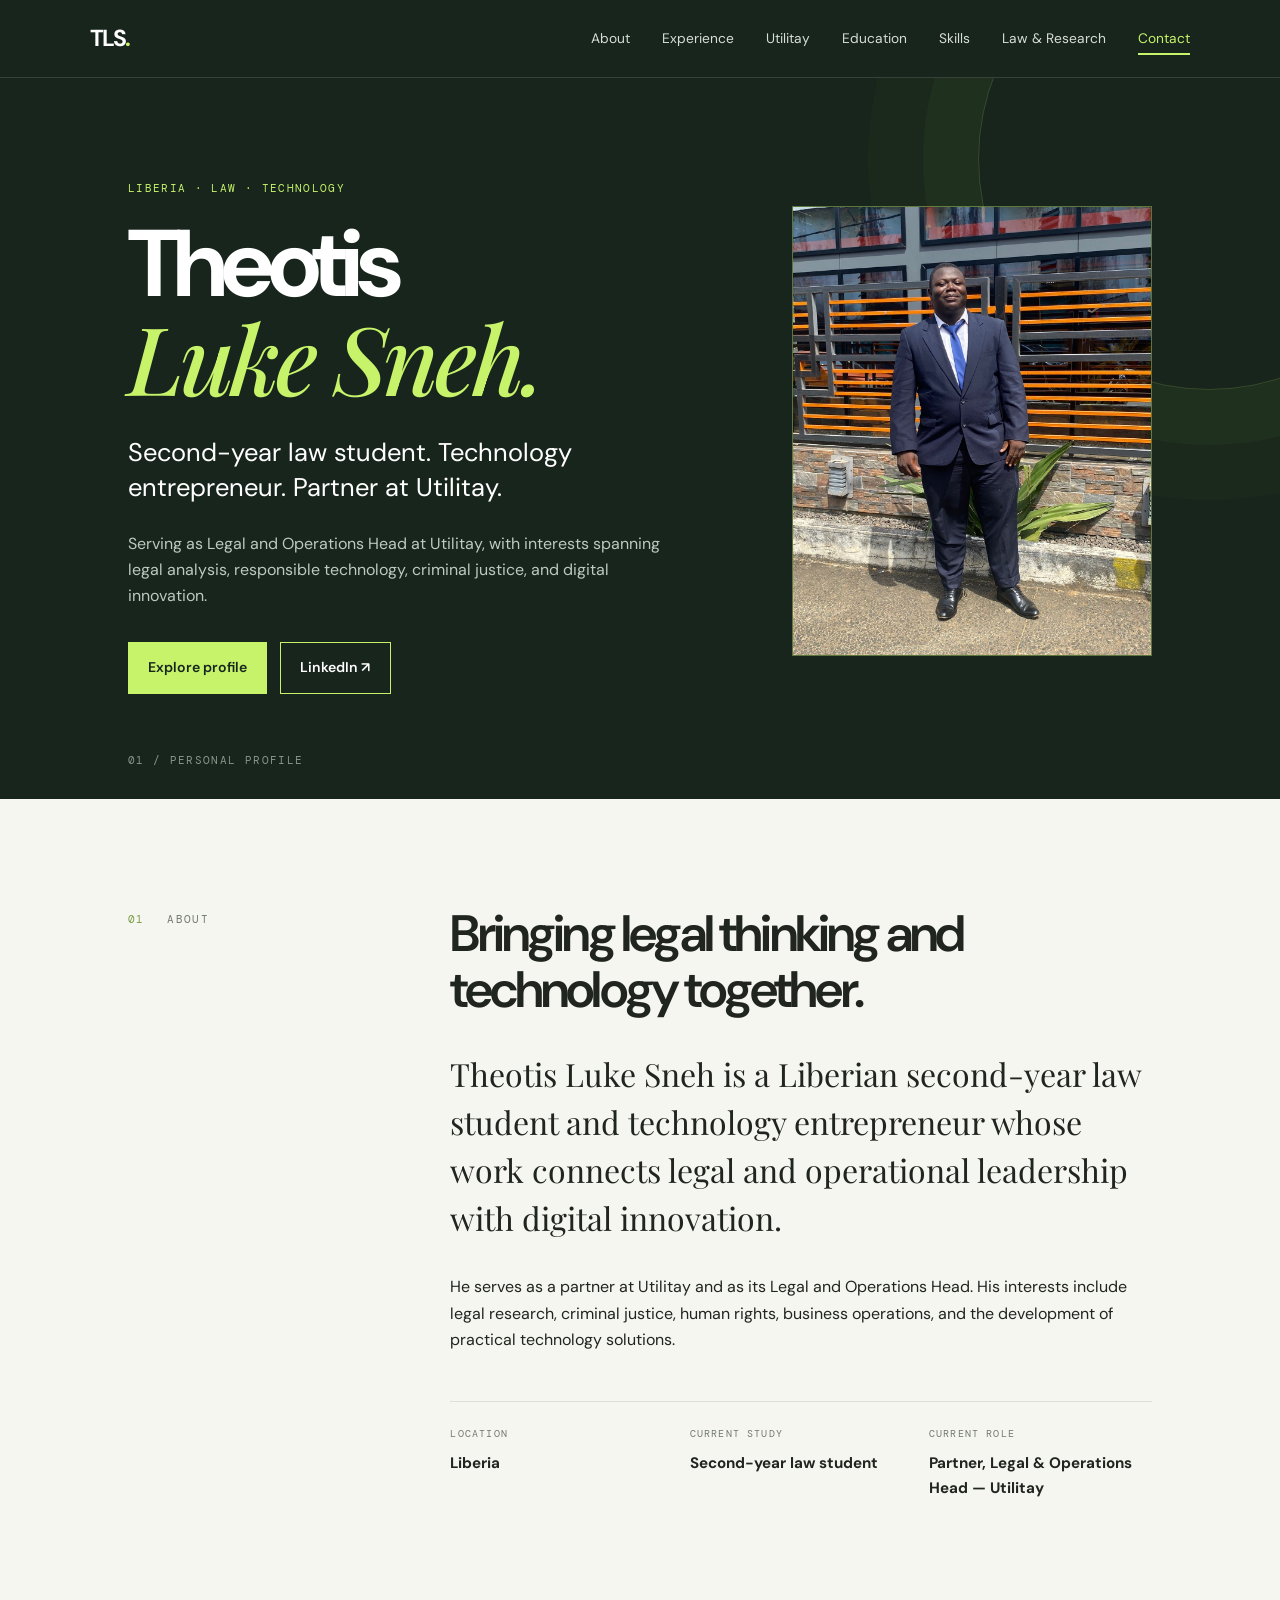
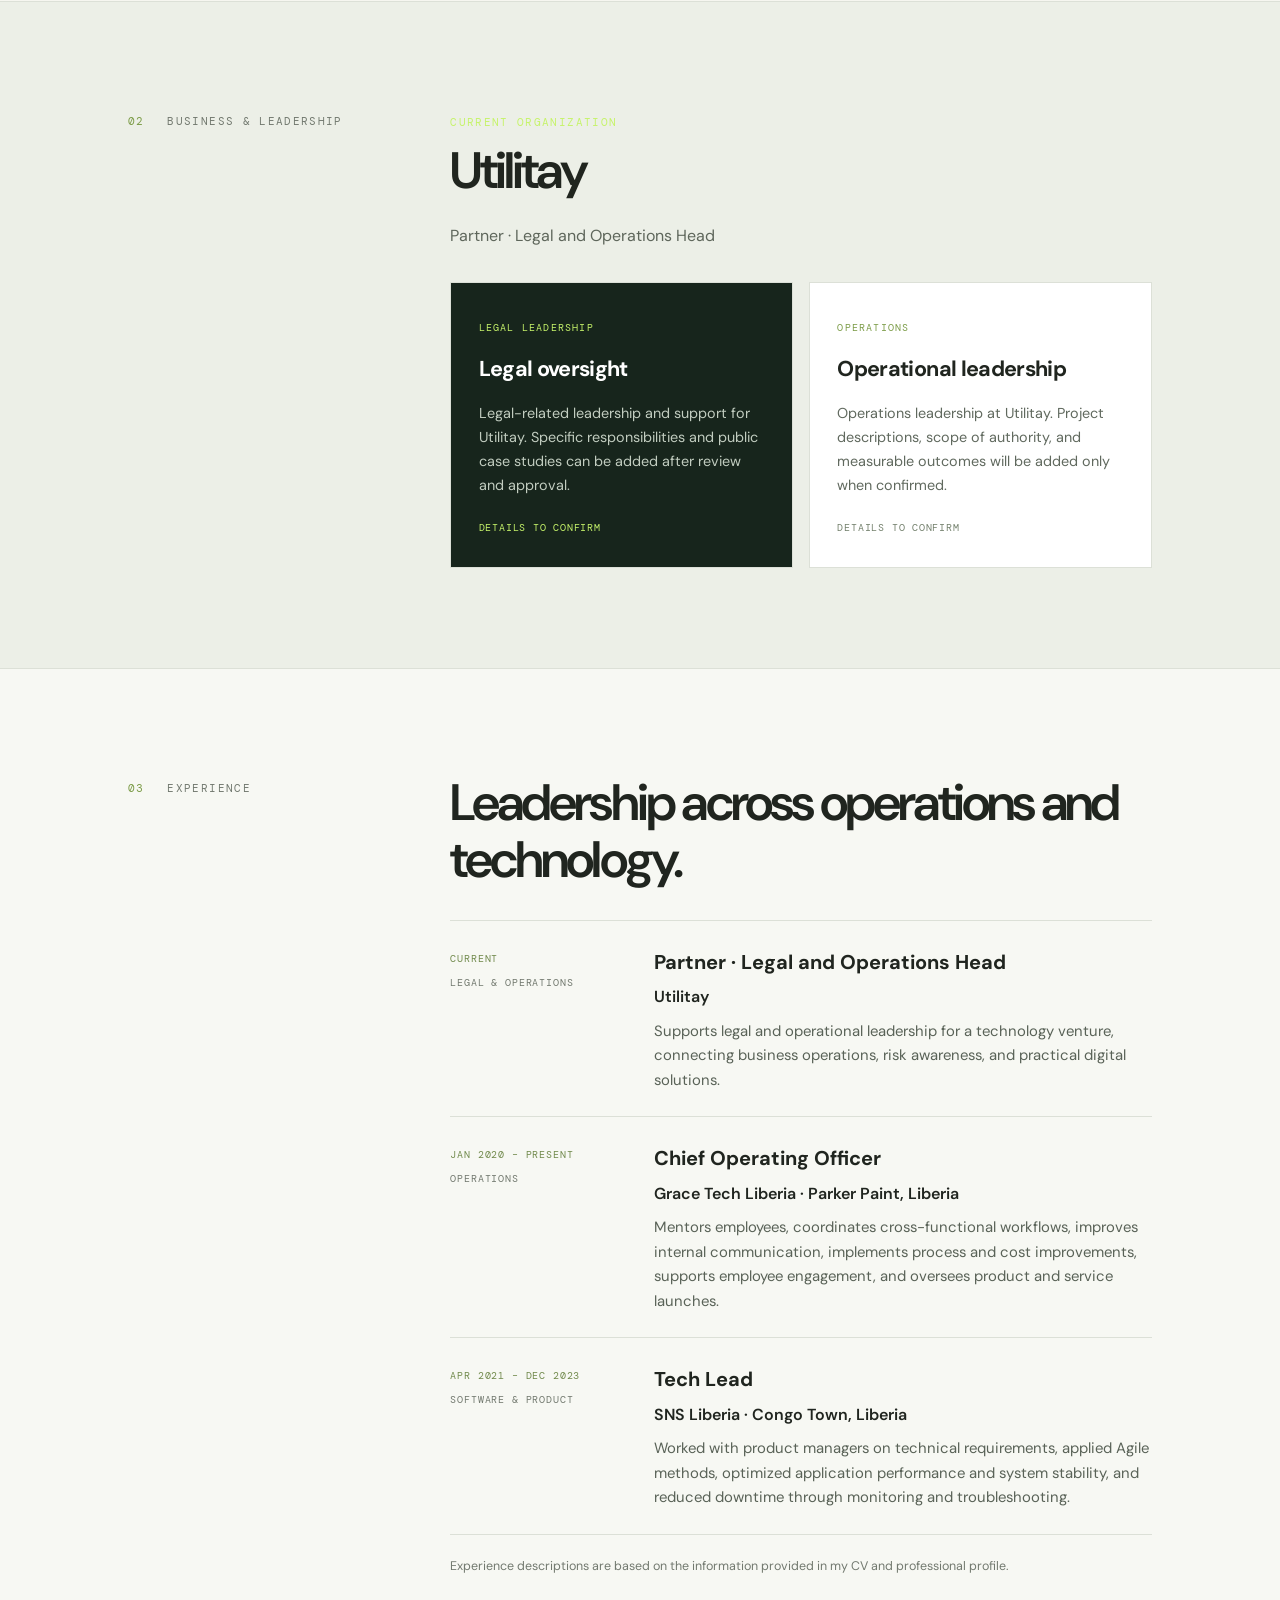
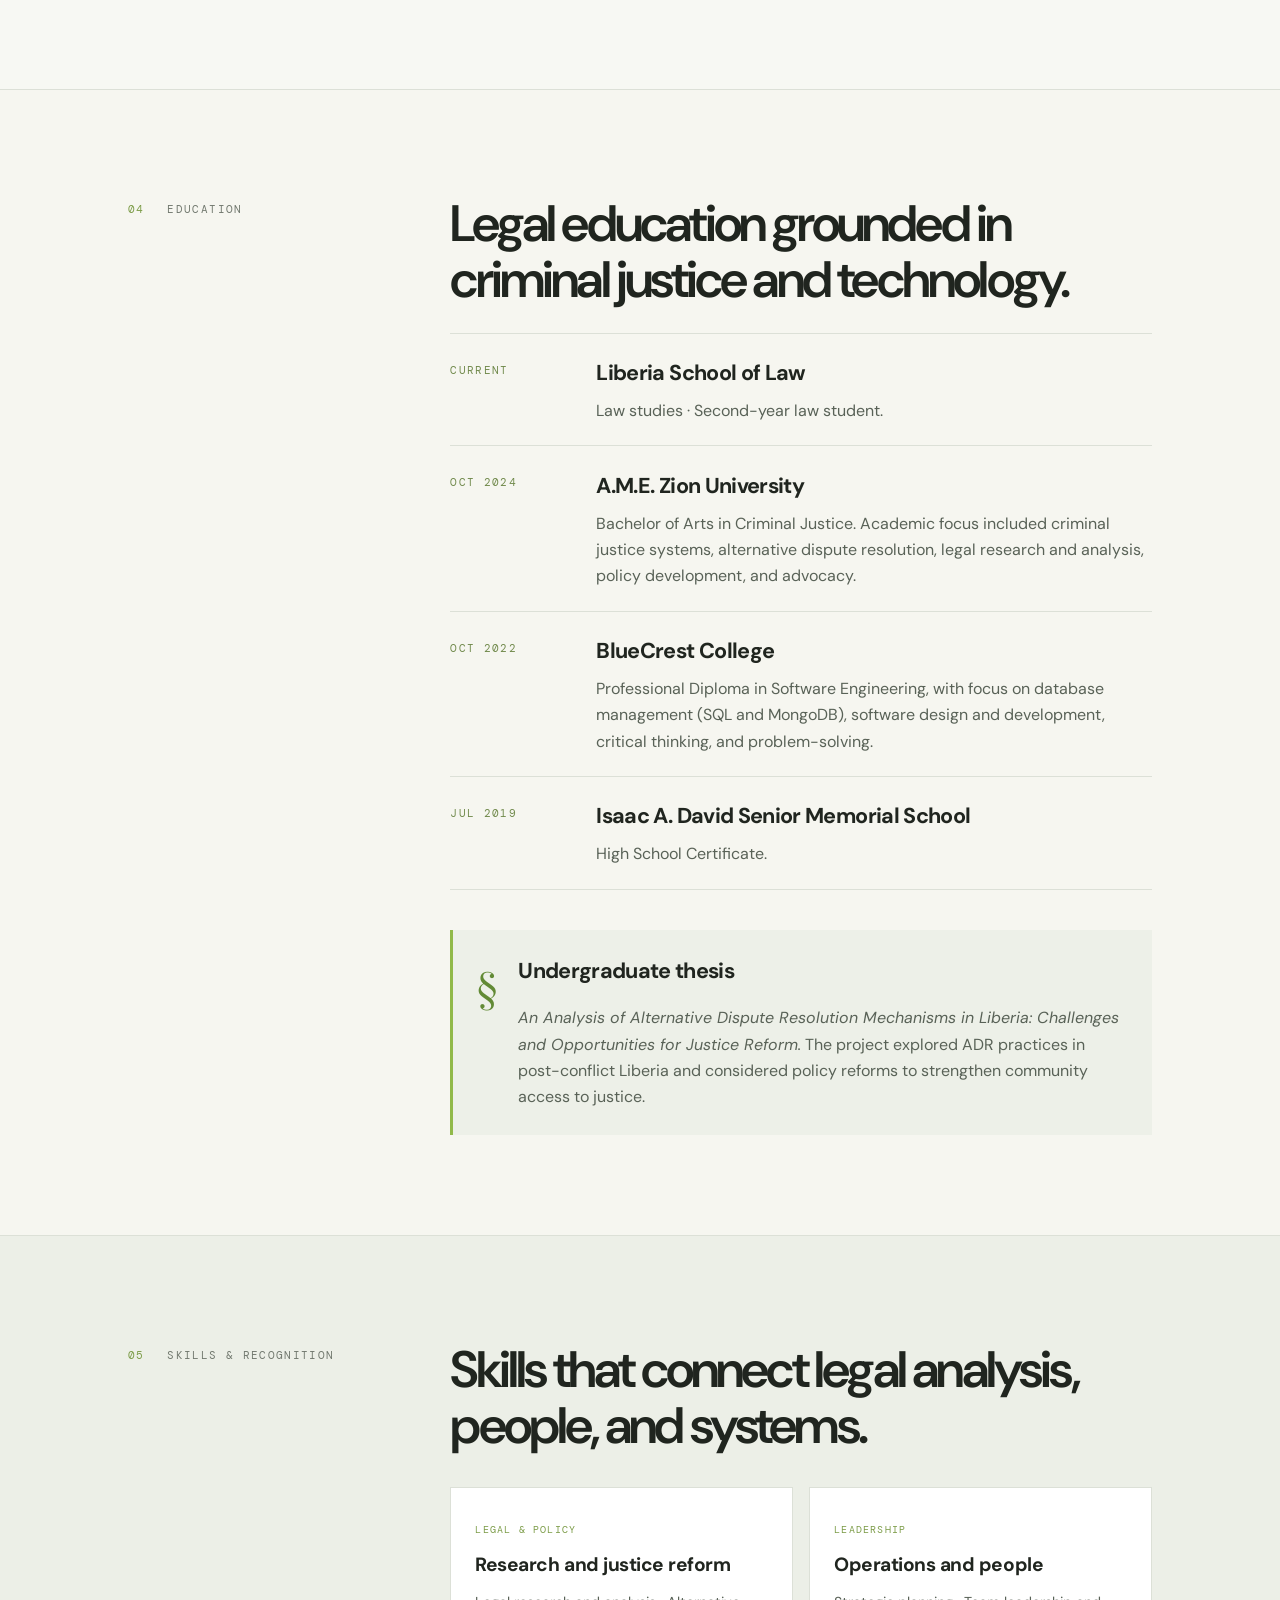
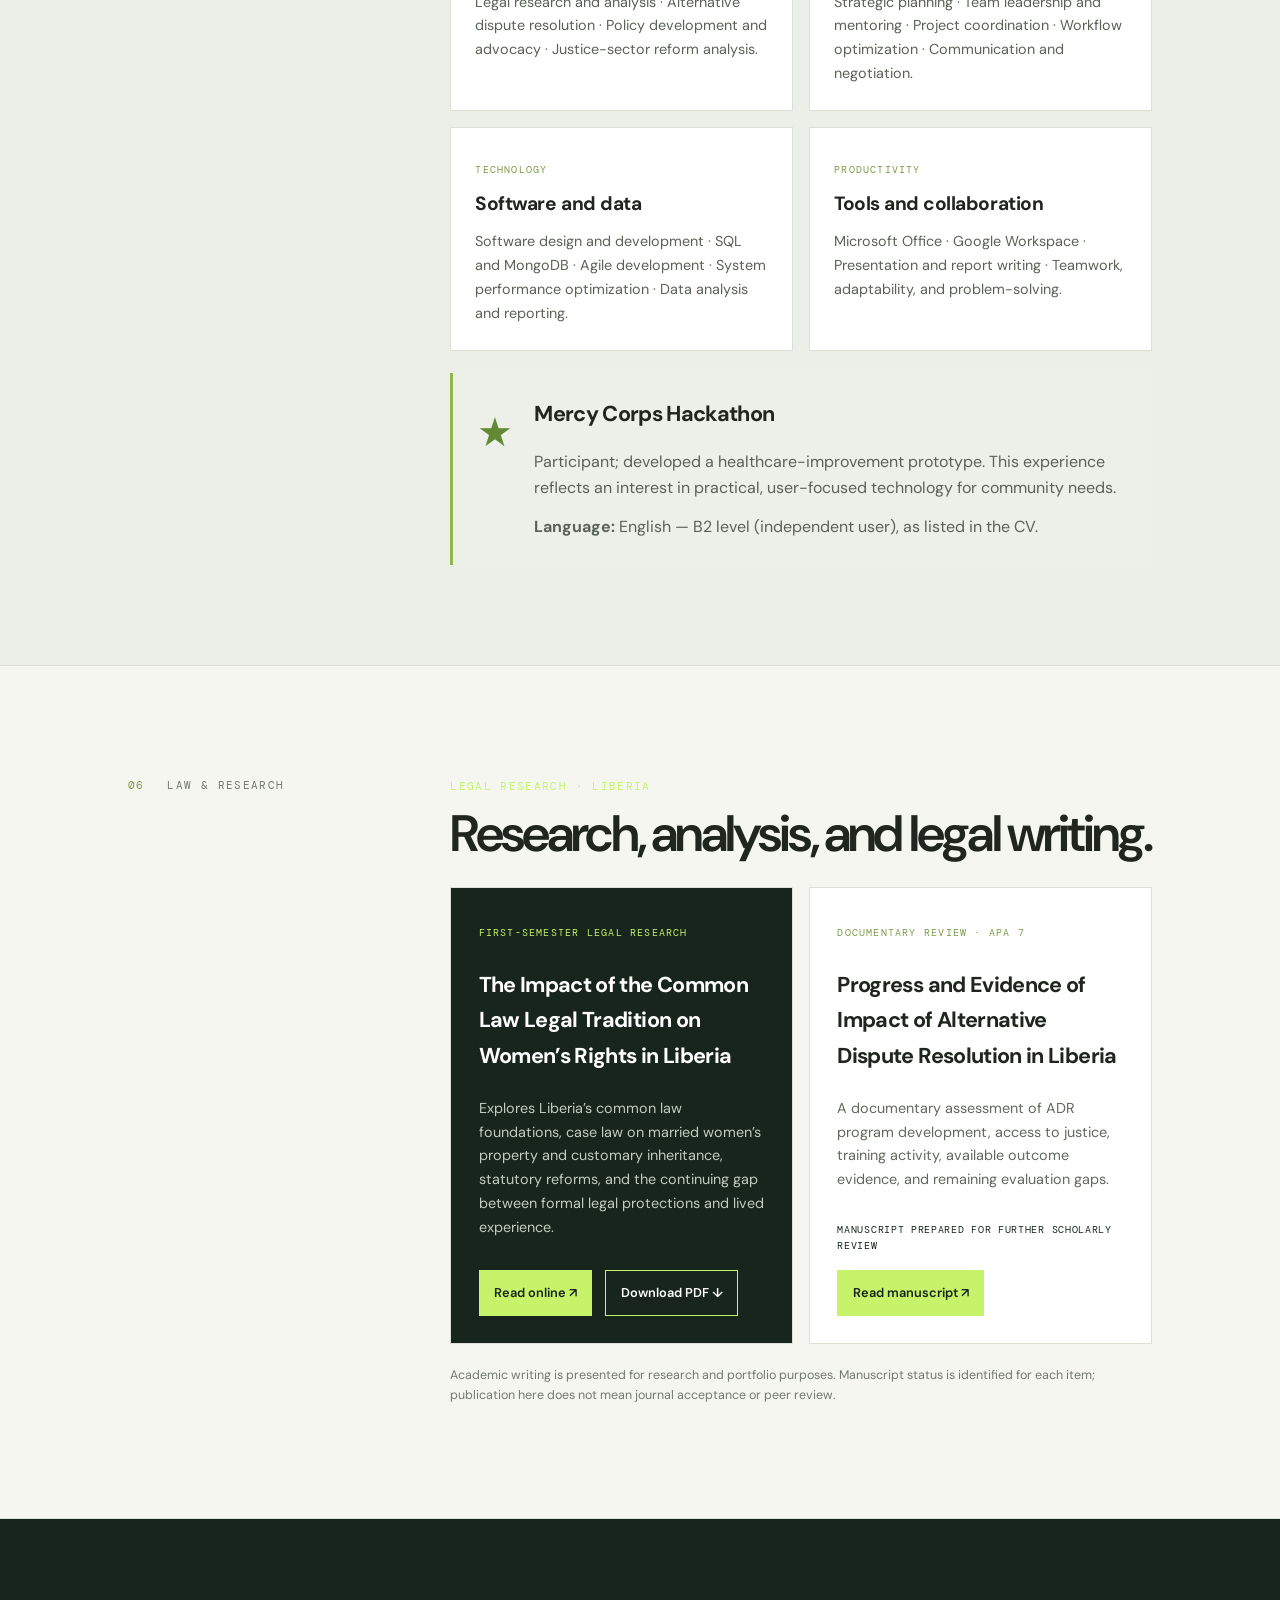
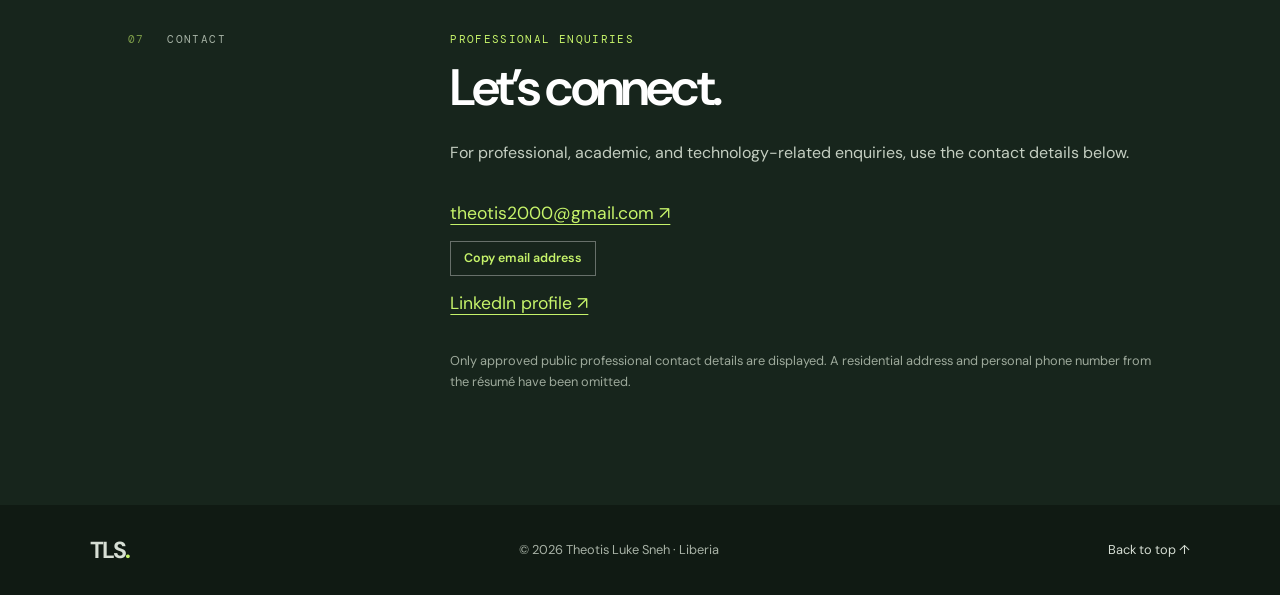
==== index.html @ b423a220 "Align numbered portfolio section labels" ====
<!doctype html>
<html lang="en">
<head>
 <meta name="google-site-verification" content="4X5OKmhWTNkqXhuO3a7ehO23bypr1b2L3fSBo4uZtwU" />
  <meta charset="utf-8">
  <meta name="viewport" content="width=device-width, initial-scale=1">
  <meta name="description" content="Theotis Luke Sneh is a second-year law student and partner at Utilitay, serving as Legal and Operations Head. His interests include law, technology, criminal justice, and digital innovation in Liberia.">
  <meta name="theme-color" content="#17251c">
  <title>Theotis Luke Sneh | Law, Technology & Entrepreneurship</title>
  <link rel="stylesheet" href="styles.css">
  <script type="application/ld+json">
  {
    "@context": "https://schema.org",
    "@type": "ProfilePage",
    "mainEntity": {
      "@type": "Person",
      "name": "Theotis Luke Sneh",
      "description": "Second-year law student and partner at Utilitay, serving as Legal and Operations Head.",
      "email": "mailto:theotis2000@gmail.com",
      "sameAs": ["https://www.linkedin.com/in/theotis-sneh-ab7462237"],
      "address": {"@type": "PostalAddress", "addressCountry": "LR"},
      "alumniOf": [
        {"@type": "CollegeOrUniversity", "name": "A.M.E. Zion University"},
        {"@type": "EducationalOrganization", "name": "BlueCrest College"}
      ]
    }
  }
  </script>
</head>
<body>
  <div class="scroll-progress" role="progressbar" aria-label="Page scroll progress" aria-valuemin="0" aria-valuemax="100" aria-valuenow="0"><span id="scroll-progress-fill"></span></div>
  <header class="topbar">
    <a class="wordmark" href="#home" aria-label="Theotis Luke Sneh home">TLS<span>.</span></a>
    <button class="menu-toggle" type="button" aria-controls="main-navigation" aria-expanded="false" aria-label="Open navigation"><span></span><span></span><span></span></button>
    <nav id="main-navigation" aria-label="Main navigation">
      <a href="#about">About</a><a href="#experience">Experience</a><a href="#work">Utilitay</a><a href="#education">Education</a><a href="#skills">Skills</a><a href="#research">Law &amp; Research</a><a href="#contact">Contact</a>
    </nav>
  </header>
  <main>
    <section class="hero" id="home">
      <div class="hero-copy">
        <p class="eyebrow">LIBERIA · LAW · TECHNOLOGY</p>
        <h1>Theotis<br><em>Luke Sneh.</em></h1>
        <p class="lede">Second-year law student. Technology entrepreneur. Partner at Utilitay.</p>
        <p class="intro">Serving as Legal and Operations Head at Utilitay, with interests spanning legal analysis, responsible technology, criminal justice, and digital innovation.</p>
        <div class="actions">
          <a class="button primary" href="#about">Explore profile</a>
          <a class="button secondary" href="https://www.linkedin.com/in/theotis-sneh-ab7462237" target="_blank" rel="noopener noreferrer">LinkedIn ↗</a>
        </div>
      </div>
      <div class="portrait-frame">
      <img class="portrait-photo" src="theotis-luke-sneh-portrait.jpg" alt="Theotis Luke Sneh wearing a navy suit and blue tie">
      </div>
      <div class="hero-index">01 / PERSONAL PROFILE</div>
    </section>

    <section class="section about" id="about">
      <div class="section-label"><span>01</span> ABOUT</div>
      <div class="section-body">
        <h2>Bringing legal thinking and technology together.</h2>
        <p class="large-copy">Theotis Luke Sneh is a Liberian second-year law student and technology entrepreneur whose work connects legal and operational leadership with digital innovation.</p>
        <p>He serves as a partner at Utilitay and as its Legal and Operations Head. His interests include legal research, criminal justice, human rights, business operations, and the development of practical technology solutions.</p>
        <div class="fact-grid">
          <div><span class="fact-label">LOCATION</span><strong>Liberia</strong></div>
          <div><span class="fact-label">CURRENT STUDY</span><strong>Second-year law student</strong></div>
          <div><span class="fact-label">CURRENT ROLE</span><strong>Partner, Legal & Operations Head — Utilitay</strong></div>
        </div>
      </div>
    </section>

    <section class="section work" id="work">
      <div class="section-label"><span>02</span> BUSINESS & LEADERSHIP</div>
      <div class="section-body">
        <p class="eyebrow">CURRENT ORGANIZATION</p>
        <h2>Utilitay</h2>
        <p class="section-intro">Partner · Legal and Operations Head</p>
        <div class="project-grid">
          <article class="project-card featured">
            <p class="card-kicker">LEGAL LEADERSHIP</p>
            <h3>Legal oversight</h3>
            <p>Legal-related leadership and support for Utilitay. Specific responsibilities and public case studies can be added after review and approval.</p>
            <span class="card-status">DETAILS TO CONFIRM</span>
          </article>
          <article class="project-card">
            <p class="card-kicker">OPERATIONS</p>
            <h3>Operational leadership</h3>
            <p>Operations leadership at Utilitay. Project descriptions, scope of authority, and measurable outcomes will be added only when confirmed.</p>
            <span class="card-status">DETAILS TO CONFIRM</span>
          </article>
        </div>
      </div>
    </section>


    <section class="section experience" id="experience">
      <div class="section-label"><span>03</span> EXPERIENCE</div>
      <div class="section-body">
        <h2>Leadership across operations and technology.</h2>
        <div class="experience-list">
          <article class="experience-item">
            <div class="experience-meta"><span class="experience-date">CURRENT</span><span class="experience-type">LEGAL &amp; OPERATIONS</span></div>
            <div><h3>Partner · Legal and Operations Head</h3><p class="experience-org">Utilitay</p><p>Supports legal and operational leadership for a technology venture, connecting business operations, risk awareness, and practical digital solutions.</p></div>
          </article>
          <article class="experience-item">
            <div class="experience-meta"><span class="experience-date">JAN 2020 – PRESENT</span><span class="experience-type">OPERATIONS</span></div>
            <div><h3>Chief Operating Officer</h3><p class="experience-org">Grace Tech Liberia · Parker Paint, Liberia</p><p>Mentors employees, coordinates cross-functional workflows, improves internal communication, implements process and cost improvements, supports employee engagement, and oversees product and service launches.</p></div>
          </article>
          <article class="experience-item">
            <div class="experience-meta"><span class="experience-date">APR 2021 – DEC 2023</span><span class="experience-type">SOFTWARE &amp; PRODUCT</span></div>
            <div><h3>Tech Lead</h3><p class="experience-org">SNS Liberia · Congo Town, Liberia</p><p>Worked with product managers on technical requirements, applied Agile methods, optimized application performance and system stability, and reduced downtime through monitoring and troubleshooting.</p></div>
          </article>
        </div>
        <p class="experience-footnote">Experience descriptions are based on the information provided in my CV and professional profile.</p>
      </div>
    </section>

    <section class="section law" id="education">
      <div class="section-label"><span>04</span> EDUCATION</div>
      <div class="section-body">
        <h2>Legal education grounded in criminal justice and technology.</h2>
        <div class="education-list">
          <article><span class="education-date">CURRENT</span><div><h3>Liberia School of Law</h3><p>Law studies · Second-year law student.</p></div></article>
          <article><span class="education-date">OCT 2024</span><div><h3>A.M.E. Zion University</h3><p>Bachelor of Arts in Criminal Justice. Academic focus included criminal justice systems, alternative dispute resolution, legal research and analysis, policy development, and advocacy.</p></div></article>
          <article><span class="education-date">OCT 2022</span><div><h3>BlueCrest College</h3><p>Professional Diploma in Software Engineering, with focus on database management (SQL and MongoDB), software design and development, critical thinking, and problem-solving.</p></div></article>
          <article><span class="education-date">JUL 2019</span><div><h3>Isaac A. David Senior Memorial School</h3><p>High School Certificate.</p></div></article>
        </div>
        <div class="research-note">
          <span class="research-mark">§</span>
          <div><h3>Undergraduate thesis</h3><p><em>An Analysis of Alternative Dispute Resolution Mechanisms in Liberia: Challenges and Opportunities for Justice Reform.</em> The project explored ADR practices in post-conflict Liberia and considered policy reforms to strengthen community access to justice.</p></div>
        </div>
      </div>
    </section>

    <section class="section skills-section" id="skills">
      <div class="section-label"><span>05</span> SKILLS &amp; RECOGNITION</div>
      <div class="section-body">
        <h2>Skills that connect legal analysis, people, and systems.</h2>
        <div class="skills-grid">
          <article class="skill-card"><p class="card-kicker">LEGAL &amp; POLICY</p><h3>Research and justice reform</h3><p>Legal research and analysis · Alternative dispute resolution · Policy development and advocacy · Justice-sector reform analysis.</p></article>
          <article class="skill-card"><p class="card-kicker">LEADERSHIP</p><h3>Operations and people</h3><p>Strategic planning · Team leadership and mentoring · Project coordination · Workflow optimization · Communication and negotiation.</p></article>
          <article class="skill-card"><p class="card-kicker">TECHNOLOGY</p><h3>Software and data</h3><p>Software design and development · SQL and MongoDB · Agile development · System performance optimization · Data analysis and reporting.</p></article>
          <article class="skill-card"><p class="card-kicker">PRODUCTIVITY</p><h3>Tools and collaboration</h3><p>Microsoft Office · Google Workspace · Presentation and report writing · Teamwork, adaptability, and problem-solving.</p></article>
        </div>
        <div class="research-note recognition-note">
          <span class="research-mark">★</span>
          <div><h3>Mercy Corps Hackathon</h3><p>Participant; developed a healthcare-improvement prototype. This experience reflects an interest in practical, user-focused technology for community needs.</p><p class="language-line"><strong>Language:</strong> English — B2 level (independent user), as listed in the CV.</p></div>
        </div>
      </div>
    </section>

    <section class="section law" id="research">
      <div class="section-label"><span>06</span> LAW &amp; RESEARCH</div>
      <div class="section-body">
        <p class="eyebrow">LEGAL RESEARCH · LIBERIA</p>
        <h2>Research, analysis, and legal writing.</h2>
        <div class="project-grid research-grid">
          <article class="project-card featured">
            <p class="card-kicker">FIRST-SEMESTER LEGAL RESEARCH</p>
            <h3>The Impact of the Common Law Legal Tradition on Women’s Rights in Liberia</h3>
            <p>Explores Liberia’s common law foundations, case law on married women’s property and customary inheritance, statutory reforms, and the continuing gap between formal legal protections and lived experience.</p>
            <div class="actions"><a class="button primary" href="research/common-law-womens-rights-liberia.html">Read online ↗</a><a class="button secondary" href="research/common-law-womens-rights-liberia-public-copy.pdf">Download PDF ↓</a></div>
          </article>
          <article class="project-card">
            <p class="card-kicker">DOCUMENTARY REVIEW · APA 7</p>
            <h3>Progress and Evidence of Impact of Alternative Dispute Resolution in Liberia</h3>
            <p>A documentary assessment of ADR program development, access to justice, training activity, available outcome evidence, and remaining evaluation gaps.</p>
            <span class="manuscript-status">MANUSCRIPT PREPARED FOR FURTHER SCHOLARLY REVIEW</span>
            <div class="actions"><a class="button primary" href="research/liberia-adr-documentary-assessment.html">Read manuscript ↗</a></div>
          </article>
        </div>
        <p class="research-disclaimer">Academic writing is presented for research and portfolio purposes. Manuscript status is identified for each item; publication here does not mean journal acceptance or peer review.</p>
      </div>
    </section>

    <section class="section contact" id="contact">
      <div class="section-label"><span>07</span> CONTACT</div>
      <div class="section-body contact-panel">
        <p class="eyebrow">PROFESSIONAL ENQUIRIES</p>
        <h2>Let’s connect.</h2>
        <p>For professional, academic, and technology-related enquiries, use the contact details below.</p>
        <div class="contact-links">
          <a href="mailto:theotis2000@gmail.com">theotis2000@gmail.com ↗</a>
          <button class="copy-email-button" type="button" data-copy="theotis2000@gmail.com">Copy email address</button>
          <a href="https://www.linkedin.com/in/theotis-sneh-ab7462237" target="_blank" rel="noopener noreferrer">LinkedIn profile ↗</a>
        </div>
        <p class="privacy-note">Only approved public professional contact details are displayed. A residential address and personal phone number from the résumé have been omitted.</p>
      </div>
    </section>
  </main>
  <button class="back-to-top" id="back-to-top" type="button" aria-label="Back to top">↑ <span>Top</span></button>
  <footer>
    <a class="wordmark" href="#home">TLS<span>.</span></a>
    <p>© 2026 Theotis Luke Sneh · Liberia</p>
    <a href="#home">Back to top ↑</a>
  </footer>
  <script src="script.js" defer></script>
</body>
</html>
---- styles.css ----
@import url('https://fonts.googleapis.com/css2?family=DM+Mono:wght@400;500&family=DM+Sans:wght@400;500;600;700&family=Playfair+Display:ital,wght@0,500;0,600;1,500&display=swap');
:root{--forest:#17251c;--lime:#c6f36a;--paper:#f6f6f0;--white:#fff;--ink:#20251f;--muted:#72796f;--line:#dce0d7;--mono:"DM Mono",monospace;--sans:"DM Sans",sans-serif;--serif:"Playfair Display",Georgia,serif}
*{box-sizing:border-box}html{scroll-behavior:smooth}body{margin:0;background:var(--paper);color:var(--ink);font-family:var(--sans);line-height:1.65}a{color:inherit}
.topbar{min-height:78px;padding:0 7vw;display:flex;align-items:center;justify-content:space-between;background:var(--forest);color:var(--white);border-bottom:1px solid #ffffff21}.wordmark{text-decoration:none;font-weight:700;letter-spacing:-.06em;font-size:1.45rem}.wordmark span{color:var(--lime)}nav{display:flex;gap:2rem}nav a{text-decoration:none;font-size:.86rem;color:#d8ded5}nav a:hover,footer a:hover{color:var(--lime)}
.hero{min-height:620px;position:relative;padding:90px 10vw 105px;background:var(--forest);color:var(--white);display:grid;grid-template-columns:1.2fr .8fr;gap:7vw;align-items:center;overflow:hidden}.hero:after{content:"";position:absolute;width:460px;height:460px;border:1px solid #c6f36a2e;border-radius:50%;right:-160px;top:-150px;box-shadow:0 0 0 55px #c6f36a08,0 0 0 110px #c6f36a05;pointer-events:none}
.eyebrow,.section-label,.fact-label,.card-kicker,.portrait-caption,.hero-index,.education-date{font-family:var(--mono);letter-spacing:.12em;font-size:.7rem}.eyebrow{color:var(--lime)}h1{font-size:clamp(3.7rem,7.4vw,7rem);line-height:.99;letter-spacing:-.065em;margin:1.2rem 0}h1 em{font-family:var(--serif);font-weight:500;color:var(--lime);letter-spacing:-.045em}.lede{font-size:clamp(1.2rem,2vw,1.65rem);line-height:1.35;max-width:600px}.intro{color:#bfc9be;max-width:540px}.actions{display:flex;flex-wrap:wrap;gap:.8rem;margin-top:2rem}.button{display:inline-block;padding:.85rem 1.2rem;text-decoration:none;font-weight:600;font-size:.88rem;border:1px solid var(--lime)}.primary{background:var(--lime);color:var(--forest)}.secondary{color:var(--white)}
.portrait-frame{position:relative;z-index:1;max-width:360px;justify-self:end;width:100%}.portrait-photo{display:block;width:100%;aspect-ratio:4/5;object-fit:cover;object-position:center 22%;border:1px solid #c6f36a66}.portrait-caption{color:var(--lime);text-align:right;padding-top:.8rem}.hero-index{position:absolute;left:10vw;bottom:30px;color:#89978a}
.section{padding:100px 10vw;display:grid;grid-template-columns:.35fr 1fr;gap:6vw;border-bottom:1px solid var(--line)}.section-label{color:var(--muted);padding-top:.65rem}.section-label span{color:#7c9c48;margin-right:.9rem}.section-body{max-width:900px}h2{font-size:clamp(2.1rem,4vw,3.8rem);letter-spacing:-.055em;line-height:1.1;font-weight:600;margin:.4rem 0 1.5rem}.large-copy{font-family:var(--serif);font-size:clamp(1.35rem,2.5vw,2rem);line-height:1.5;max-width:820px}.section-body>p:not(.eyebrow){max-width:780px}.fact-grid{display:grid;grid-template-columns:repeat(3,1fr);gap:1rem;margin-top:3rem;padding-top:1.5rem;border-top:1px solid var(--line)}.fact-grid div{display:flex;flex-direction:column;gap:.5rem}.fact-label{color:var(--muted);font-size:.62rem}.fact-grid strong{font-size:.95rem}
.work{background:#ecefe7}.section-intro{color:#5e665b;margin-bottom:2rem}.project-grid{display:grid;grid-template-columns:repeat(2,1fr);gap:1rem}.project-card{background:var(--white);padding:1.7rem;min-height:230px;border:1px solid var(--line)}.project-card.featured{background:var(--forest);color:var(--white)}.card-kicker{color:#7c9c48;font-size:.63rem}.featured .card-kicker{color:var(--lime)}.project-card h3,.research-note h3,.education-list h3{font-size:1.35rem;letter-spacing:-.03em;margin:1rem 0 .5rem}.project-card p:not(.card-kicker){font-size:.9rem;color:#60695e}.project-card.featured p:not(.card-kicker){color:#c2cdc0}.card-status{display:inline-block;margin-top:.6rem;font:.62rem var(--mono);letter-spacing:.08em;color:#74816d}.featured .card-status{color:var(--lime)}
.education-list{border-top:1px solid var(--line)}.education-list article{display:grid;grid-template-columns:130px 1fr;gap:1rem;padding:1.3rem 0;border-bottom:1px solid var(--line)}.education-date{color:#718a4c;padding-top:.4rem}.education-list h3{margin:.1rem 0 .4rem}.education-list p{margin:0;color:#596257}.research-note{display:flex;gap:1.3rem;padding:1.5rem;margin-top:2.5rem;border-left:3px solid #91b94a;background:#edf0e8}.research-mark{font-family:var(--serif);font-size:2.5rem;color:#628a35}.research-note h3{margin-top:0}.research-note p{margin-bottom:0;color:#596257}
.contact{background:var(--forest);color:var(--white);border-bottom:0}.contact .section-label{color:#a5b1a4}.contact .section-body>p:not(.eyebrow){color:#c4cec1}.contact-links{display:flex;flex-direction:column;gap:.8rem;margin:2rem 0}.contact-links a{color:var(--lime);font-size:1.1rem;text-decoration-thickness:1px;text-underline-offset:5px}.privacy-note{font-size:.8rem;color:#9eaa9c!important}
footer{background:#101a13;color:#d6ded4;padding:1.6rem 7vw;display:flex;align-items:center;justify-content:space-between;gap:1rem;font-size:.8rem}footer p{margin:0;color:#a8b2a6}footer a:last-child{text-decoration:none}
@media(max-width:760px){.topbar{height:auto;min-height:72px;padding:1rem 6vw;align-items:flex-start}nav{gap:.7rem;flex-wrap:wrap;justify-content:flex-end}nav a{font-size:.75rem}.hero{grid-template-columns:1fr;padding:70px 7vw 90px;gap:3rem}.portrait-frame{justify-self:start;max-width:290px}.hero-index{left:7vw}.section{grid-template-columns:1fr;padding:70px 7vw;gap:1.4rem}.fact-grid{grid-template-columns:1fr}.project-grid{grid-template-columns:1fr}.education-list article{grid-template-columns:95px 1fr}footer{padding:1.5rem 6vw;flex-wrap:wrap}}


/* Interactive enhancements */
html { scroll-padding-top: 96px; }
.topbar { position: sticky; top: 0; z-index: 100; }
.scroll-progress { position: fixed; z-index: 120; inset: 0 0 auto; height: 3px; background: transparent; pointer-events: none; }
.scroll-progress span { display: block; height: 100%; width: 0; background: var(--lime); transition: width .08s linear; }
.menu-toggle { display: none; align-items: center; justify-content: center; flex-direction: column; gap: 5px; width: 42px; height: 42px; border: 1px solid #ffffff48; background: transparent; color: white; border-radius: 3px; cursor: pointer; }
.menu-toggle span { width: 18px; height: 2px; background: currentColor; transition: transform .2s ease, opacity .2s ease; }
.menu-toggle[aria-expanded="true"] span:first-child { transform: translateY(7px) rotate(45deg); }
.menu-toggle[aria-expanded="true"] span:nth-child(2) { opacity: 0; }
.menu-toggle[aria-expanded="true"] span:last-child { transform: translateY(-7px) rotate(-45deg); }
nav a { position: relative; padding: .35rem 0; }
nav a::after { content: ""; position: absolute; left: 0; right: 100%; bottom: 0; height: 2px; background: var(--lime); transition: right .2s ease; }
nav a:hover::after, nav a.is-active::after { right: 0; }
nav a.is-active { color: var(--lime); }
.button, .project-card, .contact-links a, .copy-email-button, .back-to-top { transition: transform .2s ease, background-color .2s ease, border-color .2s ease, opacity .2s ease; }
.button:hover { transform: translateY(-2px); }
.project-card { transition: transform .22s ease, box-shadow .22s ease; }
.project-card:hover { transform: translateY(-4px); box-shadow: 0 14px 30px #17251c16; }
.copy-email-button { background: transparent; border: 1px solid #ffffff58; color: var(--lime); padding: .55rem .8rem; width: fit-content; font: 600 .78rem var(--sans); cursor: pointer; }
.copy-email-button:hover { background: #ffffff10; border-color: var(--lime); }
.back-to-top { position: fixed; z-index: 90; right: 24px; bottom: 24px; display: inline-flex; align-items: center; gap: .45rem; border: 1px solid var(--lime); color: var(--forest); background: var(--lime); padding: .7rem .9rem; font: 700 .82rem var(--sans); border-radius: 2px; cursor: pointer; opacity: 0; transform: translateY(10px); pointer-events: none; }
.back-to-top.is-visible { opacity: 1; transform: translateY(0); pointer-events: auto; }
.js-ready .reveal { opacity: 0; transform: translateY(18px); transition: opacity .65s ease, transform .65s ease; }
.js-ready .reveal.is-visible { opacity: 1; transform: translateY(0); }
:focus-visible { outline: 3px solid #91b94a; outline-offset: 3px; }
@media (max-width: 760px) {
  .topbar { position: sticky; height: 72px; min-height: 72px; padding: .85rem 6vw; align-items: center; flex-direction: row; }
  .menu-toggle { display: inline-flex; margin-left: auto; }
  nav#main-navigation { display: none; position: absolute; top: 100%; left: 0; right: 0; background: var(--forest); padding: .5rem 6vw 1.25rem; border-bottom: 1px solid #ffffff24; gap: 0; flex-direction: column; align-items: stretch; box-shadow: 0 12px 22px #0002; }
  nav#main-navigation.is-open { display: flex; }
  nav#main-navigation a { padding: .85rem 0; font-size: .9rem; border-bottom: 1px solid #ffffff18; }
  nav#main-navigation a::after { display: none; }
  .back-to-top { right: 14px; bottom: 14px; }
}
@media (prefers-reduced-motion: reduce) {
  *, *::before, *::after { scroll-behavior: auto !important; animation-duration: .01ms !important; animation-iteration-count: 1 !important; transition-duration: .01ms !important; }
  .js-ready .reveal { opacity: 1; transform: none; }
}


/* CV and research portfolio sections */
.experience { background:#f7f8f3; }
.experience-list { border-top:1px solid var(--line); margin-top:2rem; }
.experience-item { display:grid; grid-template-columns:180px 1fr; gap:1.5rem; padding:1.5rem 0; border-bottom:1px solid var(--line); }
.experience-meta { display:flex; flex-direction:column; gap:.55rem; padding-top:.35rem; }
.experience-date,.experience-type { font: .65rem/1.5 var(--mono); letter-spacing:.08em; color:#718a4c; }
.experience-type { color:var(--muted); }
.experience-item h3 { margin:.05rem 0 .35rem; font-size:1.25rem; }
.experience-org { font-weight:600; margin:.1rem 0 .5rem; }
.experience-item p:not(.experience-org) { color:#596257; font-size:.93rem; margin:0; }
.experience-footnote,.research-disclaimer { font-size:.78rem; color:var(--muted); margin-top:1.3rem!important; }
.skills-section { background:#ecefe7; }
.skills-grid { display:grid; grid-template-columns:repeat(2,minmax(0,1fr)); gap:1rem; margin-top:2rem; }
.skill-card { padding:1.5rem; border:1px solid var(--line); background:white; }
.skill-card h3 { margin:.5rem 0 .65rem; font-size:1.2rem; letter-spacing:-.025em; }
.skill-card p:last-child { margin:0; color:#596257; font-size:.9rem; }
.recognition-note { margin-top:1.4rem; }
.language-line { margin-top:.8rem!important; }
.manuscript-status { display:block; margin-top:1rem; color:var(--forest); font: .62rem/1.6 var(--mono); letter-spacing:.07em; }
.research-grid .project-card { display:flex; flex-direction:column; align-items:flex-start; }
.research-grid .actions { margin-top:auto; padding-top:1rem; }
.research-grid .button { font-size:.8rem; padding:.7rem .9rem; }
@media(max-width:760px) {
  .experience-item { grid-template-columns:1fr; gap:.5rem; }
  .experience-meta { flex-direction:row; flex-wrap:wrap; gap:.75rem; }
  .skills-grid { grid-template-columns:1fr; }
}
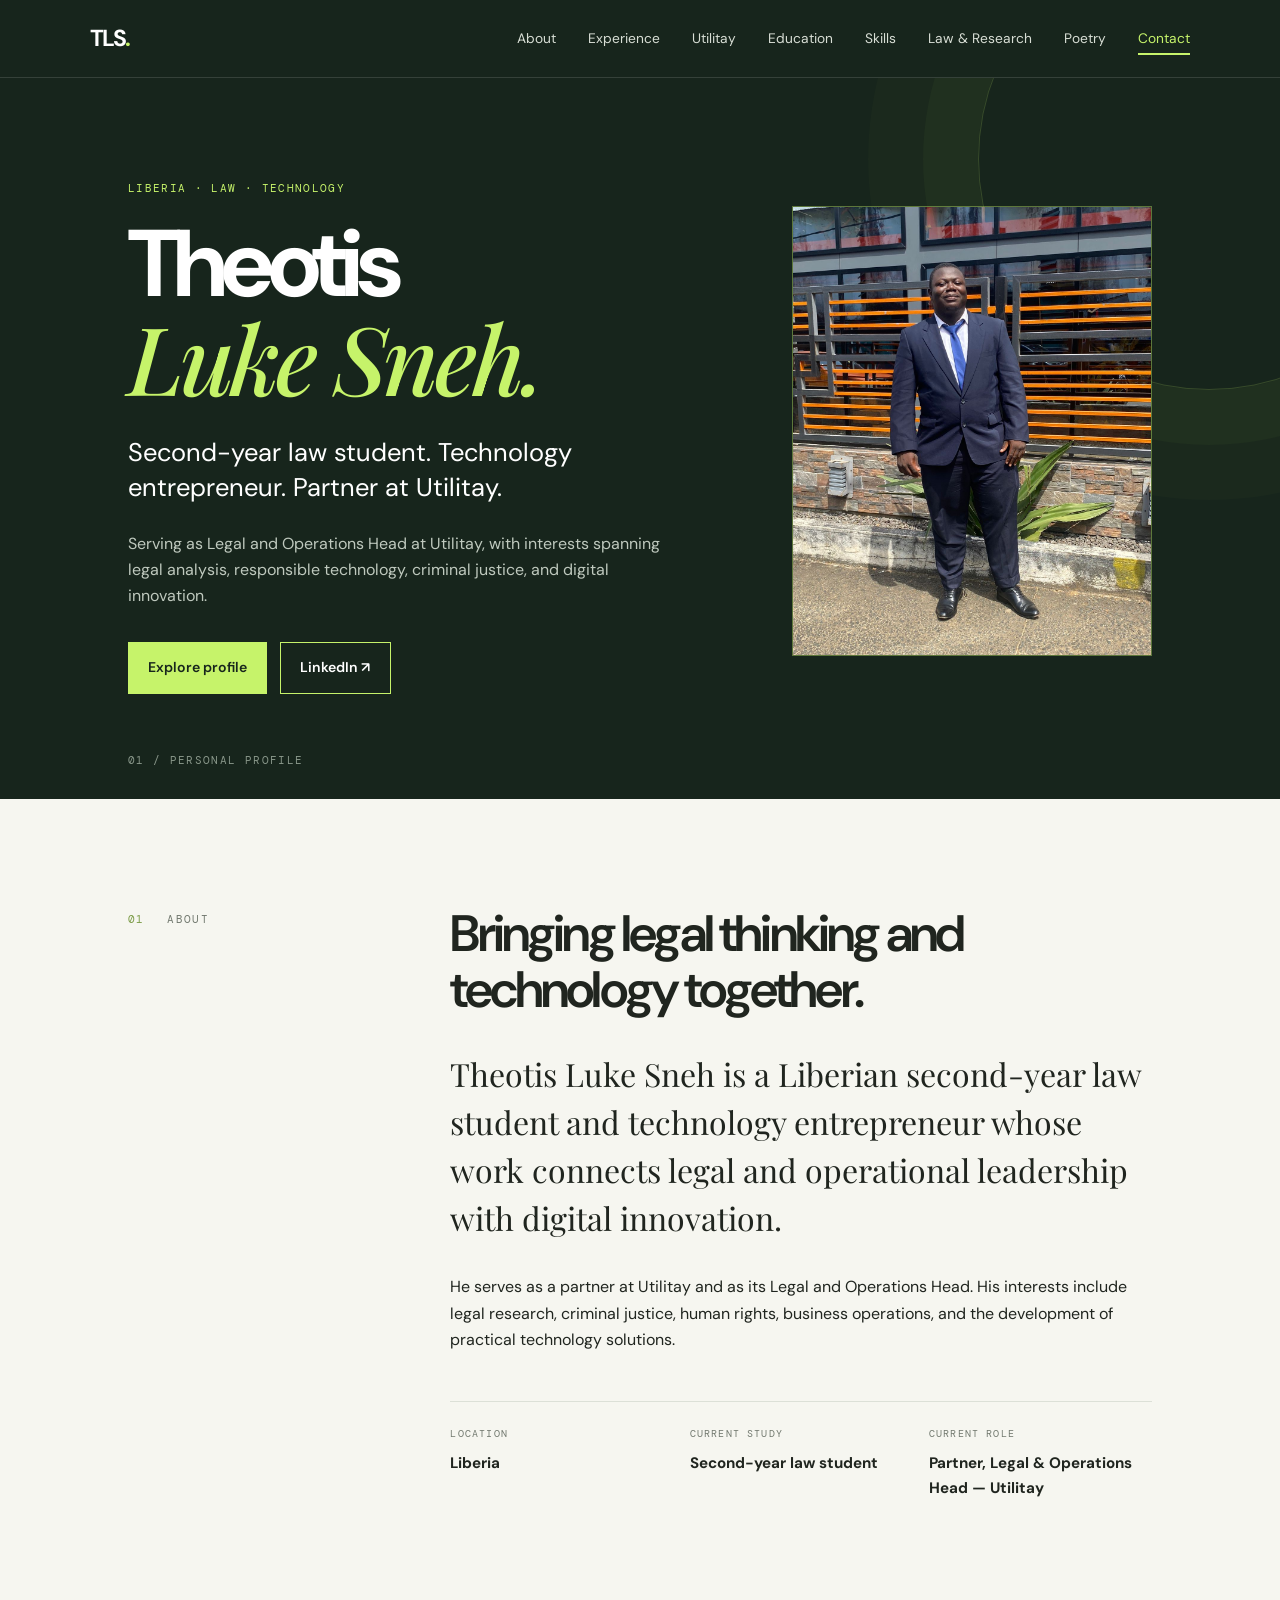
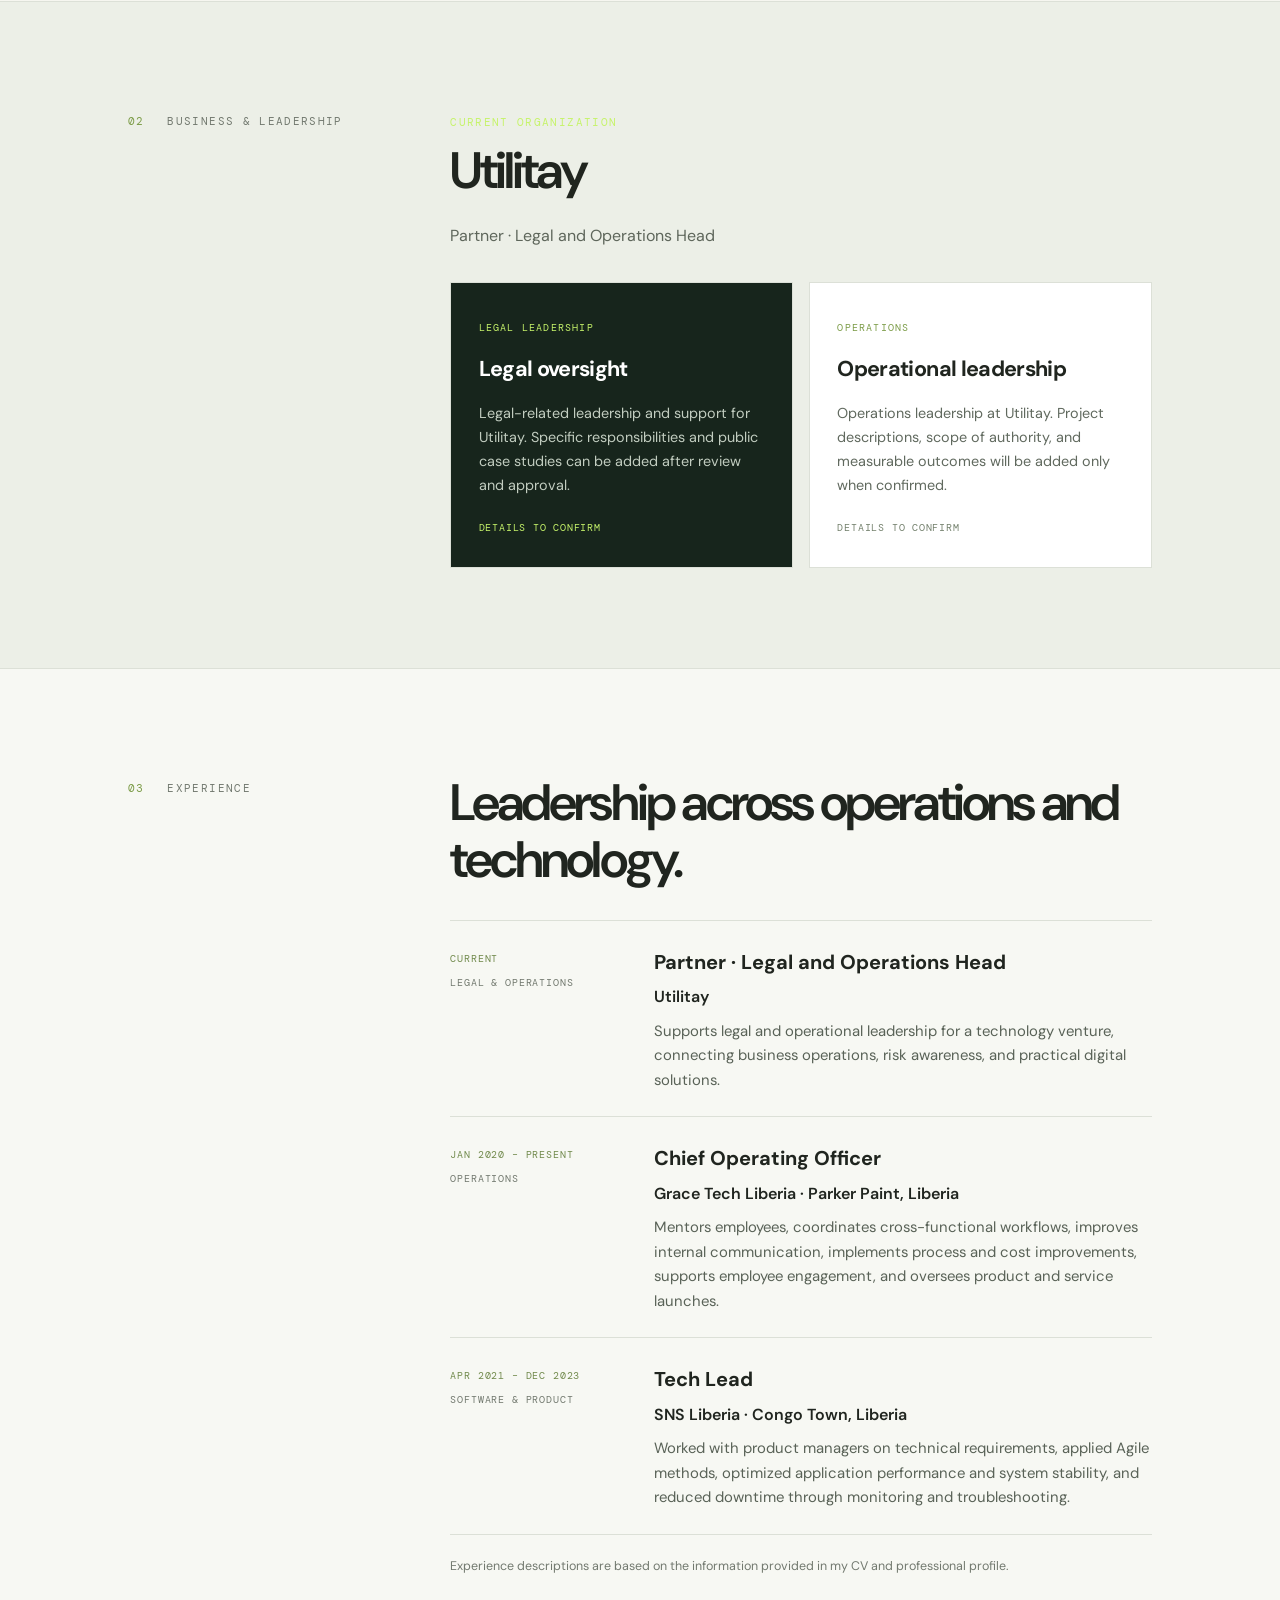
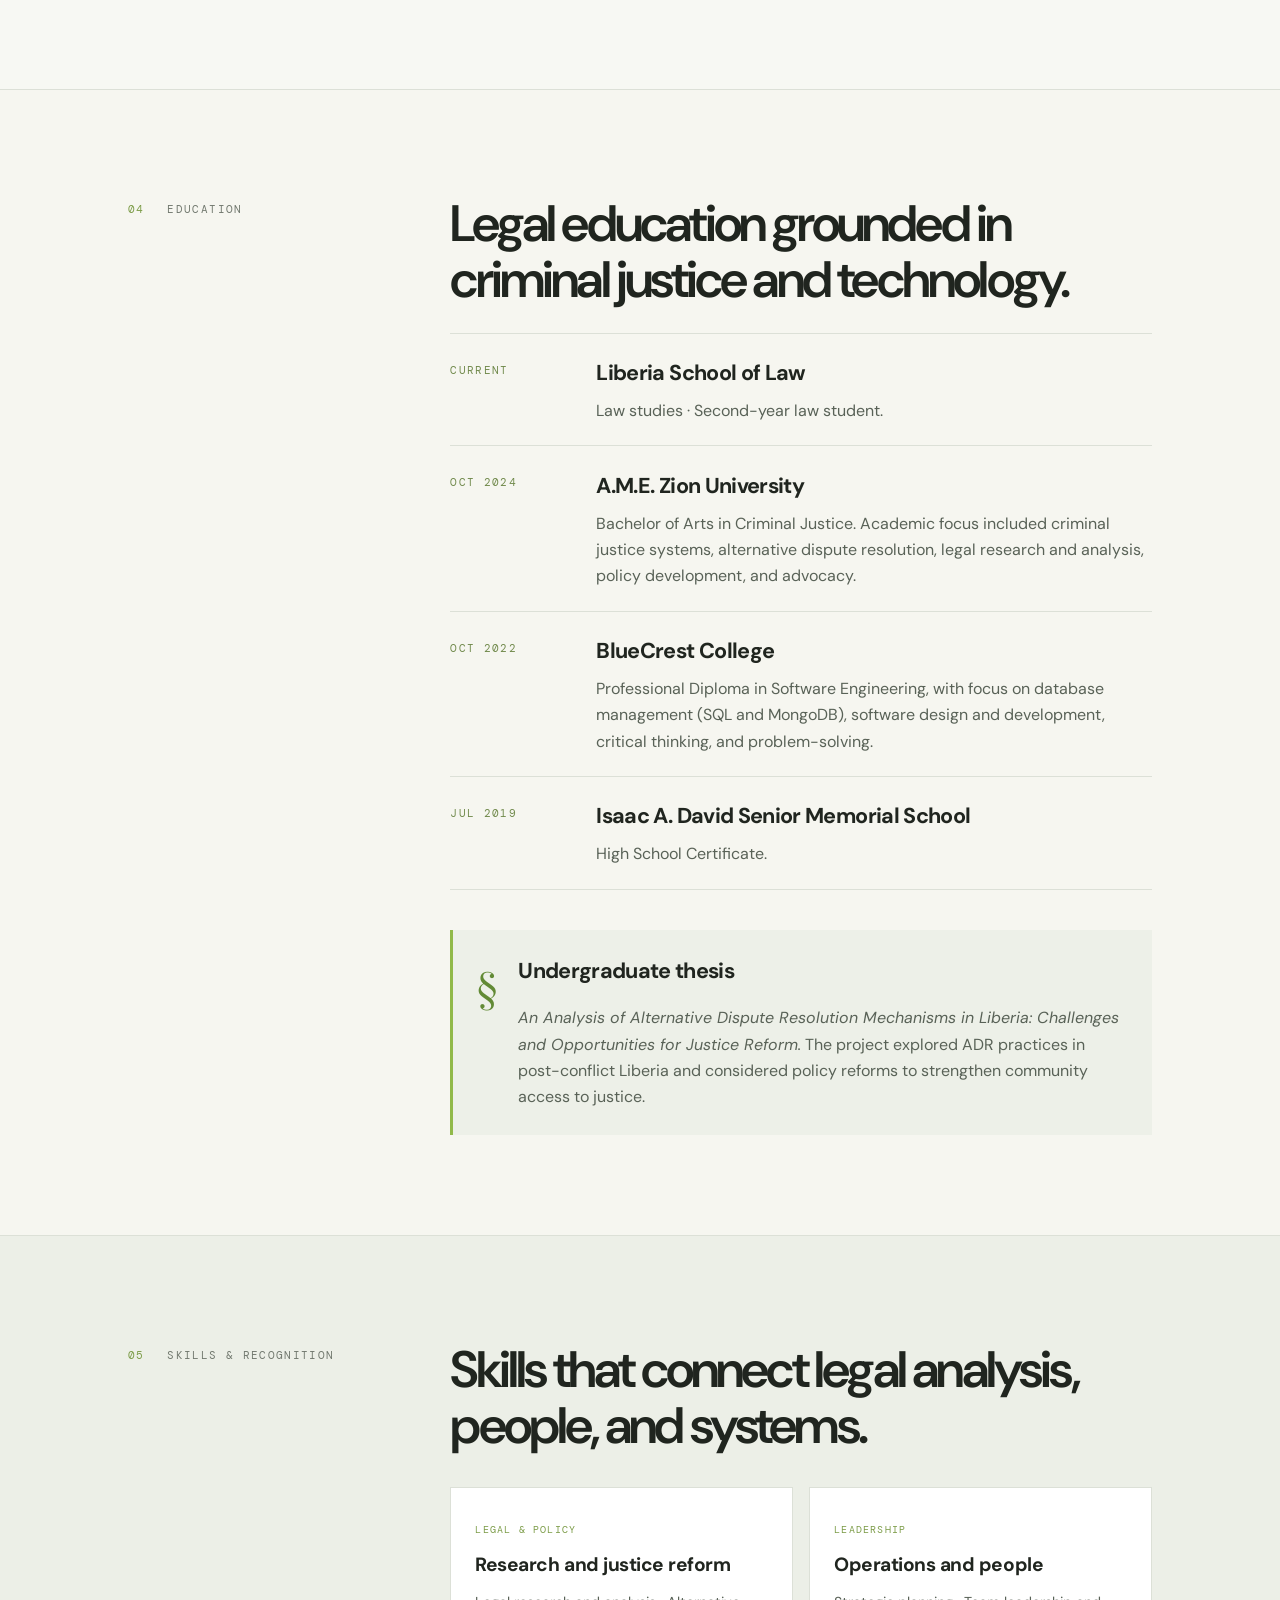
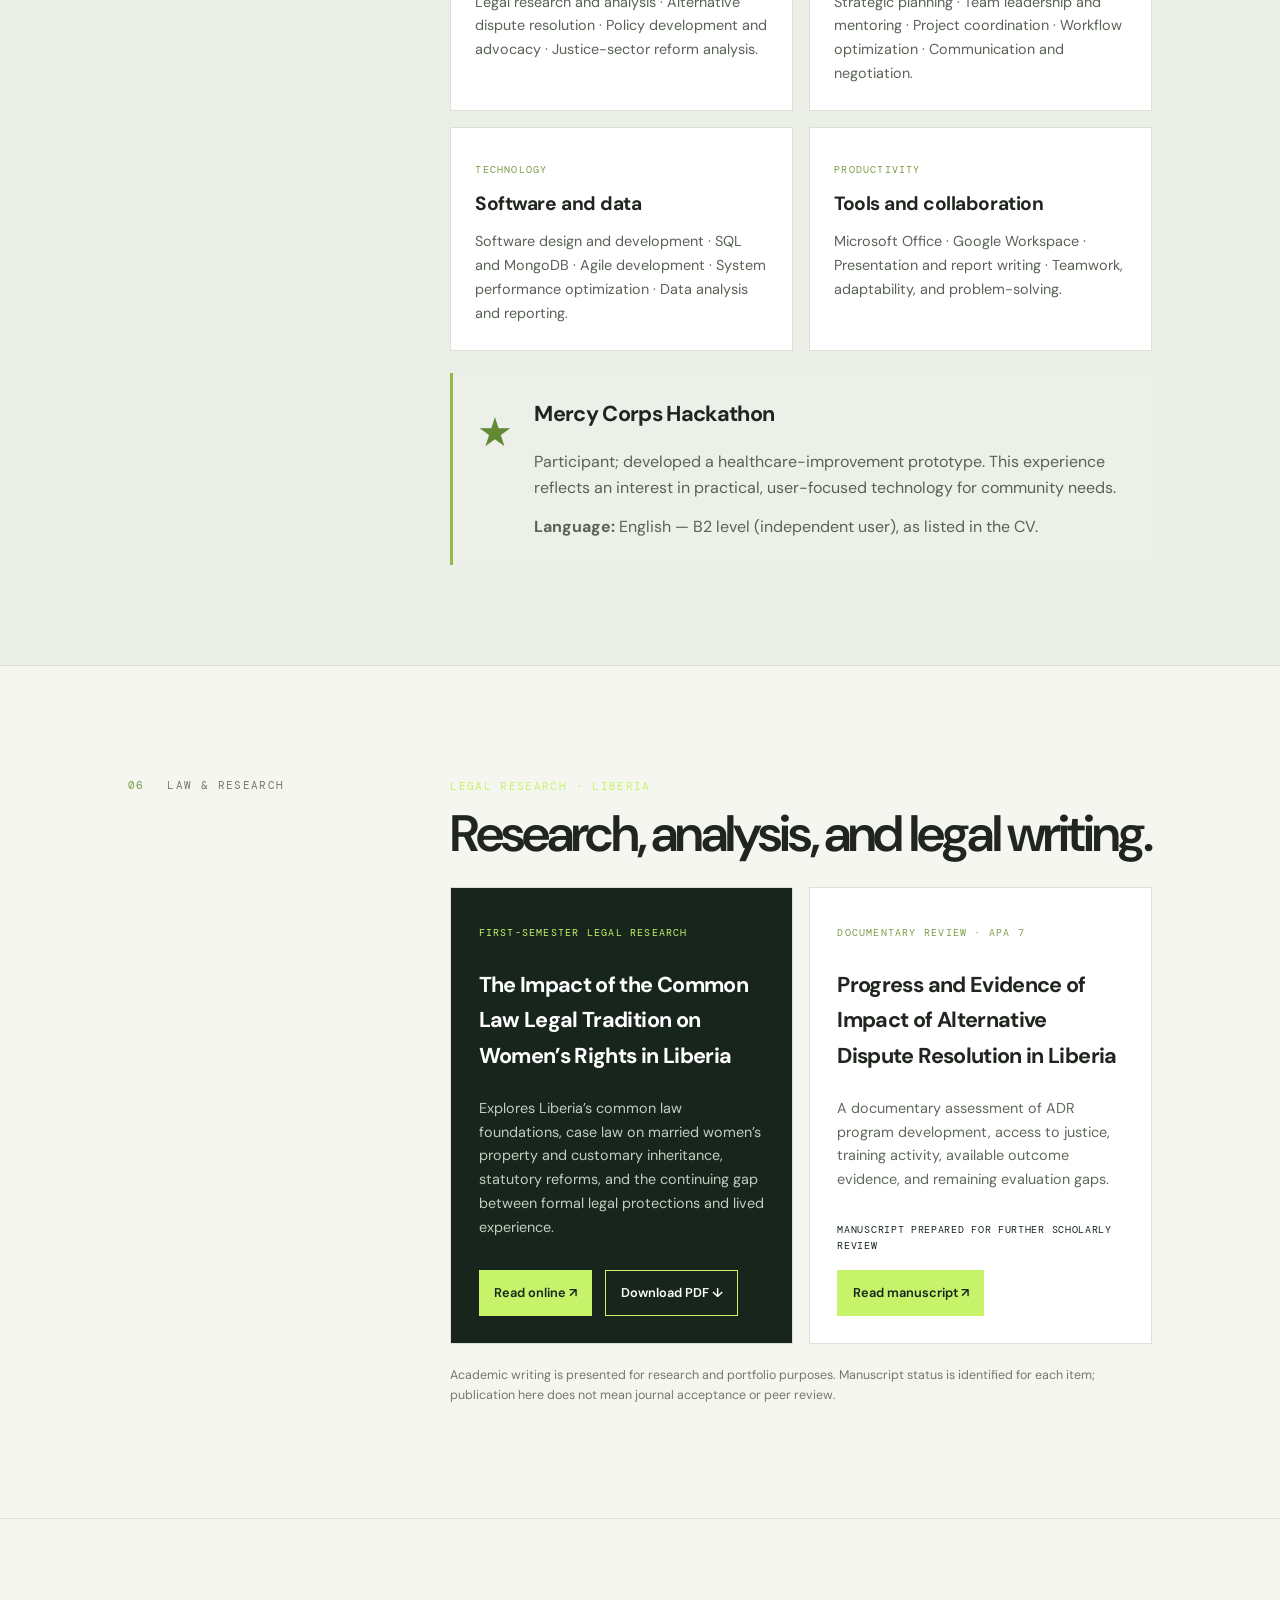
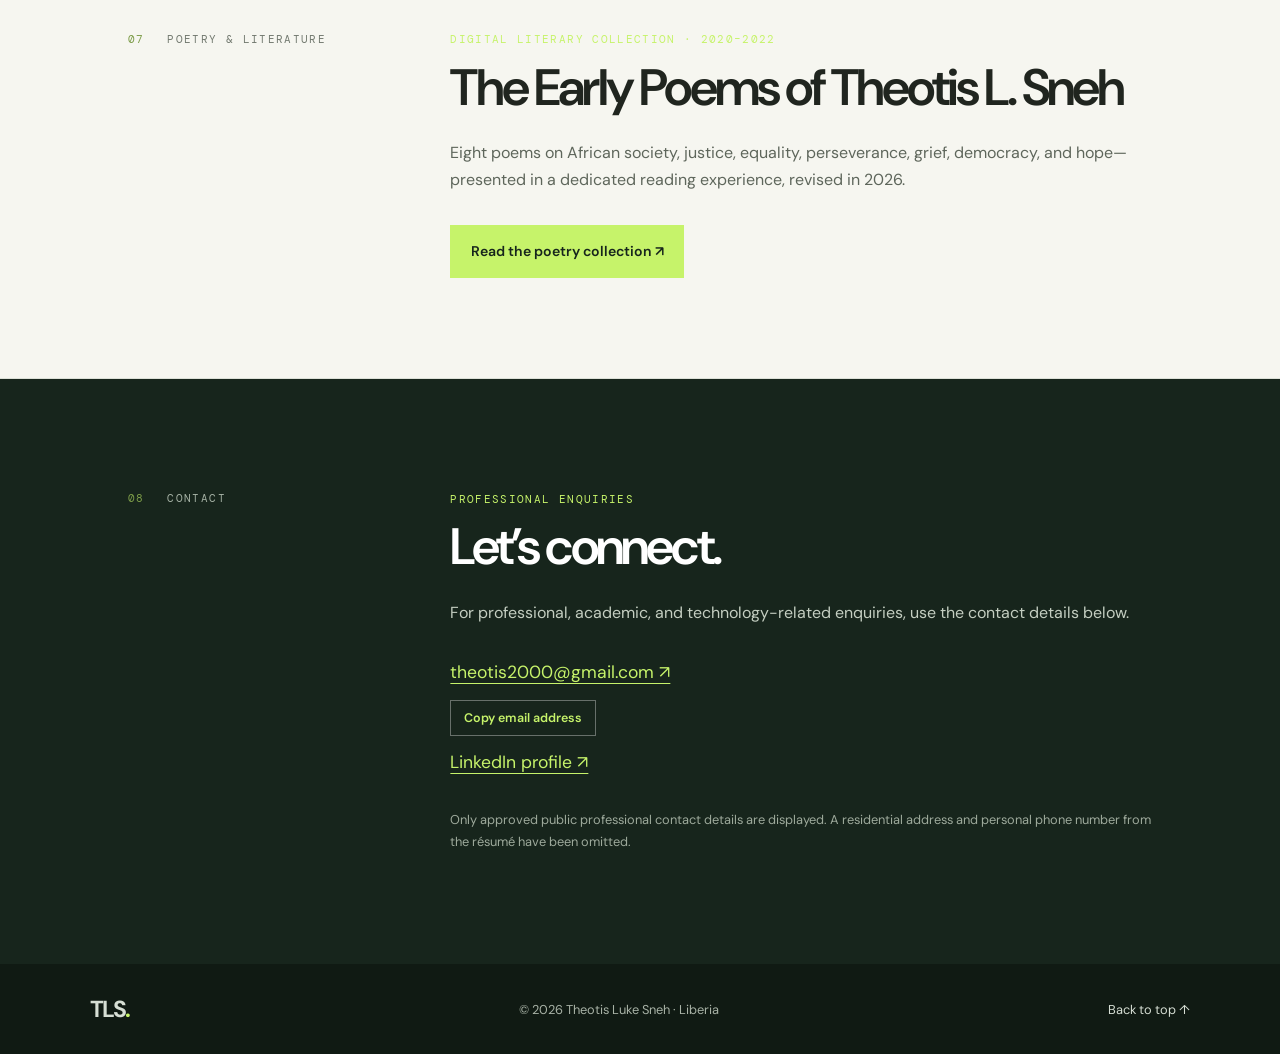
==== commit 60be0cd4: "Add poetry collection link to personal website" ====
--- a/index.html
+++ b/index.html
@@ -33,7 +33,7 @@
     <a class="wordmark" href="#home" aria-label="Theotis Luke Sneh home">TLS<span>.</span></a>
     <button class="menu-toggle" type="button" aria-controls="main-navigation" aria-expanded="false" aria-label="Open navigation"><span></span><span></span><span></span></button>
     <nav id="main-navigation" aria-label="Main navigation">
-      <a href="#about">About</a><a href="#experience">Experience</a><a href="#work">Utilitay</a><a href="#education">Education</a><a href="#skills">Skills</a><a href="#research">Law &amp; Research</a><a href="#contact">Contact</a>
+      <a href="#about">About</a><a href="#experience">Experience</a><a href="#work">Utilitay</a><a href="#education">Education</a><a href="#skills">Skills</a><a href="#research">Law &amp; Research</a><a href="poetry.html">Poetry</a><a href="#contact">Contact</a>
     </nav>
   </header>
   <main>
@@ -172,8 +172,18 @@
       </div>
     </section>
 
+    <section class="section law" id="poetry">
+      <div class="section-label"><span>07</span> POETRY &amp; LITERATURE</div>
+      <div class="section-body">
+        <p class="eyebrow">DIGITAL LITERARY COLLECTION · 2020–2022</p>
+        <h2>The Early Poems of Theotis L. Sneh</h2>
+        <p class="section-intro">Eight poems on African society, justice, equality, perseverance, grief, democracy, and hope—presented in a dedicated reading experience, revised in 2026.</p>
+        <div class="actions"><a class="button primary" href="poetry.html">Read the poetry collection ↗</a></div>
+      </div>
+    </section>
+
     <section class="section contact" id="contact">
-      <div class="section-label"><span>07</span> CONTACT</div>
+      <div class="section-label"><span>08</span> CONTACT</div>
       <div class="section-body contact-panel">
         <p class="eyebrow">PROFESSIONAL ENQUIRIES</p>
         <h2>Let’s connect.</h2>
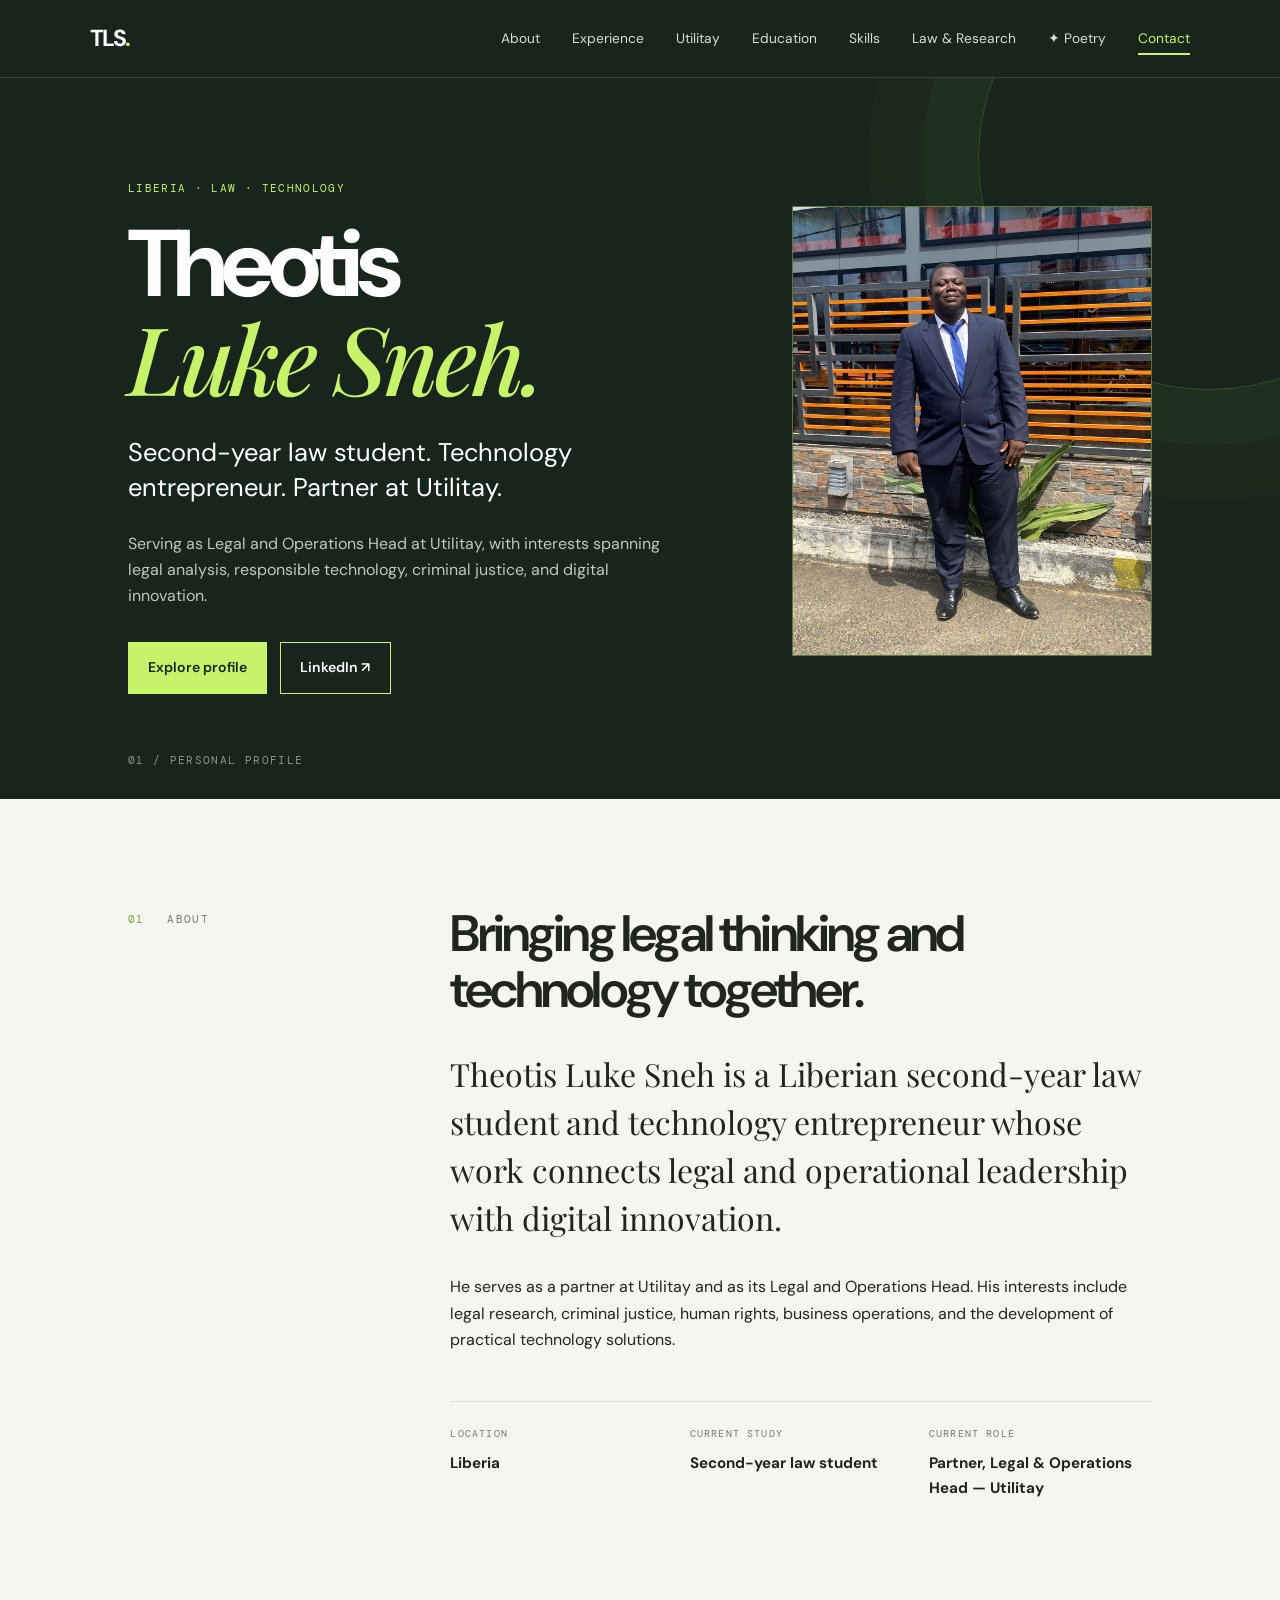
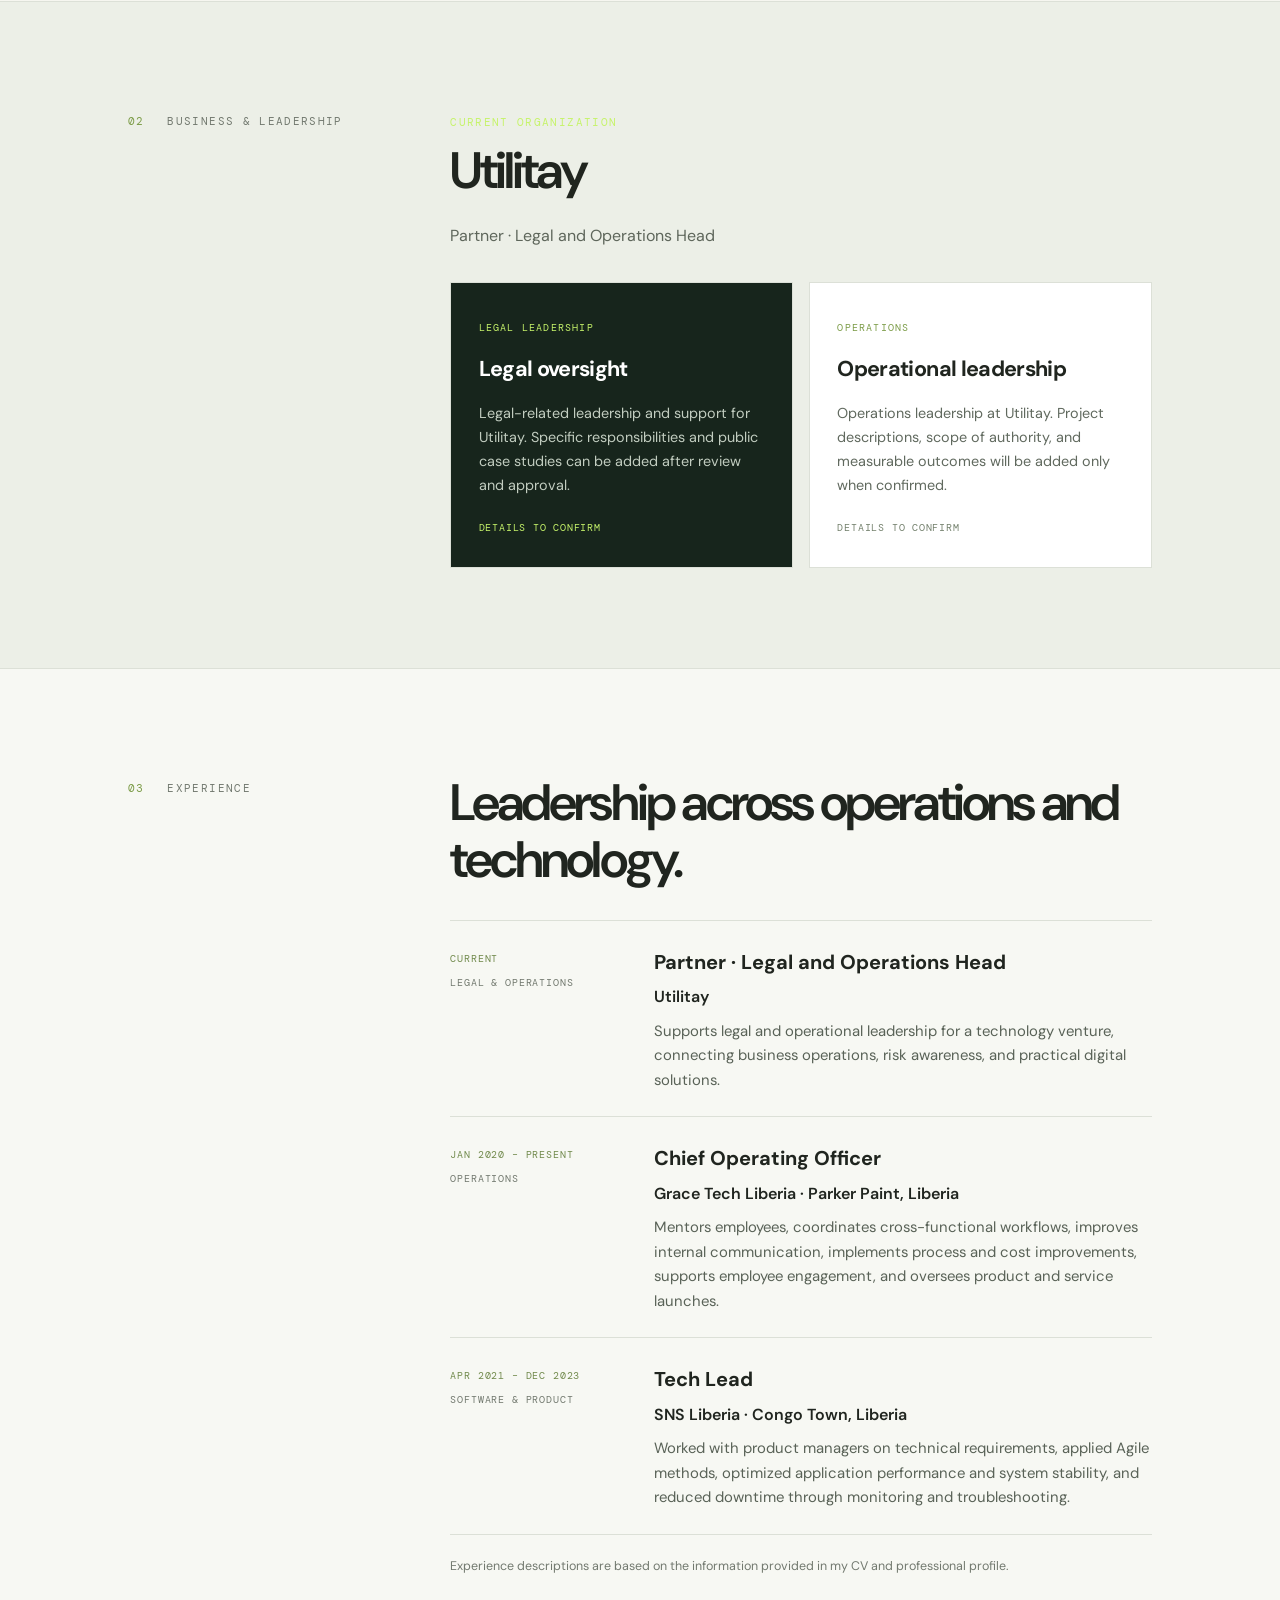
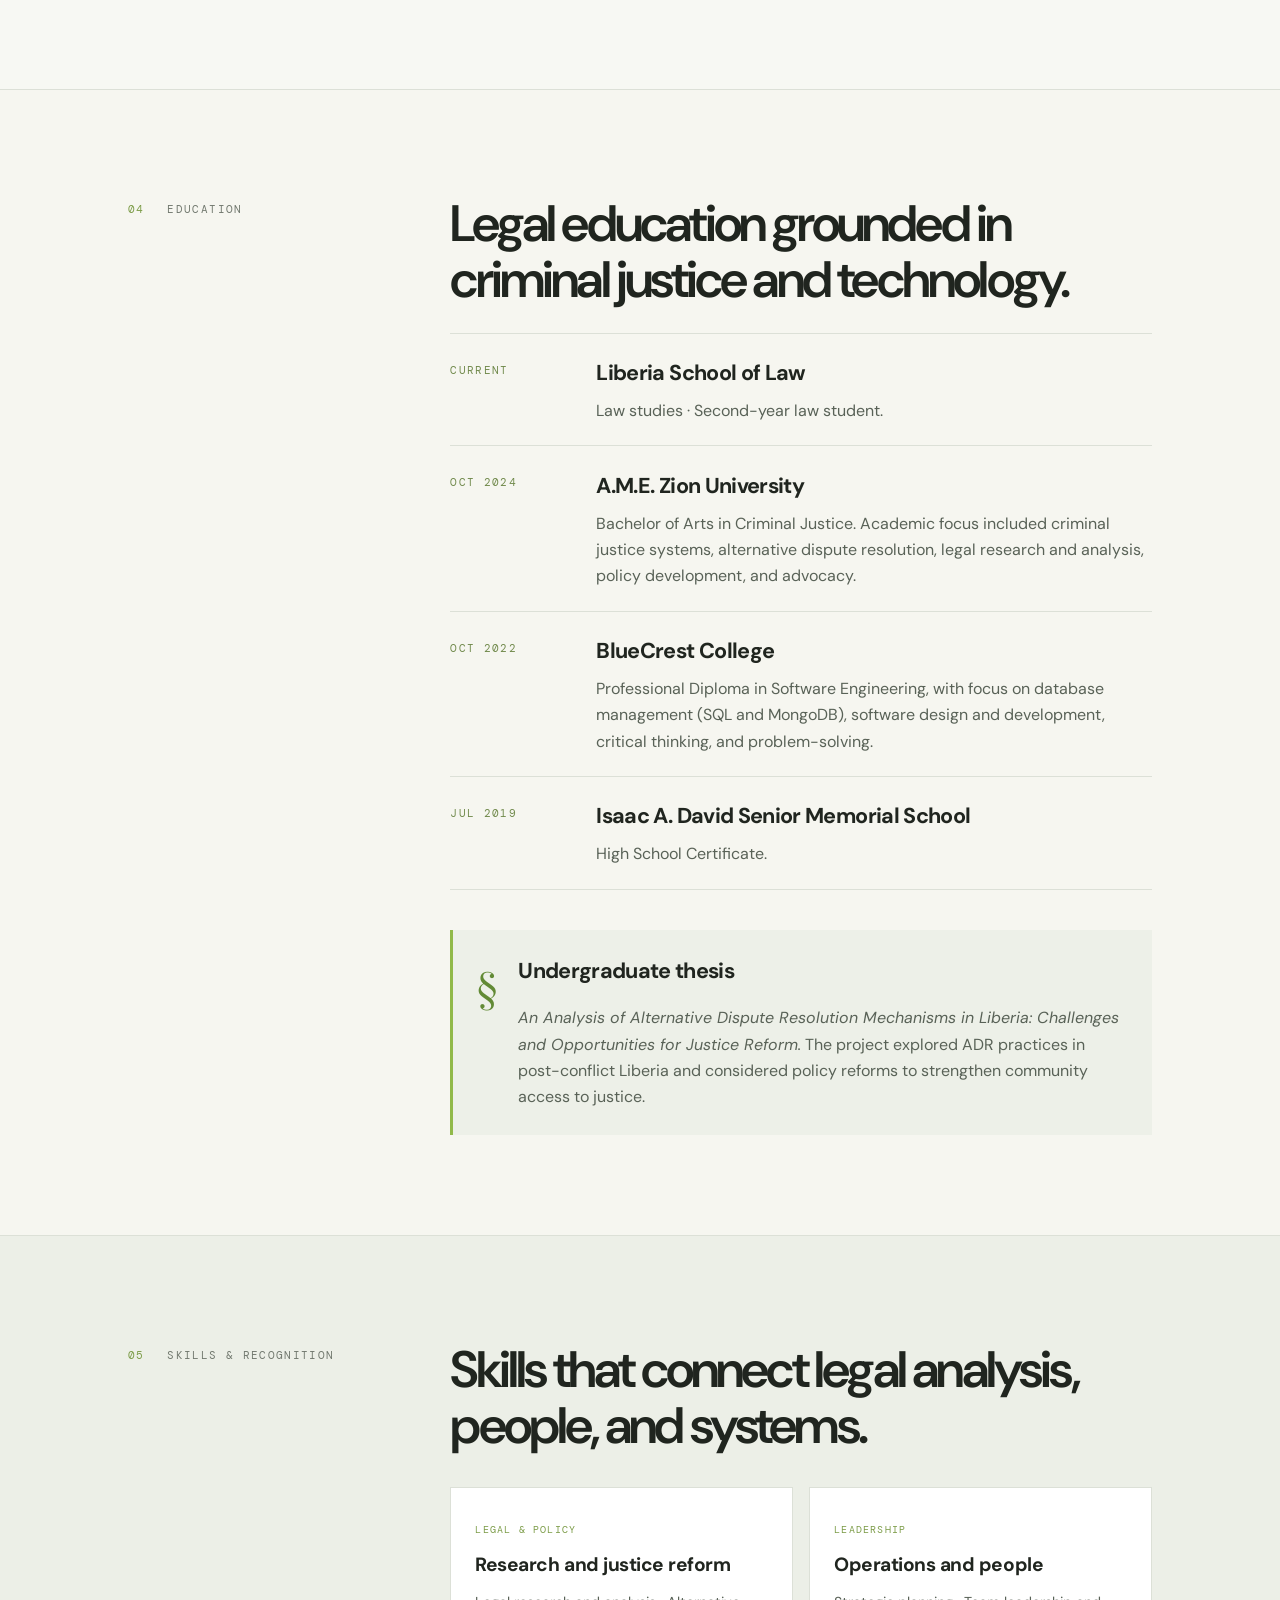
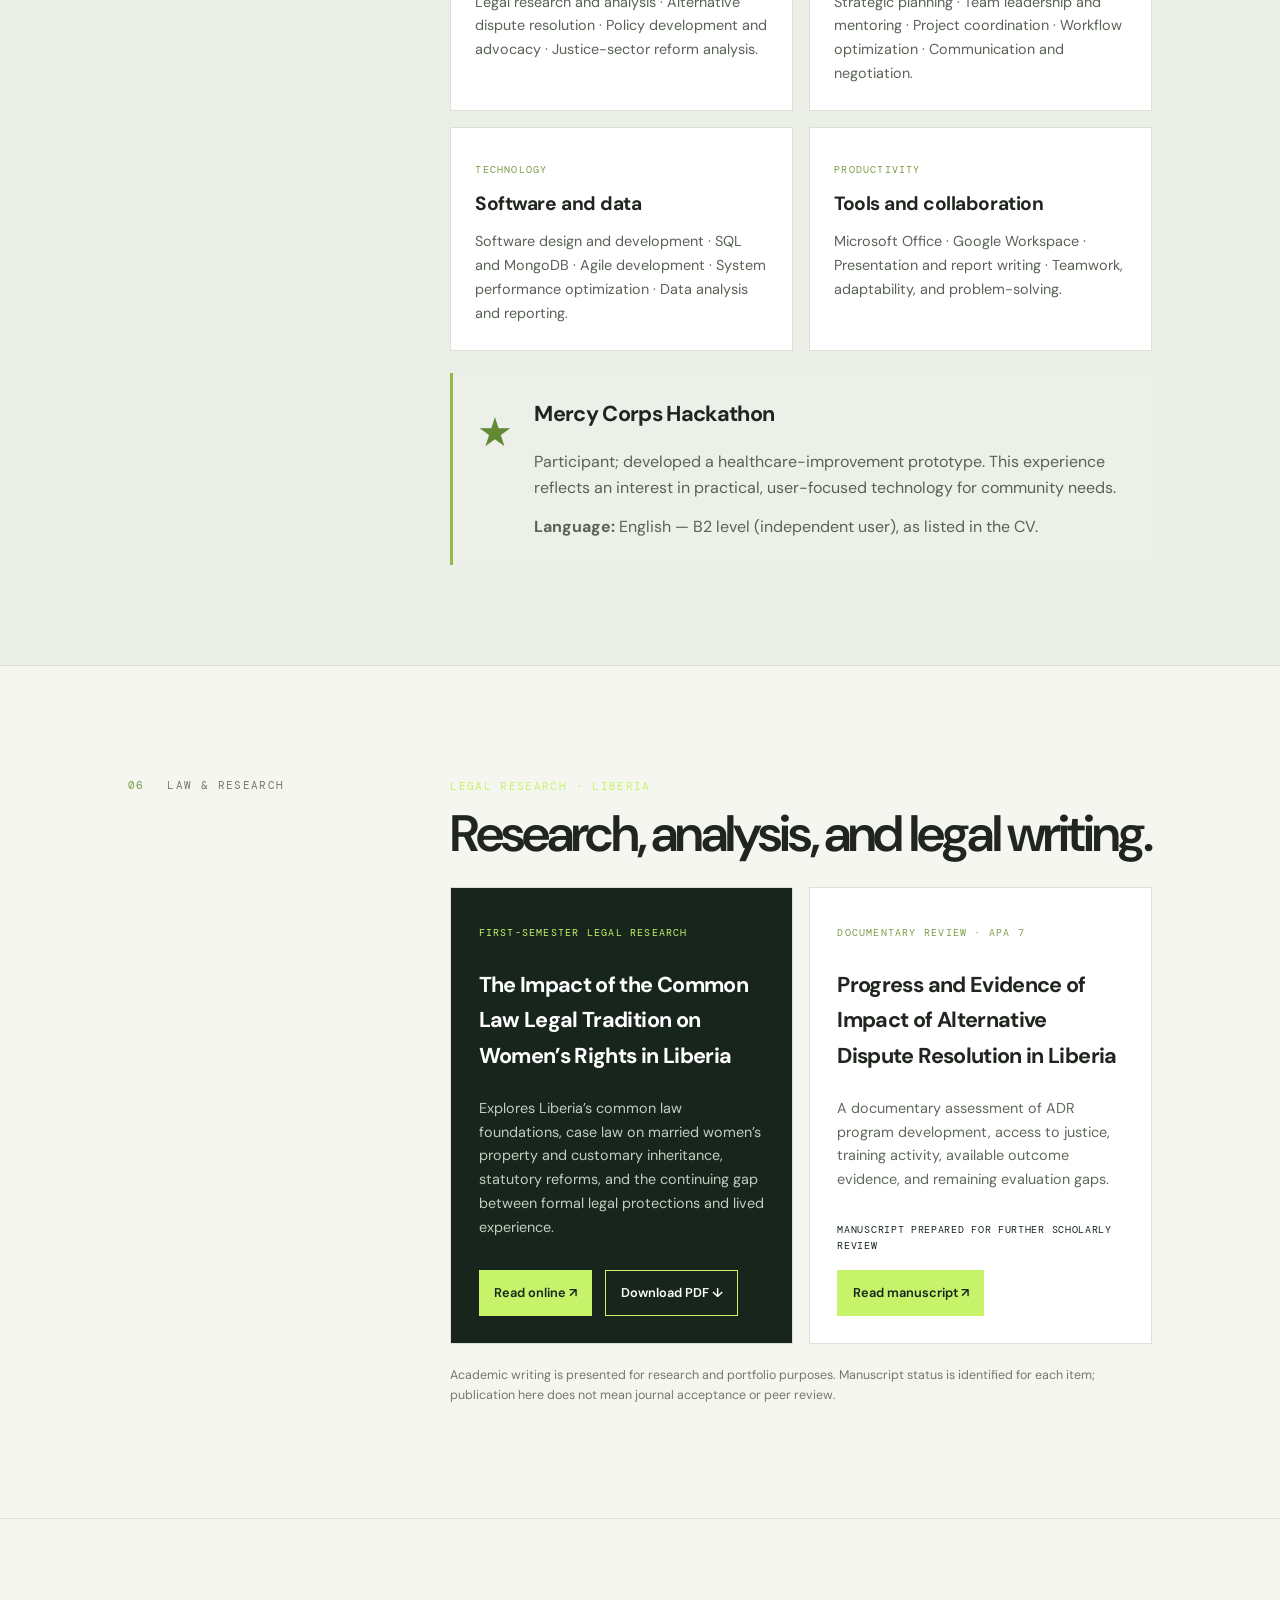
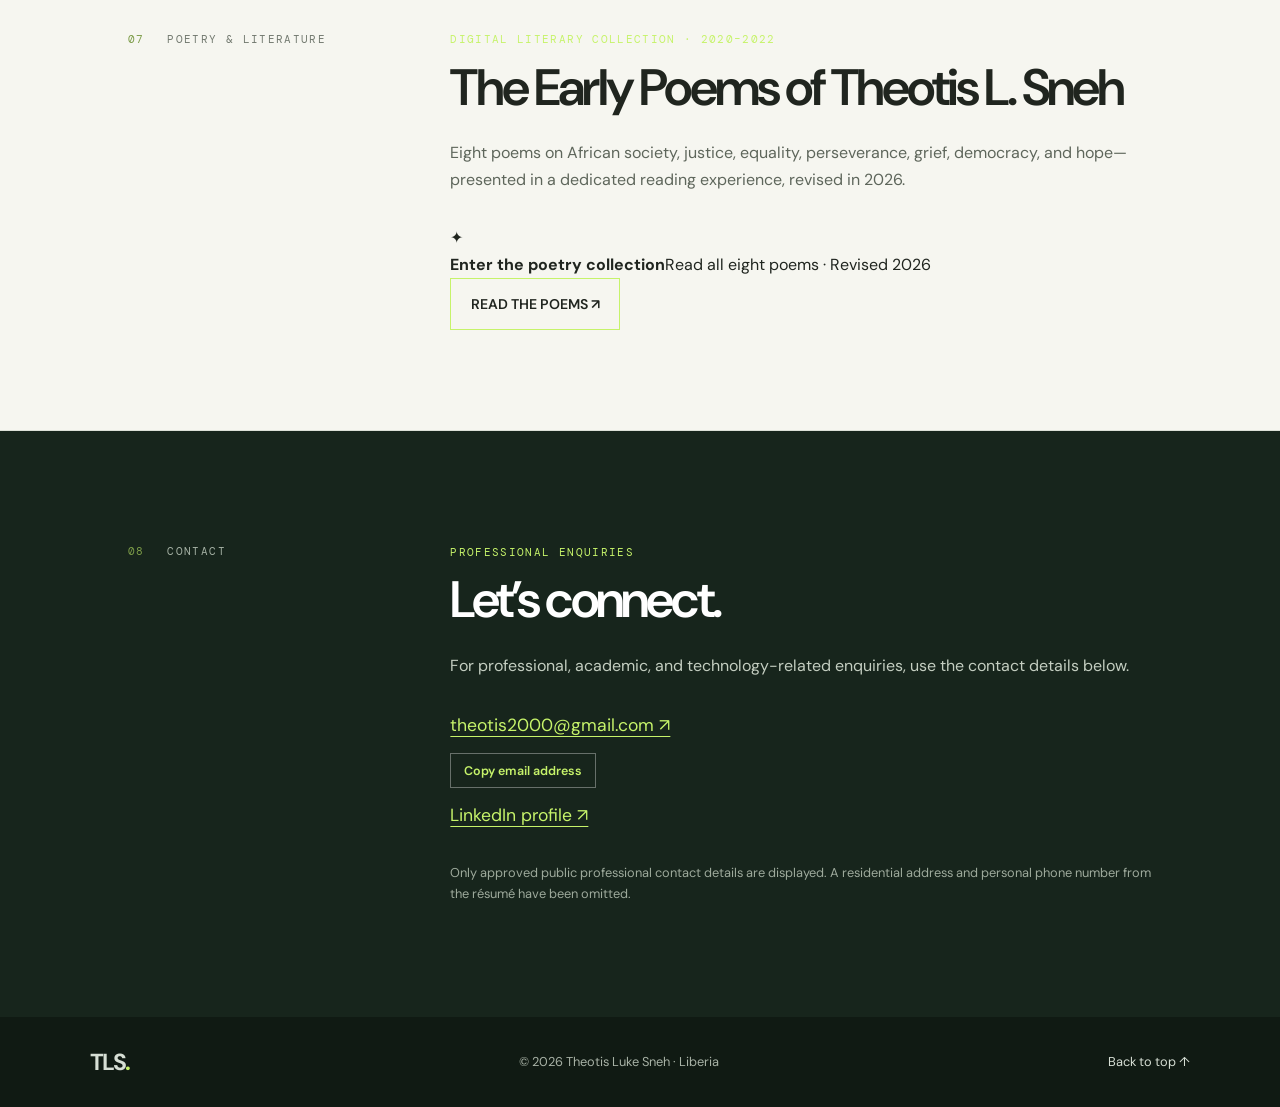
==== commit 0d186ad8: "Make poetry page links more visible" ====
--- a/index.html
+++ b/index.html
@@ -33,7 +33,7 @@
     <a class="wordmark" href="#home" aria-label="Theotis Luke Sneh home">TLS<span>.</span></a>
     <button class="menu-toggle" type="button" aria-controls="main-navigation" aria-expanded="false" aria-label="Open navigation"><span></span><span></span><span></span></button>
     <nav id="main-navigation" aria-label="Main navigation">
-      <a href="#about">About</a><a href="#experience">Experience</a><a href="#work">Utilitay</a><a href="#education">Education</a><a href="#skills">Skills</a><a href="#research">Law &amp; Research</a><a href="poetry.html">Poetry</a><a href="#contact">Contact</a>
+      <a href="#about">About</a><a href="#experience">Experience</a><a href="#work">Utilitay</a><a href="#education">Education</a><a href="#skills">Skills</a><a href="#research">Law &amp; Research</a><a class="poetry-nav-link" href="poetry.html"><span aria-hidden="true">✦</span> Poetry</a><a href="#contact">Contact</a>
     </nav>
   </header>
   <main>
@@ -178,7 +178,7 @@
         <p class="eyebrow">DIGITAL LITERARY COLLECTION · 2020–2022</p>
         <h2>The Early Poems of Theotis L. Sneh</h2>
         <p class="section-intro">Eight poems on African society, justice, equality, perseverance, grief, democracy, and hope—presented in a dedicated reading experience, revised in 2026.</p>
-        <div class="actions"><a class="button primary" href="poetry.html">Read the poetry collection ↗</a></div>
+        <div class="poetry-callout"><div class="poetry-callout-mark" aria-hidden="true">✦</div><div class="poetry-callout-copy"><strong>Enter the poetry collection</strong><span>Read all eight poems · Revised 2026</span></div><a class="button poetry-cta" href="poetry.html">READ THE POEMS <span aria-hidden="true">↗</span></a></div>
       </div>
     </section>
 
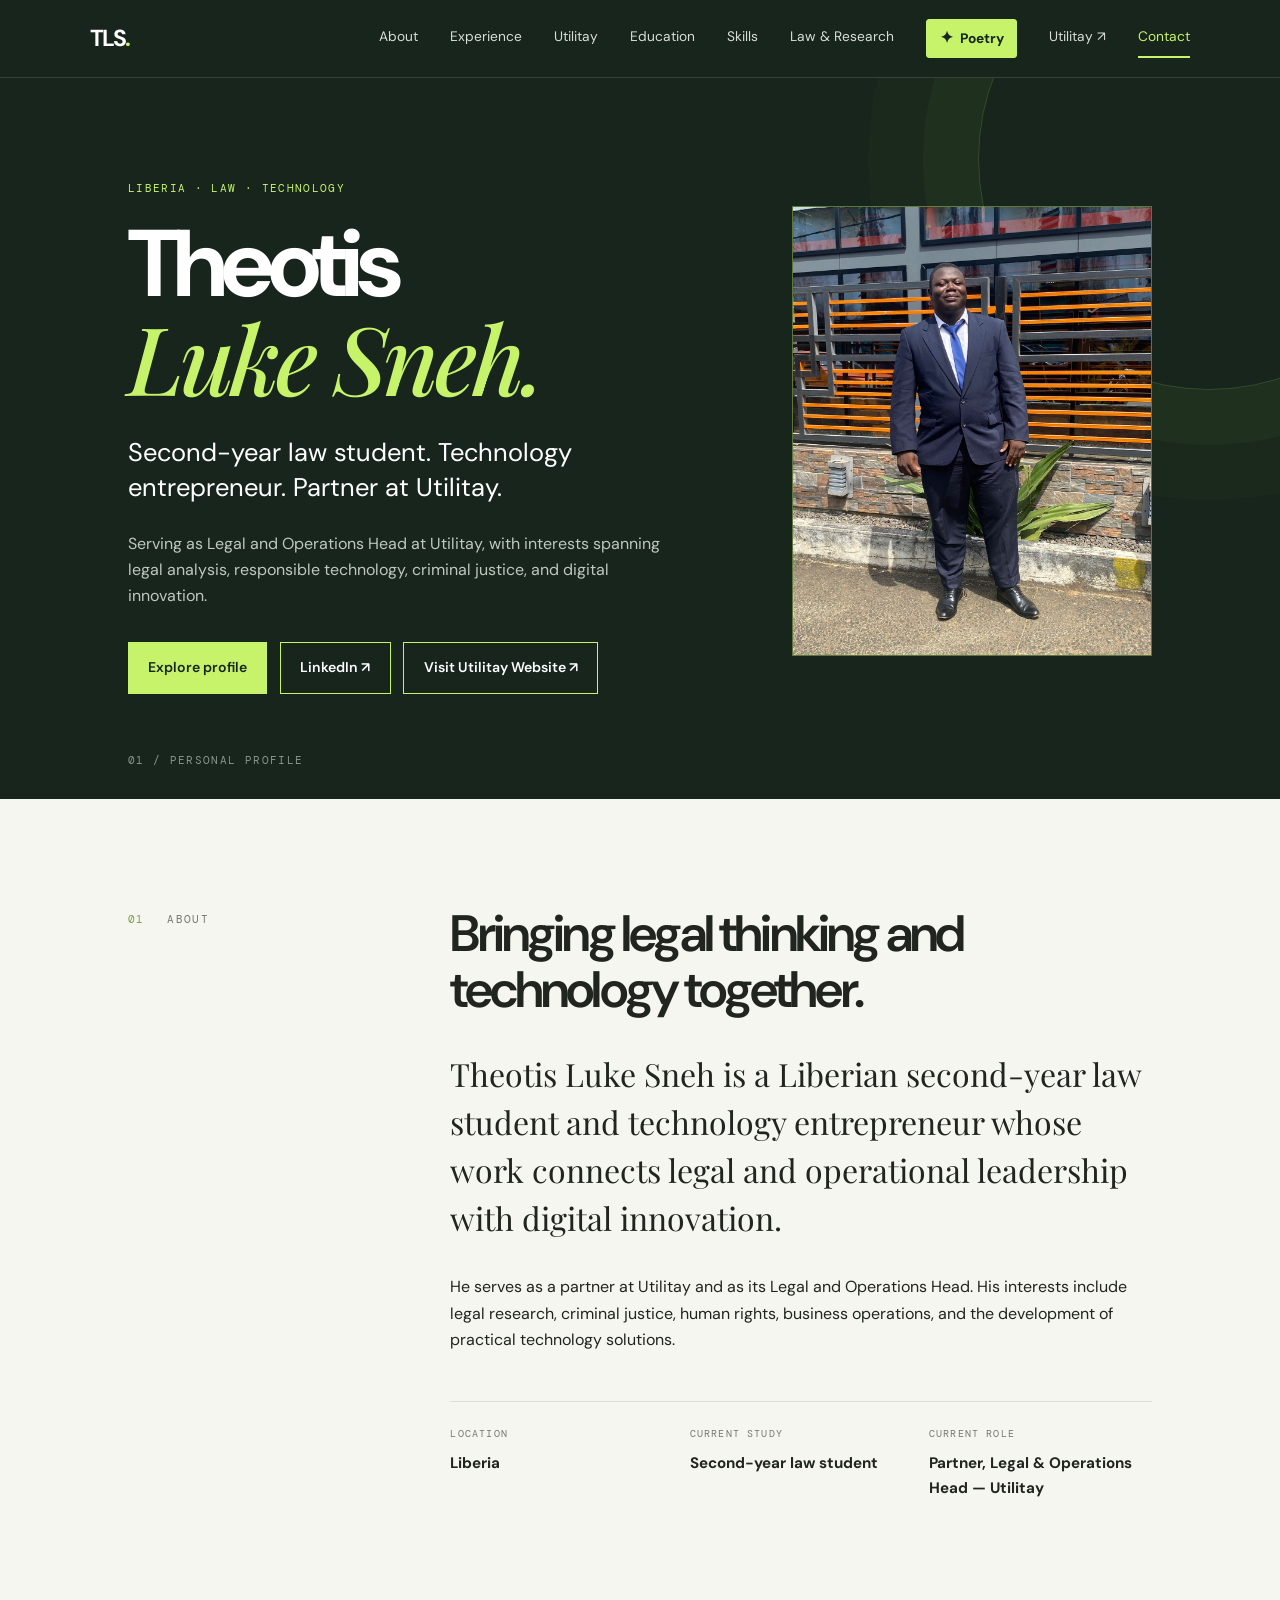
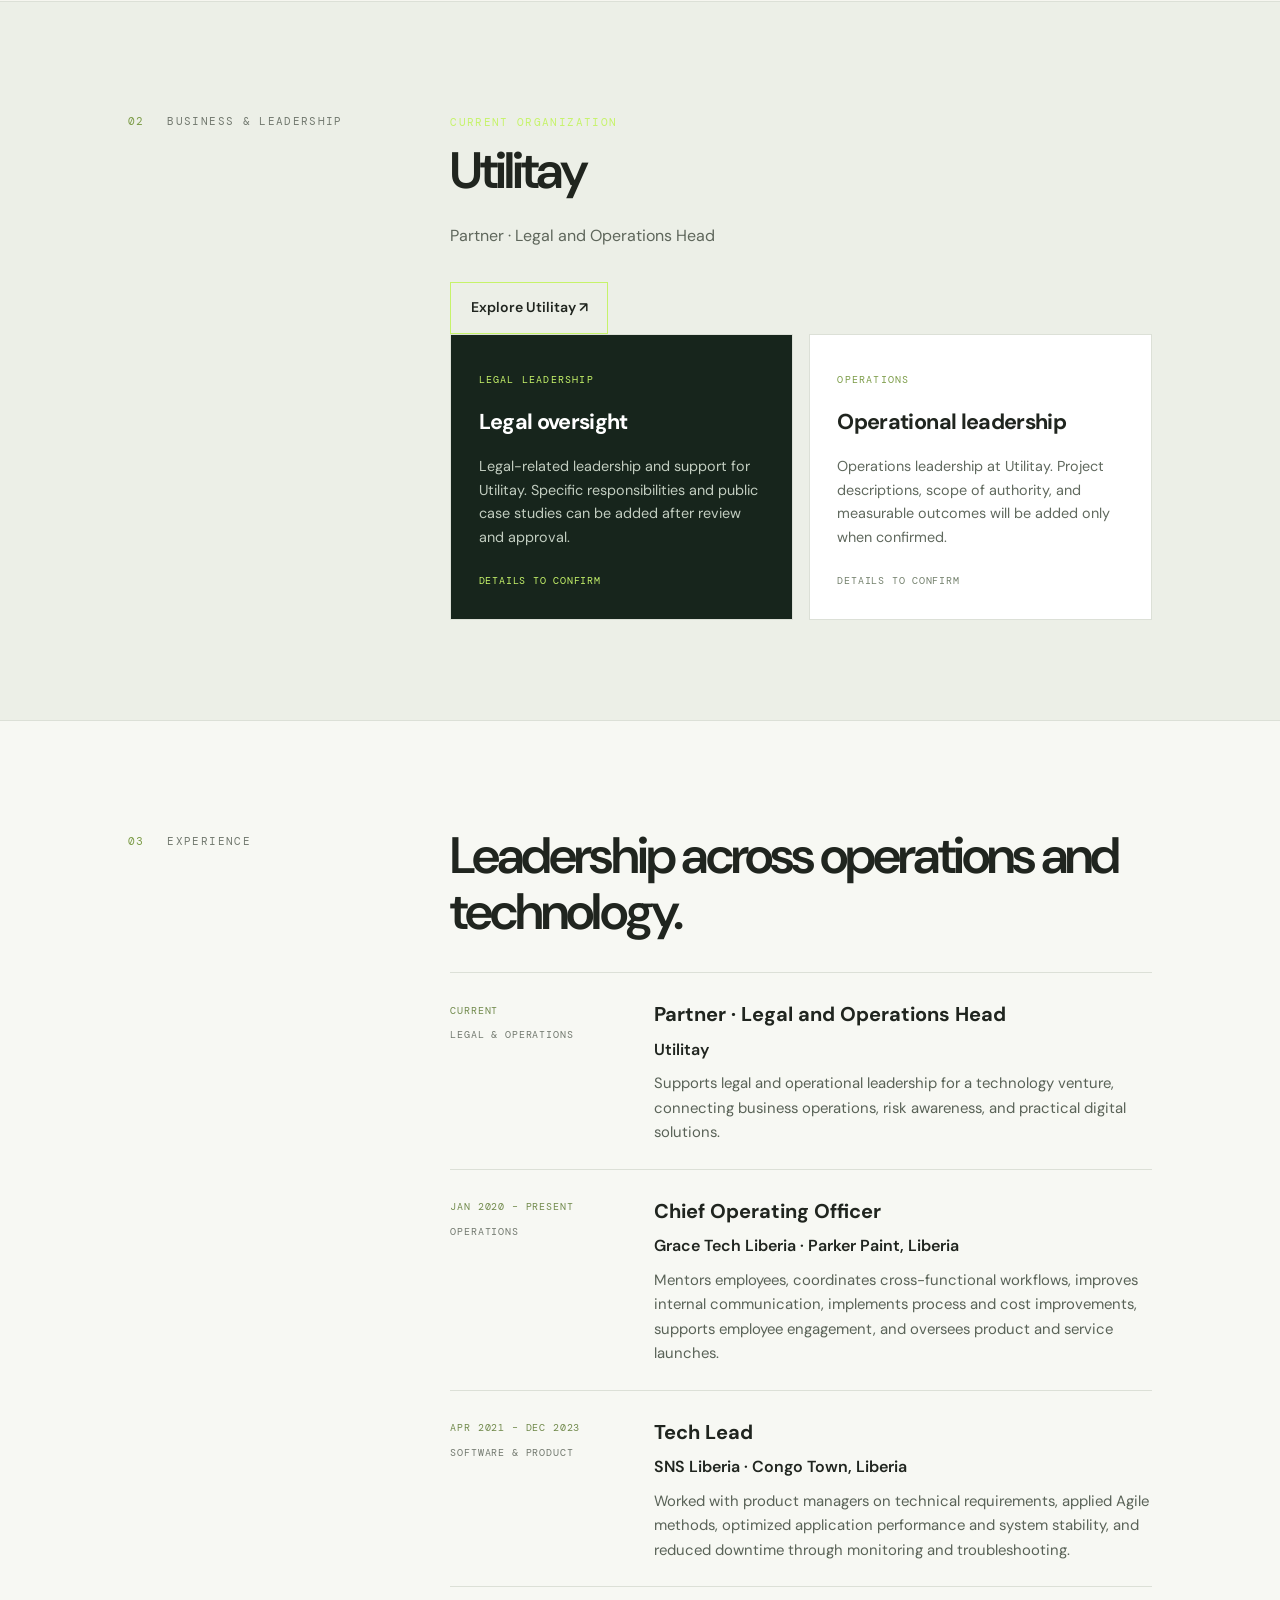
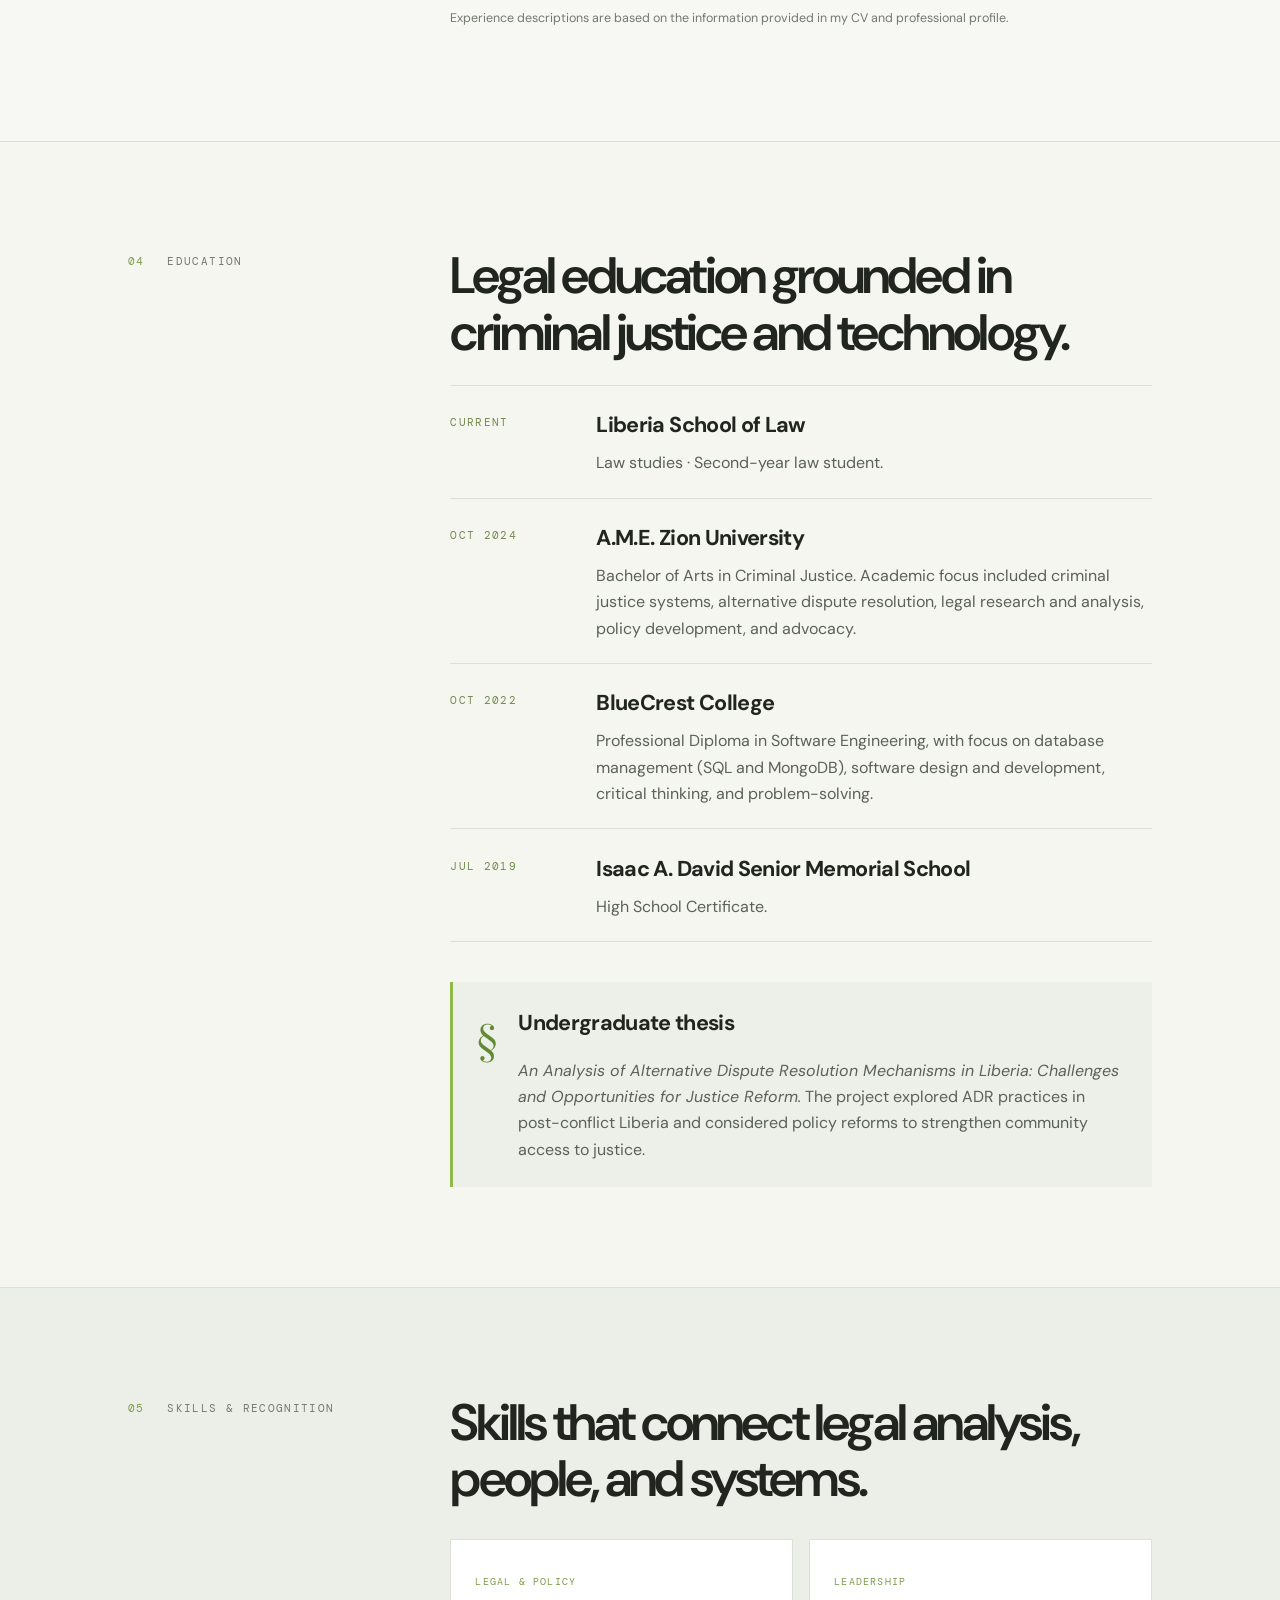
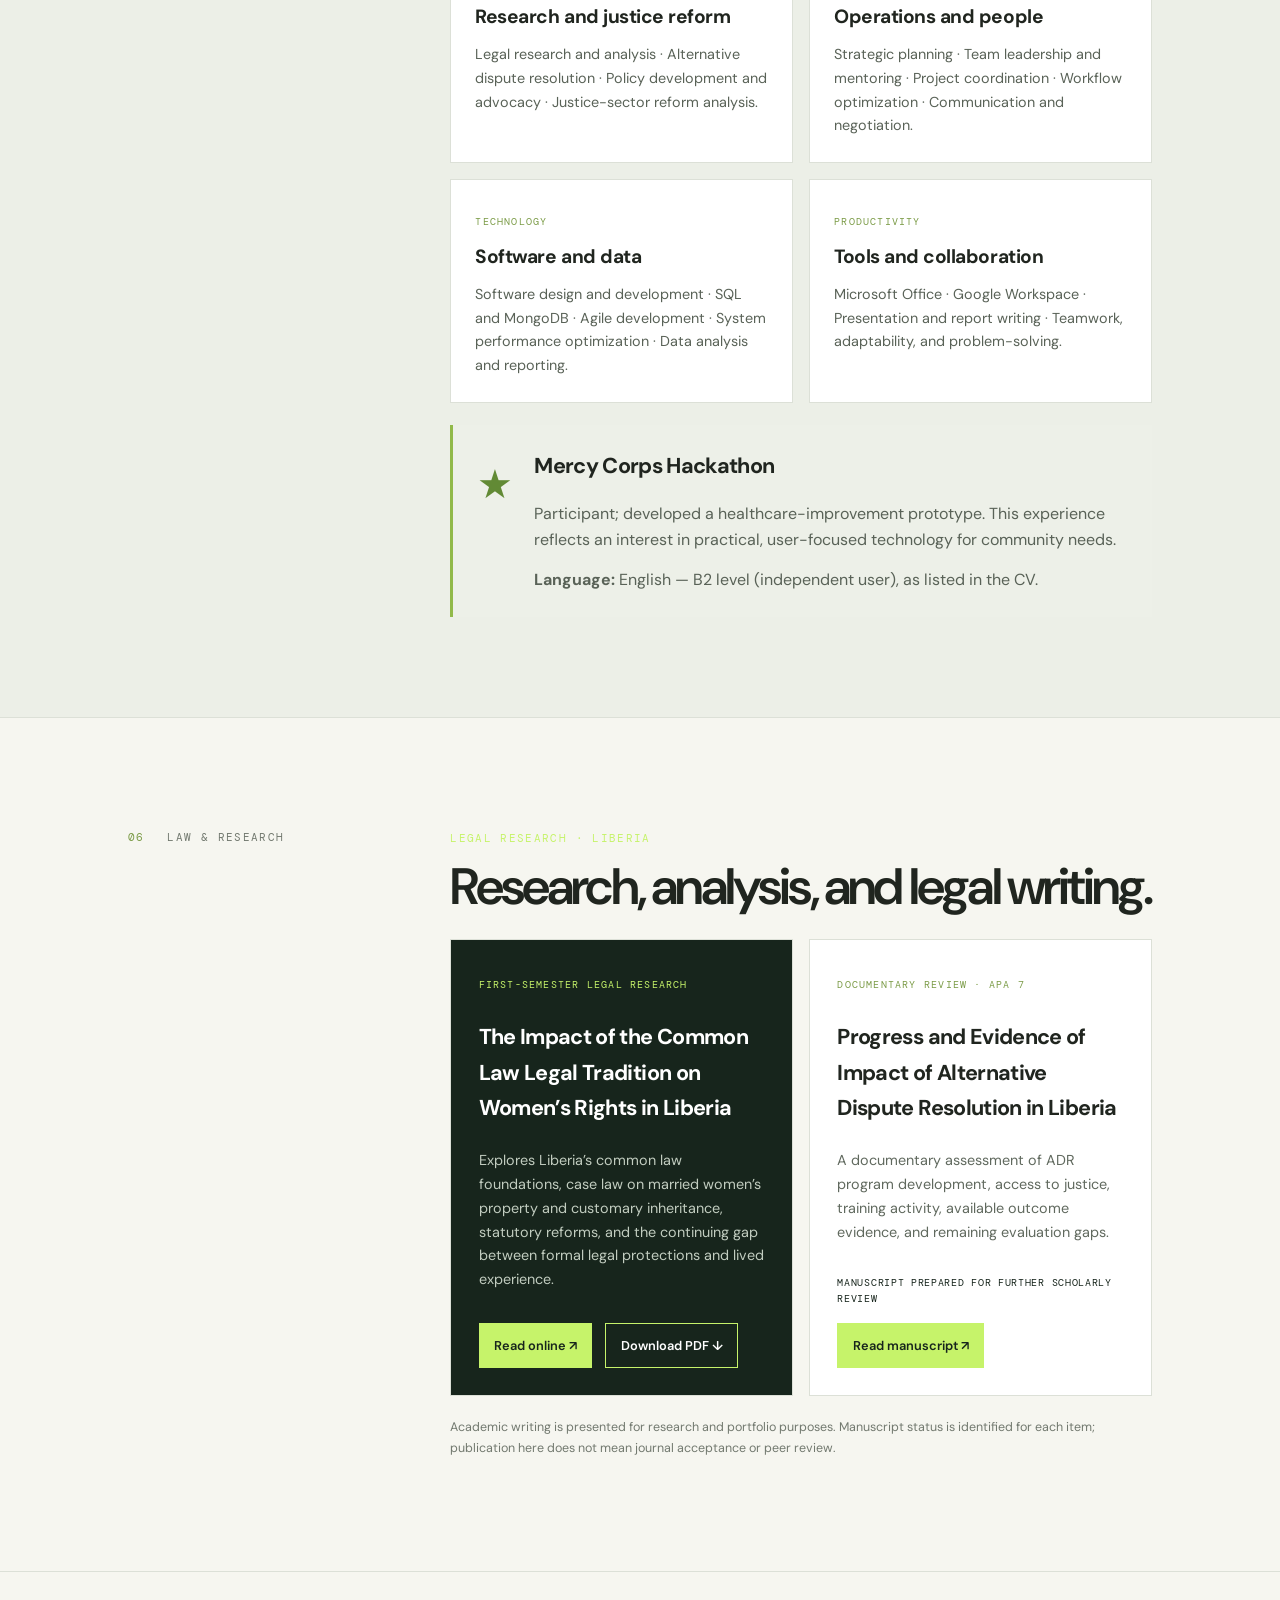
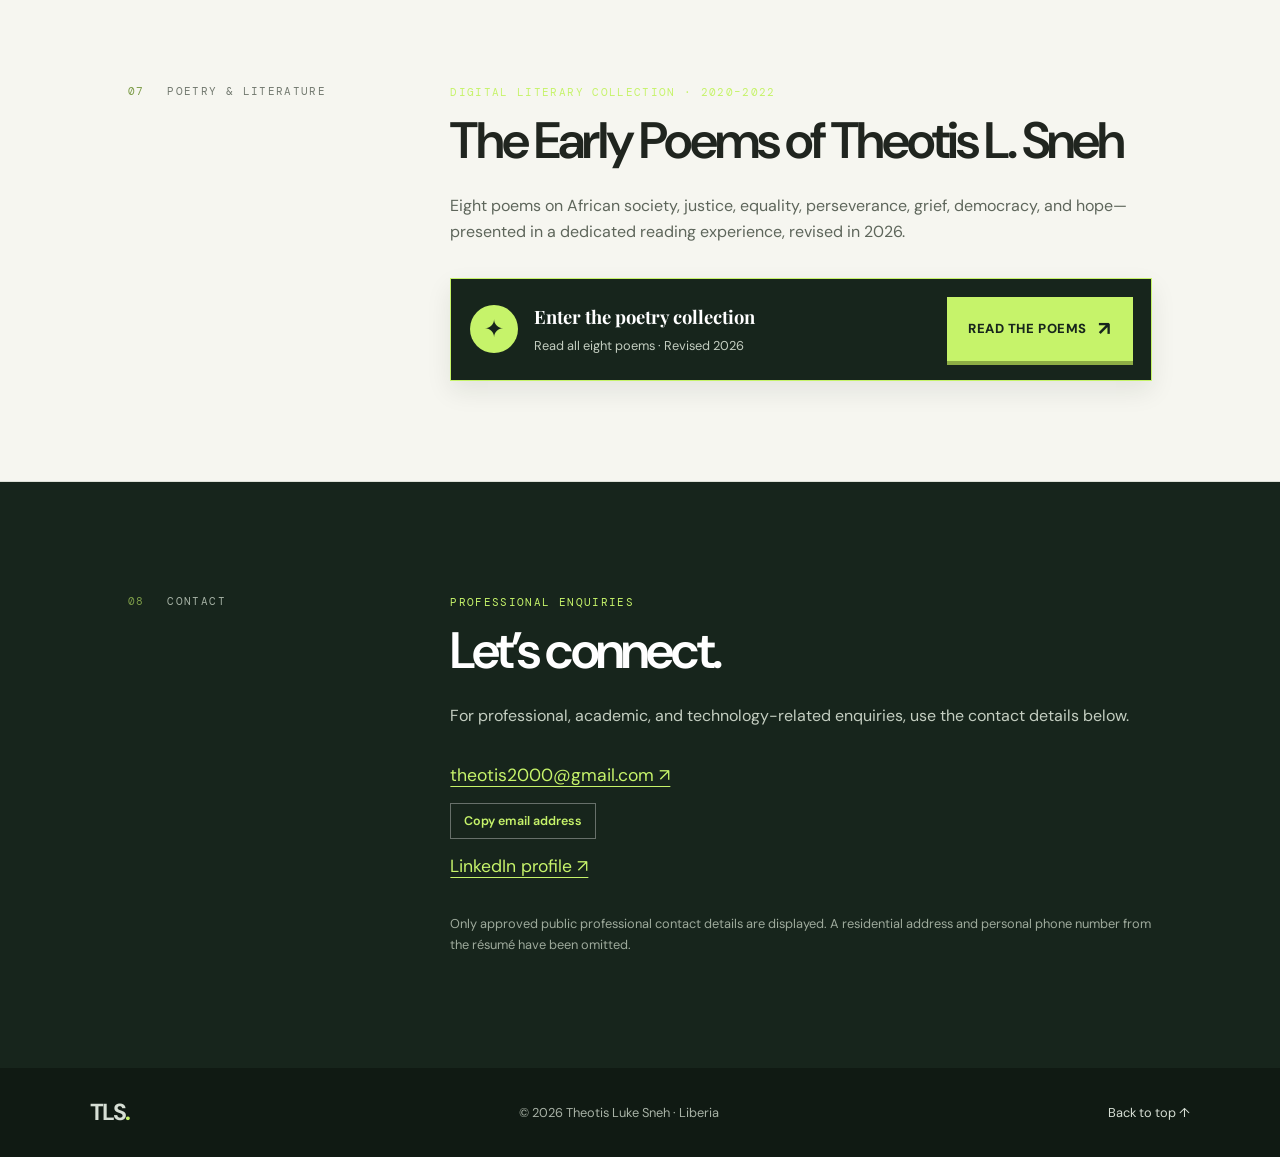
==== commit 67f9a9ab: "Add visible links to Utilitay website" ====
--- a/index.html
+++ b/index.html
@@ -33,7 +33,7 @@
     <a class="wordmark" href="#home" aria-label="Theotis Luke Sneh home">TLS<span>.</span></a>
     <button class="menu-toggle" type="button" aria-controls="main-navigation" aria-expanded="false" aria-label="Open navigation"><span></span><span></span><span></span></button>
     <nav id="main-navigation" aria-label="Main navigation">
-      <a href="#about">About</a><a href="#experience">Experience</a><a href="#work">Utilitay</a><a href="#education">Education</a><a href="#skills">Skills</a><a href="#research">Law &amp; Research</a><a class="poetry-nav-link" href="poetry.html"><span aria-hidden="true">✦</span> Poetry</a><a href="#contact">Contact</a>
+      <a href="#about">About</a><a href="#experience">Experience</a><a href="#work">Utilitay</a><a href="#education">Education</a><a href="#skills">Skills</a><a href="#research">Law &amp; Research</a><a class="poetry-nav-link" href="poetry.html"><span aria-hidden="true">✦</span> Poetry</a><a class="utilitay-nav-link" href="https://utilitay.com/" target="_blank" rel="noopener noreferrer">Utilitay ↗</a><a href="#contact">Contact</a>
     </nav>
   </header>
   <main>
@@ -46,6 +46,7 @@
         <div class="actions">
           <a class="button primary" href="#about">Explore profile</a>
           <a class="button secondary" href="https://www.linkedin.com/in/theotis-sneh-ab7462237" target="_blank" rel="noopener noreferrer">LinkedIn ↗</a>
+          <a class="button utilitay-hero-button" href="https://utilitay.com/" target="_blank" rel="noopener noreferrer">Visit Utilitay Website ↗</a>
         </div>
       </div>
       <div class="portrait-frame">
@@ -74,6 +75,7 @@
         <p class="eyebrow">CURRENT ORGANIZATION</p>
         <h2>Utilitay</h2>
         <p class="section-intro">Partner · Legal and Operations Head</p>
+        <div class="actions utilitay-section-action"><a class="button utilitay-hero-button" href="https://utilitay.com/" target="_blank" rel="noopener noreferrer">Explore Utilitay ↗</a></div>
         <div class="project-grid">
           <article class="project-card featured">
             <p class="card-kicker">LEGAL LEADERSHIP</p>
--- a/styles.css
+++ b/styles.css
@@ -80,3 +80,66 @@
   .experience-meta { flex-direction:row; flex-wrap:wrap; gap:.75rem; }
   .skills-grid { grid-template-columns:1fr; }
 }
+
+
+/* Make the poetry collection easy to discover */
+.poetry-nav-link {
+  display:inline-flex;
+  align-items:center;
+  gap:.4rem;
+  padding:.45rem .8rem !important;
+  border:1px solid var(--lime);
+  border-radius:3px;
+  color:var(--forest) !important;
+  background:var(--lime);
+  font-weight:700 !important;
+}
+.poetry-nav-link span { font-size:1rem; line-height:1; }
+.poetry-nav-link::after { display:none; }
+.poetry-nav-link:hover { background:#d8ff91; transform:translateY(-1px); }
+.poetry-callout {
+  display:flex;
+  align-items:center;
+  gap:1rem;
+  flex-wrap:wrap;
+  margin-top:2rem;
+  padding:1.15rem;
+  background:var(--forest);
+  border:1px solid #c6f36a;
+  box-shadow:0 10px 24px #17251c16;
+}
+.poetry-callout-mark {
+  display:grid;
+  place-items:center;
+  flex:0 0 48px;
+  height:48px;
+  border-radius:50%;
+  background:var(--lime);
+  color:var(--forest);
+  font-size:1.5rem;
+}
+.poetry-callout-copy { display:flex; flex:1 1 180px; flex-direction:column; gap:.15rem; color:white; }
+.poetry-callout-copy strong { font-family:var(--serif); font-size:1.15rem; }
+.poetry-callout-copy span { color:#c4cec1; font-size:.8rem; }
+.poetry-cta {
+  display:inline-flex;
+  align-items:center;
+  justify-content:center;
+  gap:.7rem;
+  min-height:50px;
+  padding:.9rem 1.2rem;
+  background:var(--lime);
+  color:var(--forest);
+  border:2px solid var(--lime);
+  font-size:.82rem;
+  font-weight:800;
+  letter-spacing:.04em;
+  box-shadow:0 4px 0 #8eae45;
+}
+.poetry-cta:hover { background:#d8ff91; border-color:#d8ff91; transform:translateY(-2px); box-shadow:0 6px 0 #8eae45; }
+.poetry-cta span { font-size:1.2rem; }
+@media(max-width:760px) {
+  nav#main-navigation .poetry-nav-link { margin:.45rem 0; padding:.75rem .85rem !important; border:1px solid var(--lime); }
+  .poetry-callout { align-items:flex-start; }
+  .poetry-cta { width:100%; }
+}
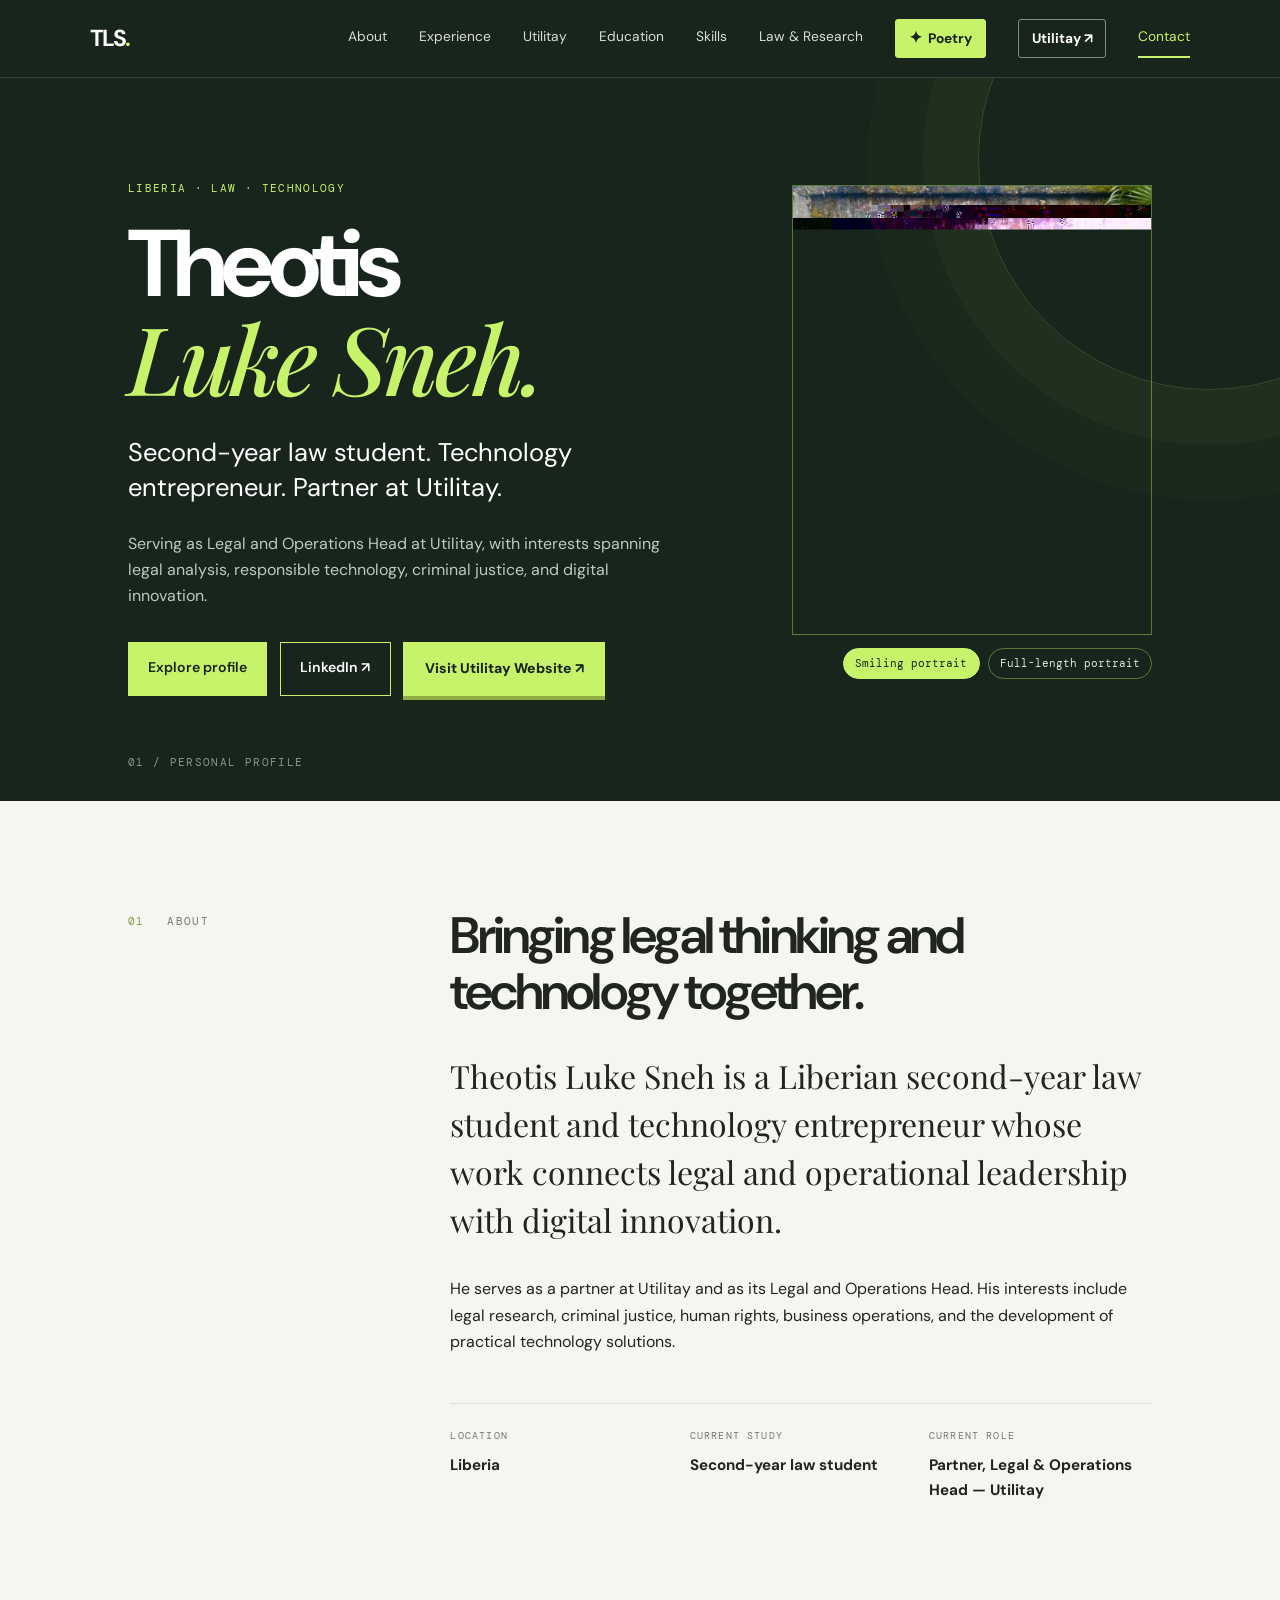
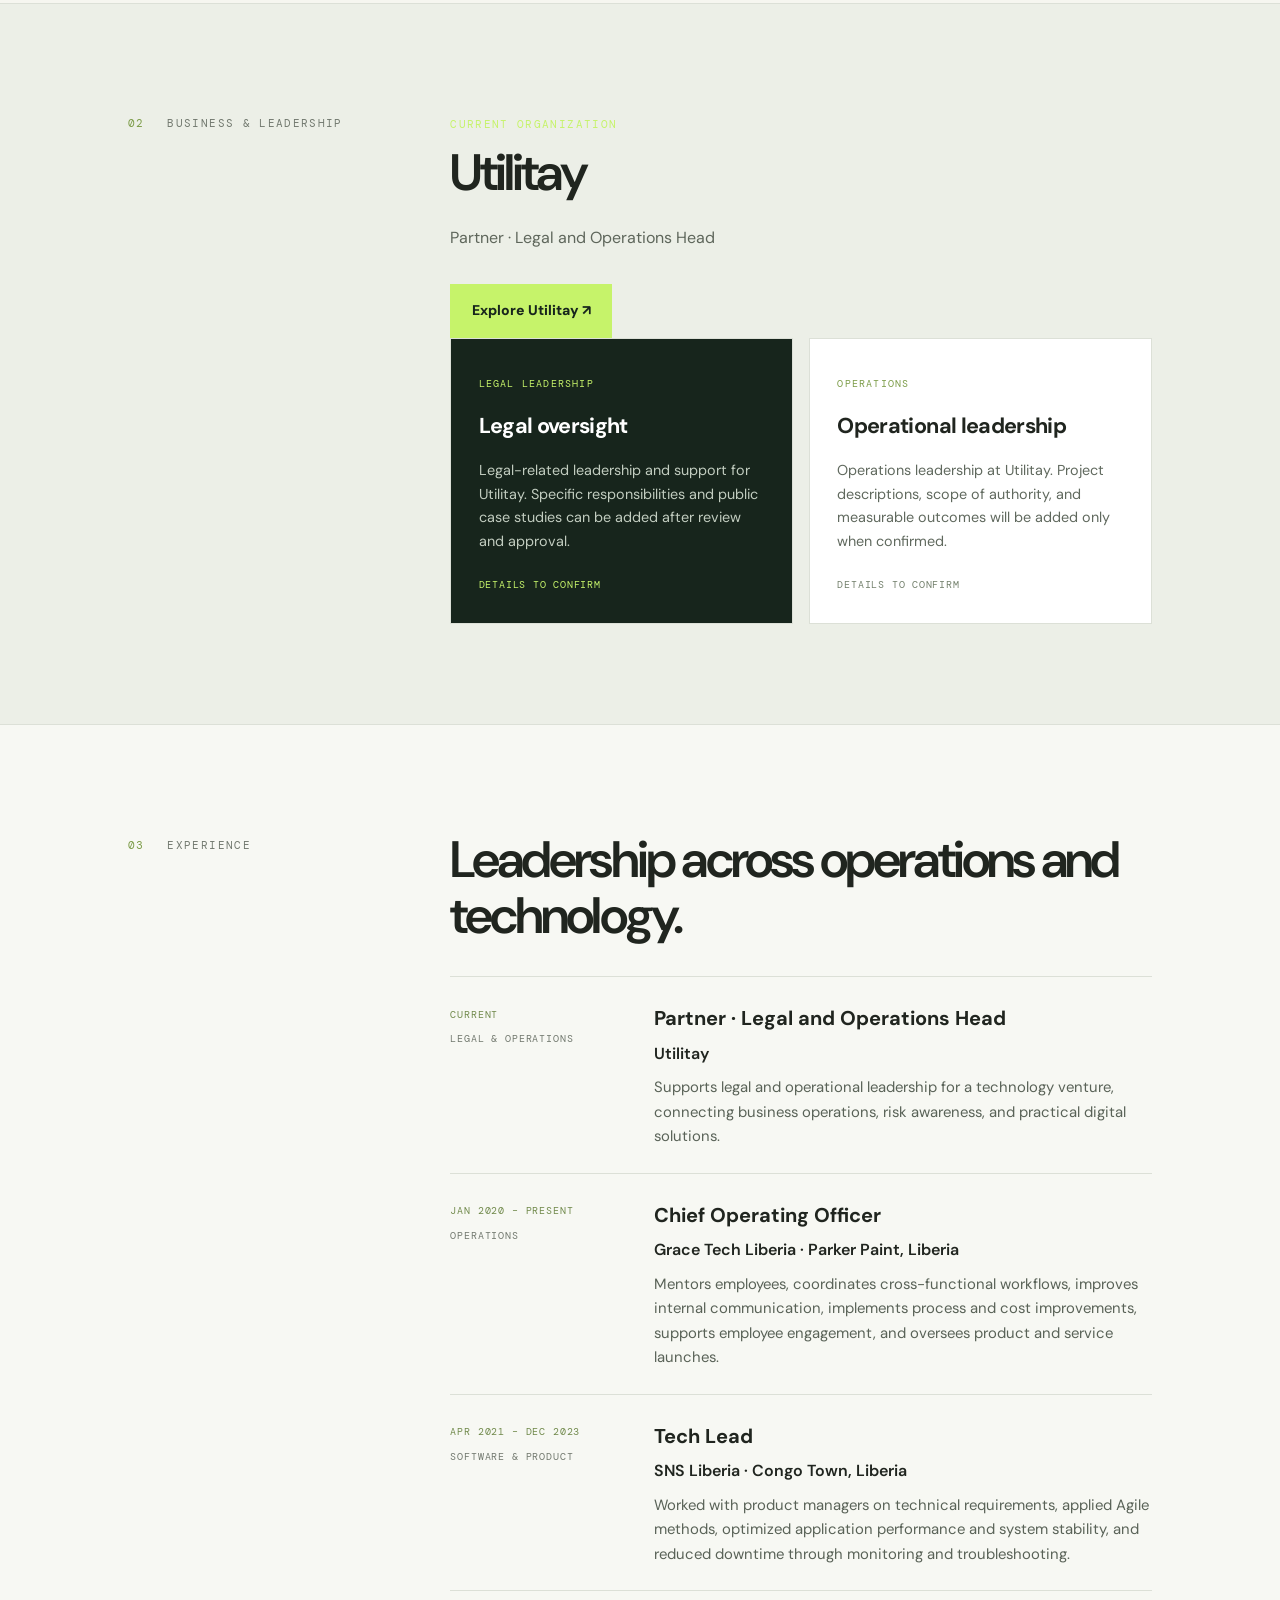
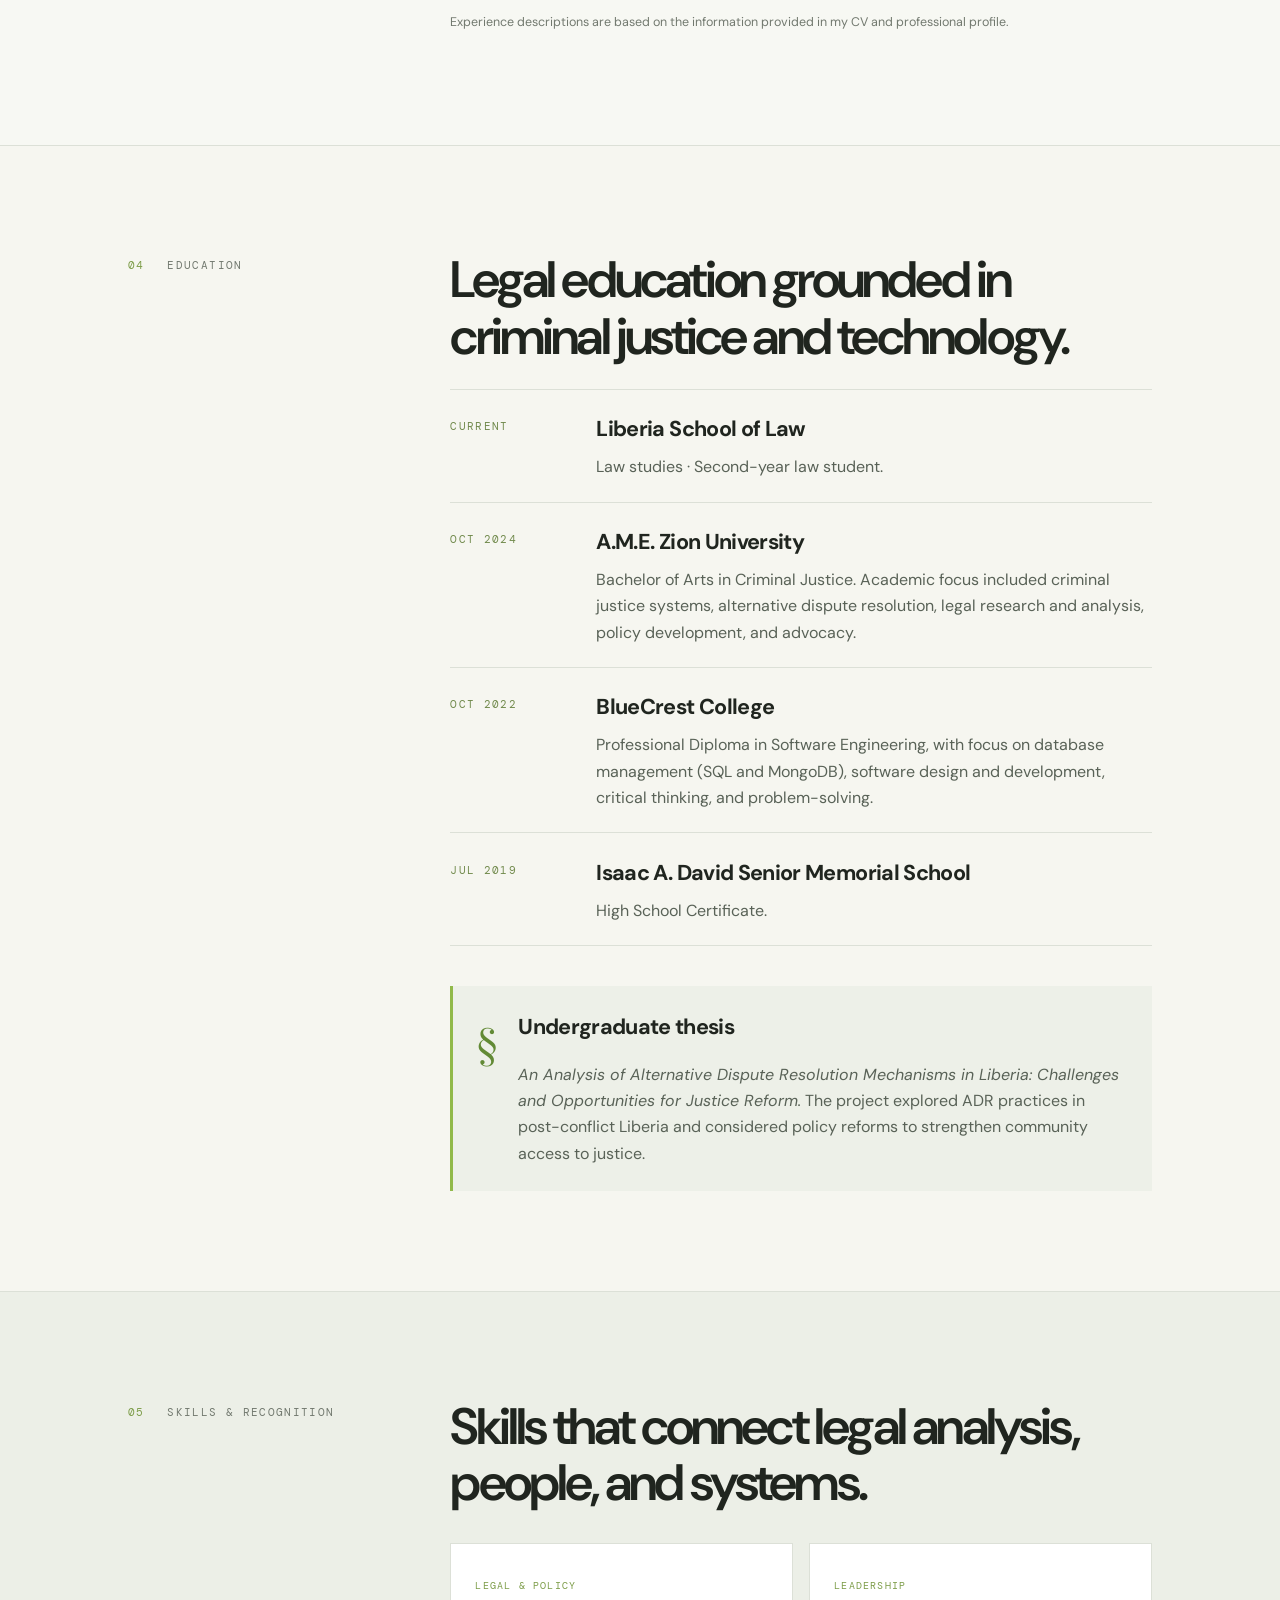
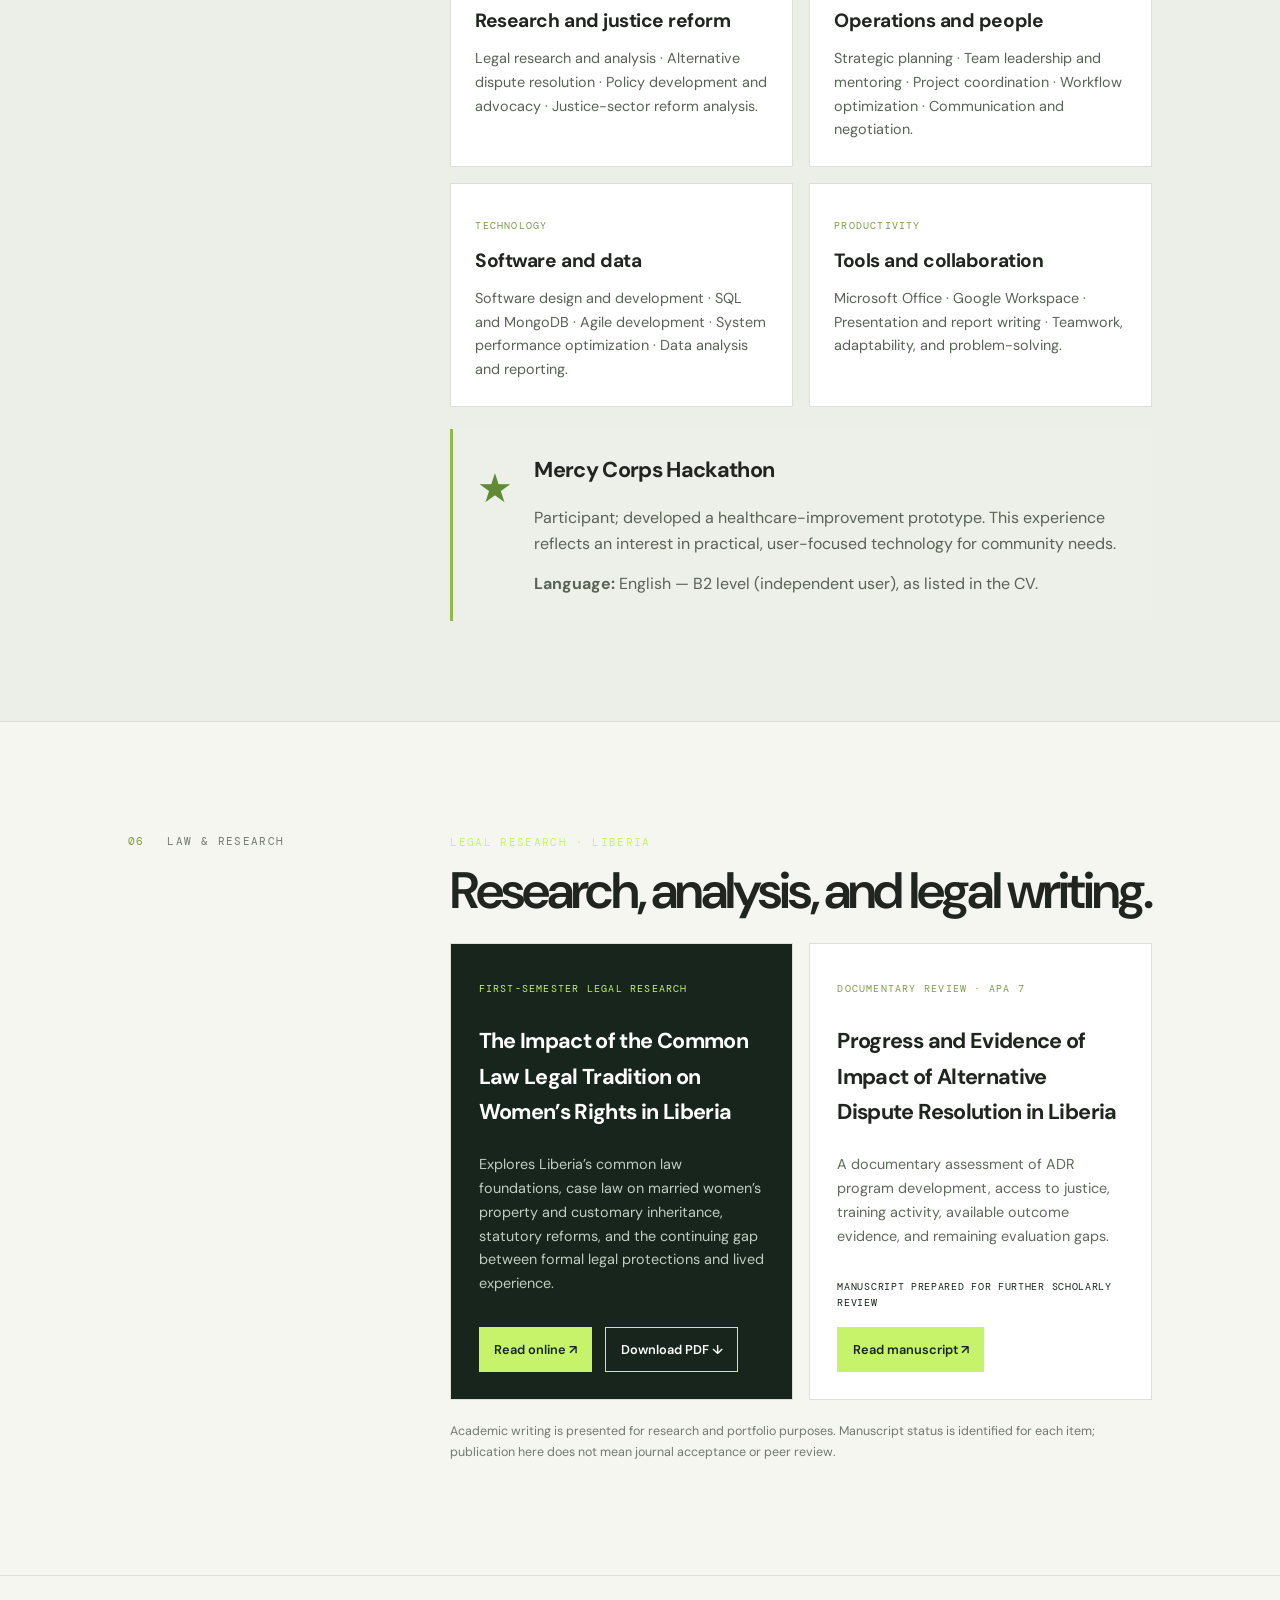
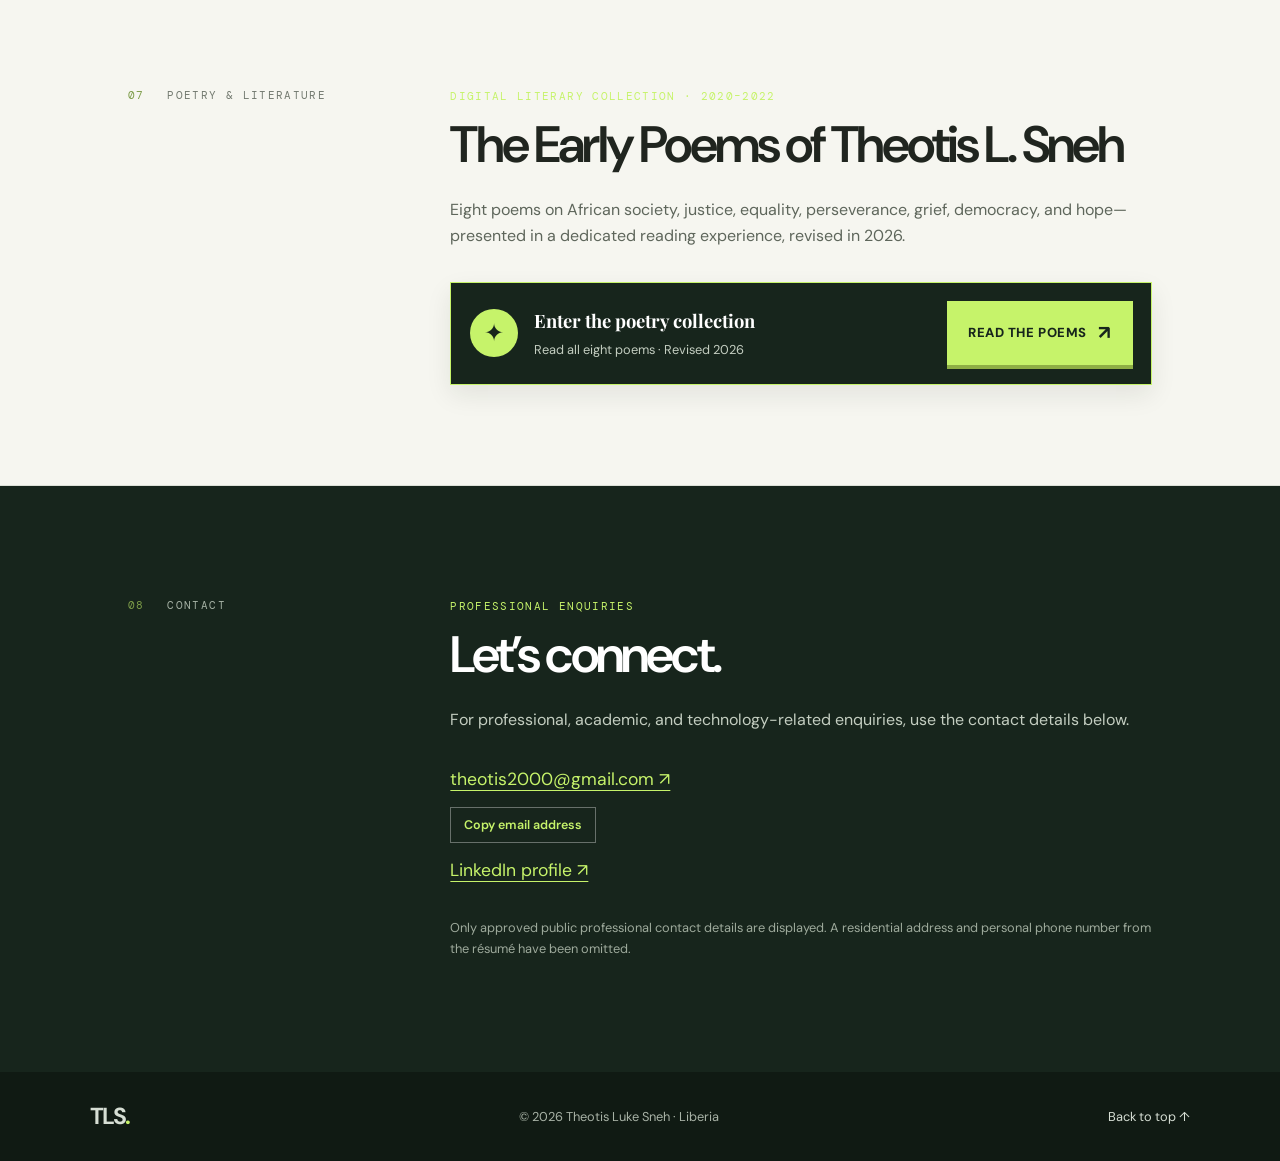
==== commit 0acf0c3d: "Replace profile portrait with graduation photo gallery" ====
--- a/index.html
+++ b/index.html
@@ -50,7 +50,13 @@
         </div>
       </div>
       <div class="portrait-frame">
-      <img class="portrait-photo" src="theotis-luke-sneh-portrait.jpg" alt="Theotis Luke Sneh wearing a navy suit and blue tie">
+        <div class="portrait-gallery">
+          <img class="portrait-photo" id="profile-portrait" src="theotis-luke-sneh-portrait.jpg" alt="Theotis Luke Sneh smiling in a black academic gown and holding a certificate">
+          <div class="portrait-controls" role="group" aria-label="Choose a graduation portrait">
+            <button class="portrait-choice is-active" type="button" data-src="theotis-luke-sneh-portrait.jpg" data-alt="Theotis Luke Sneh smiling in a black academic gown and holding a certificate" aria-pressed="true">Smiling portrait</button>
+            <button class="portrait-choice" type="button" data-src="theotis-luke-sneh-graduation-alternate.jpg" data-alt="Theotis Luke Sneh standing in a black academic gown and holding a certificate" aria-pressed="false">Full-length portrait</button>
+          </div>
+        </div>
       </div>
       <div class="hero-index">01 / PERSONAL PROFILE</div>
     </section>
--- a/styles.css
+++ b/styles.css
@@ -143,3 +143,64 @@
   .poetry-callout { align-items:flex-start; }
   .poetry-cta { width:100%; }
 }
+
+
+/* Prominent link to Utilitay */
+.utilitay-nav-link {
+  display:inline-flex;
+  align-items:center;
+  justify-content:center;
+  gap:.35rem;
+  padding:.45rem .8rem !important;
+  border:1px solid #ffffff75;
+  border-radius:3px;
+  color:var(--white) !important;
+  background:transparent;
+  font-weight:700 !important;
+}
+.utilitay-nav-link::after { display:none; }
+.utilitay-nav-link:hover { color:var(--forest) !important; background:var(--white); border-color:var(--white); }
+.utilitay-hero-button {
+  display:inline-flex;
+  align-items:center;
+  justify-content:center;
+  gap:.5rem;
+  background:var(--lime);
+  color:var(--forest);
+  border:2px solid var(--lime);
+  font-weight:800;
+  box-shadow:0 4px 0 #8eae45;
+}
+.utilitay-hero-button:hover {
+  background:#d8ff91;
+  border-color:#d8ff91;
+  transform:translateY(-2px);
+  box-shadow:0 6px 0 #8eae45;
+}
+.utilitay-section-action { margin-top:1rem; }
+@media(max-width:760px) {
+  nav#main-navigation .utilitay-nav-link {
+    margin:.4rem 0;
+    padding:.75rem .85rem !important;
+    border:1px solid #ffffff75;
+  }
+  .hero .utilitay-hero-button { width:fit-content; }
+}
+
+
+/* Graduation photo selector */
+.portrait-gallery { width:100%; }
+.portrait-photo { transition: opacity .18s ease; }
+.portrait-photo.is-switching { opacity:.42; }
+.portrait-controls { display:flex; flex-wrap:wrap; justify-content:flex-end; gap:.5rem; margin-top:.85rem; }
+.portrait-choice { border:1px solid #c6f36a66; background:transparent; color:#dce6d9; padding:.48rem .7rem; border-radius:999px; font: .66rem/1.3 var(--mono); cursor:pointer; transition:background .18s ease,color .18s ease,border-color .18s ease; }
+.portrait-choice:hover { border-color:var(--lime); color:var(--lime); }
+.portrait-choice.is-active { background:var(--lime); border-color:var(--lime); color:var(--forest); }
+.portrait-choice:focus-visible { outline:3px solid var(--lime); outline-offset:3px; }
+@media(max-width:760px) {
+  .portrait-controls { justify-content:flex-start; }
+  .portrait-choice { font-size:.62rem; }
+}
+@media(prefers-reduced-motion:reduce) {
+  .portrait-photo { transition:none; }
+}
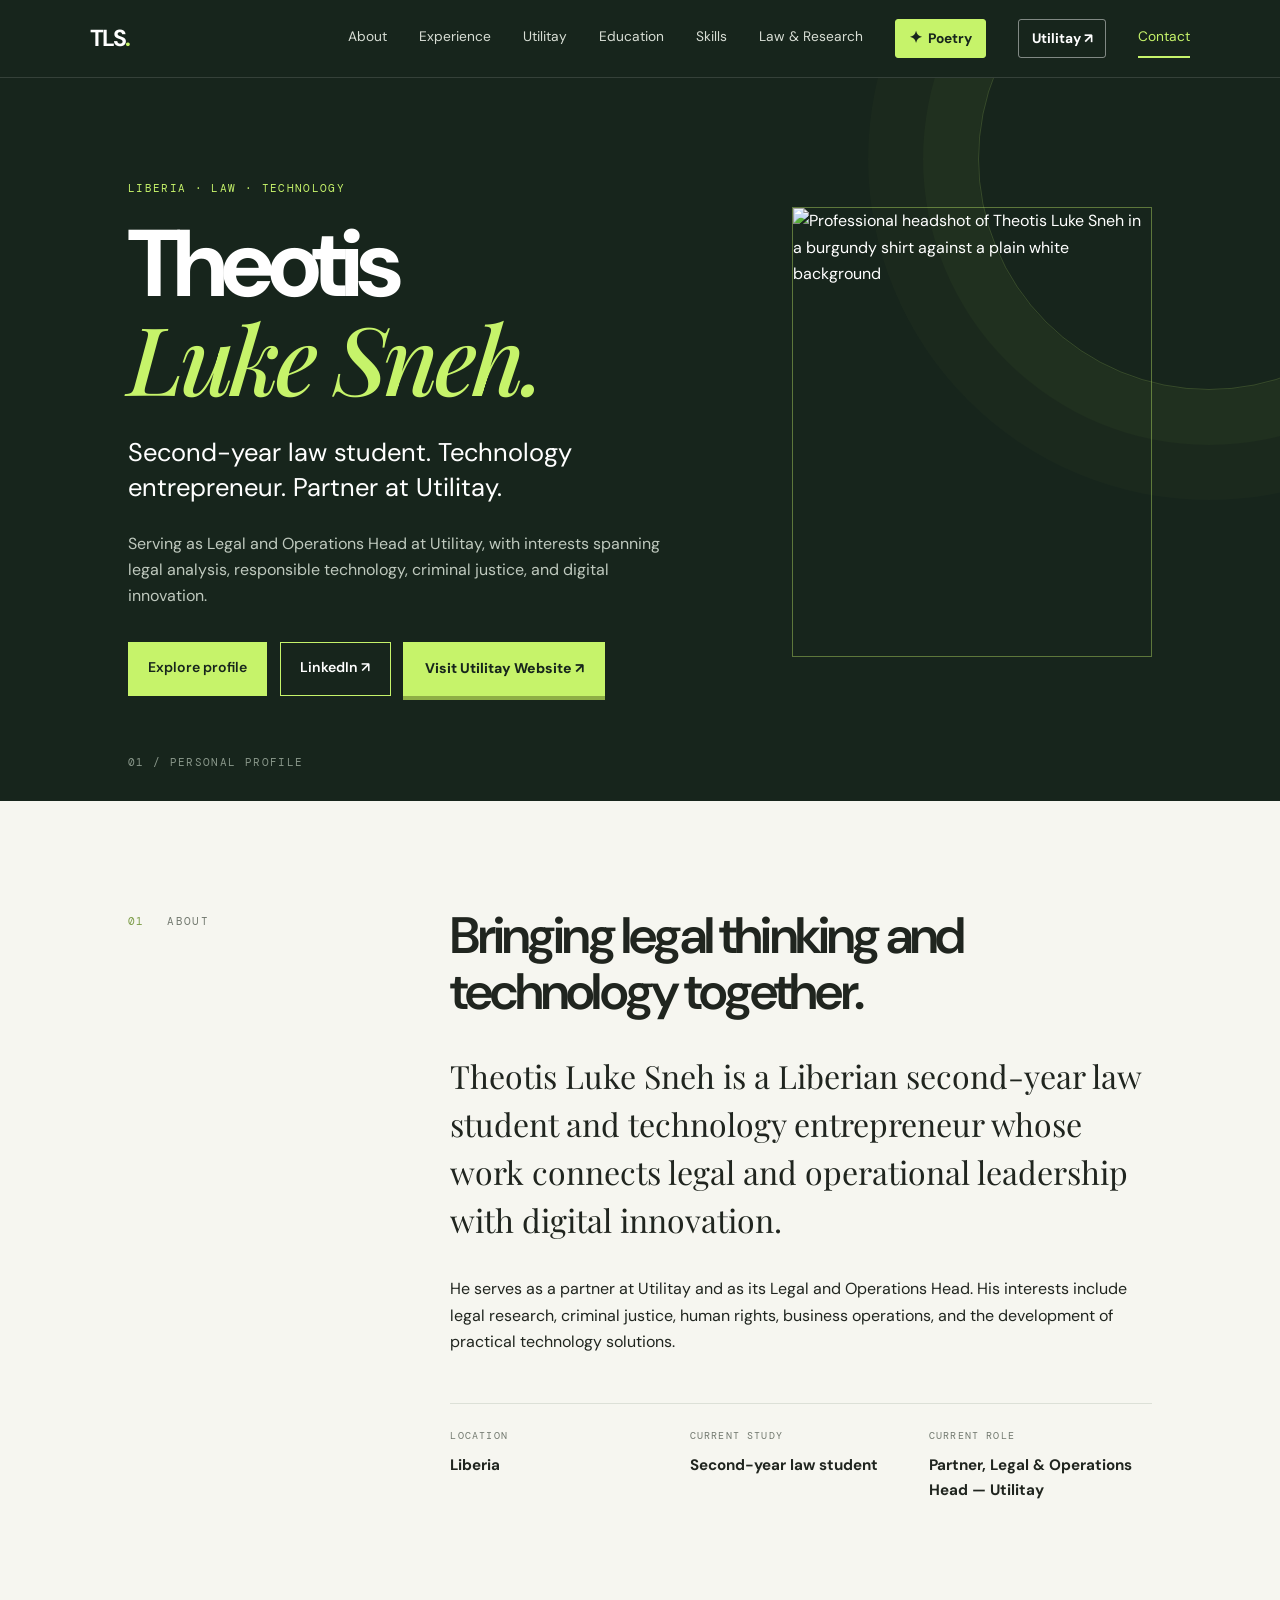
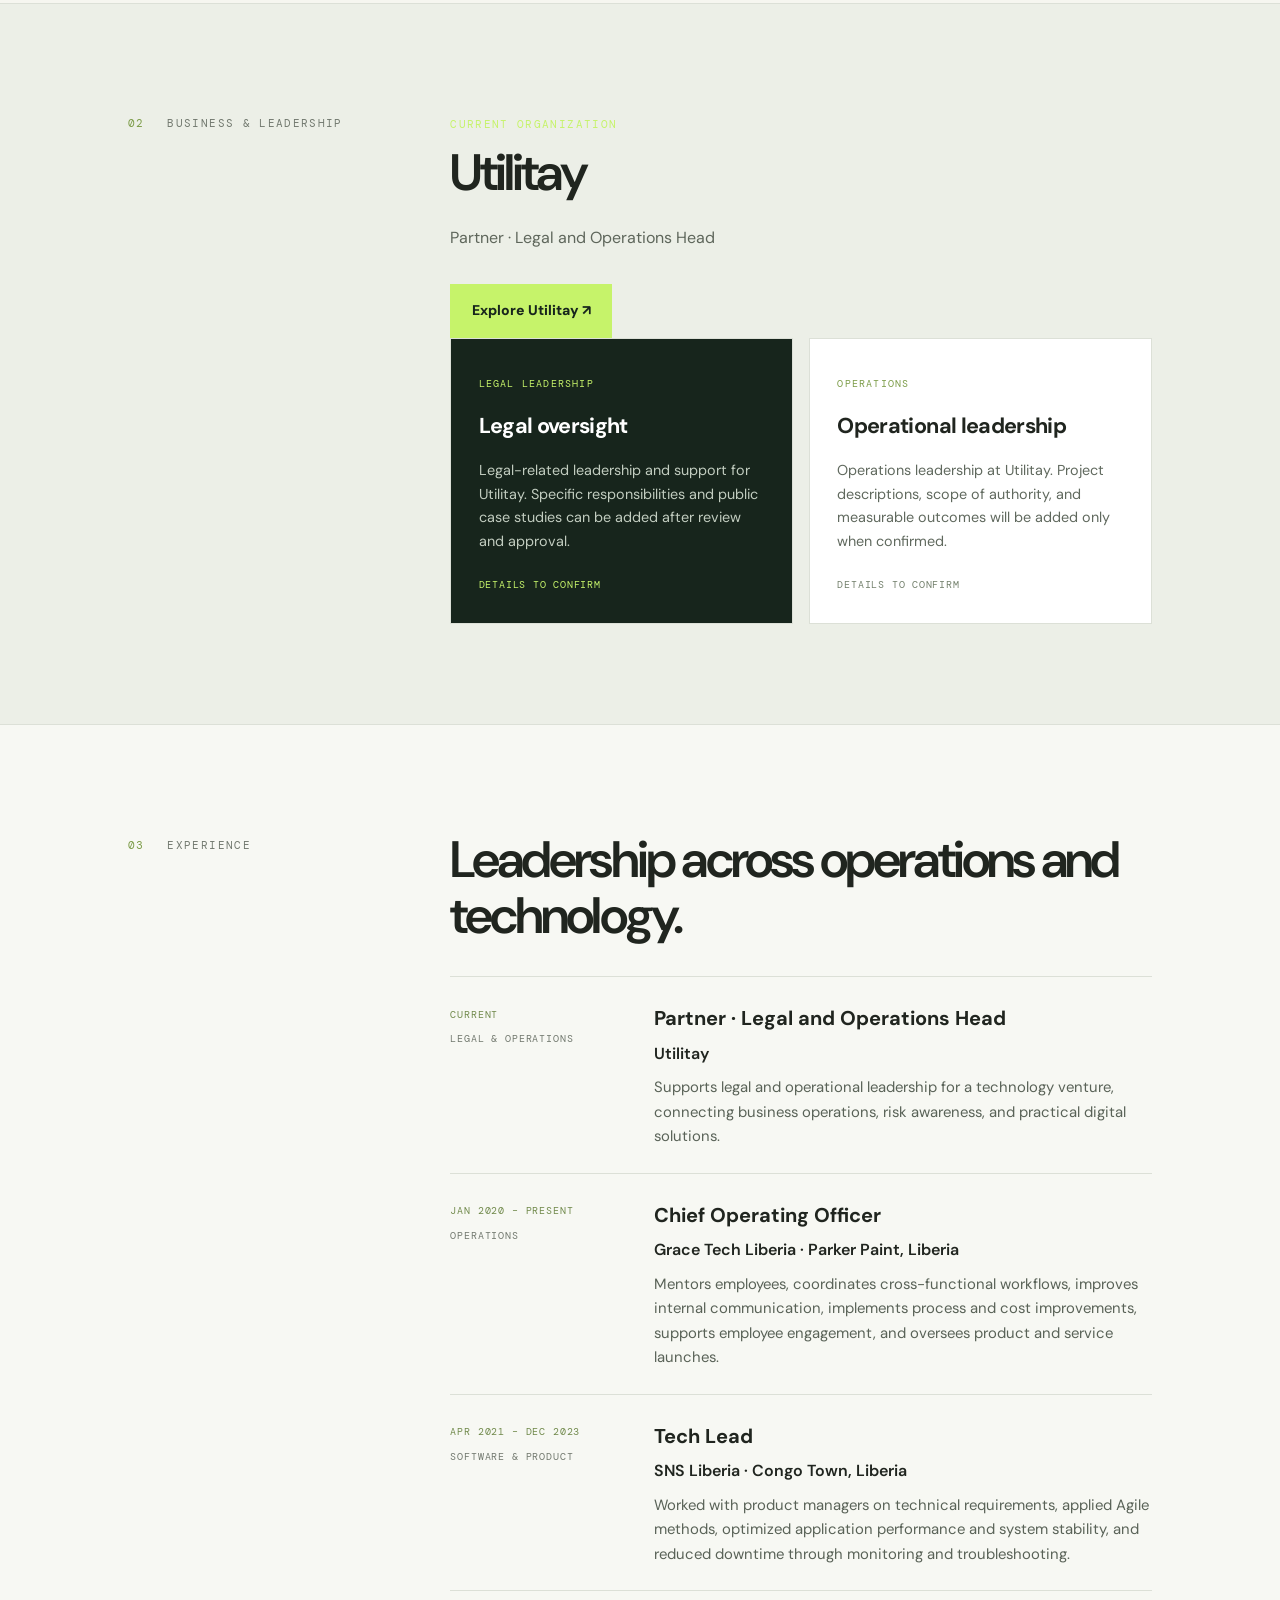
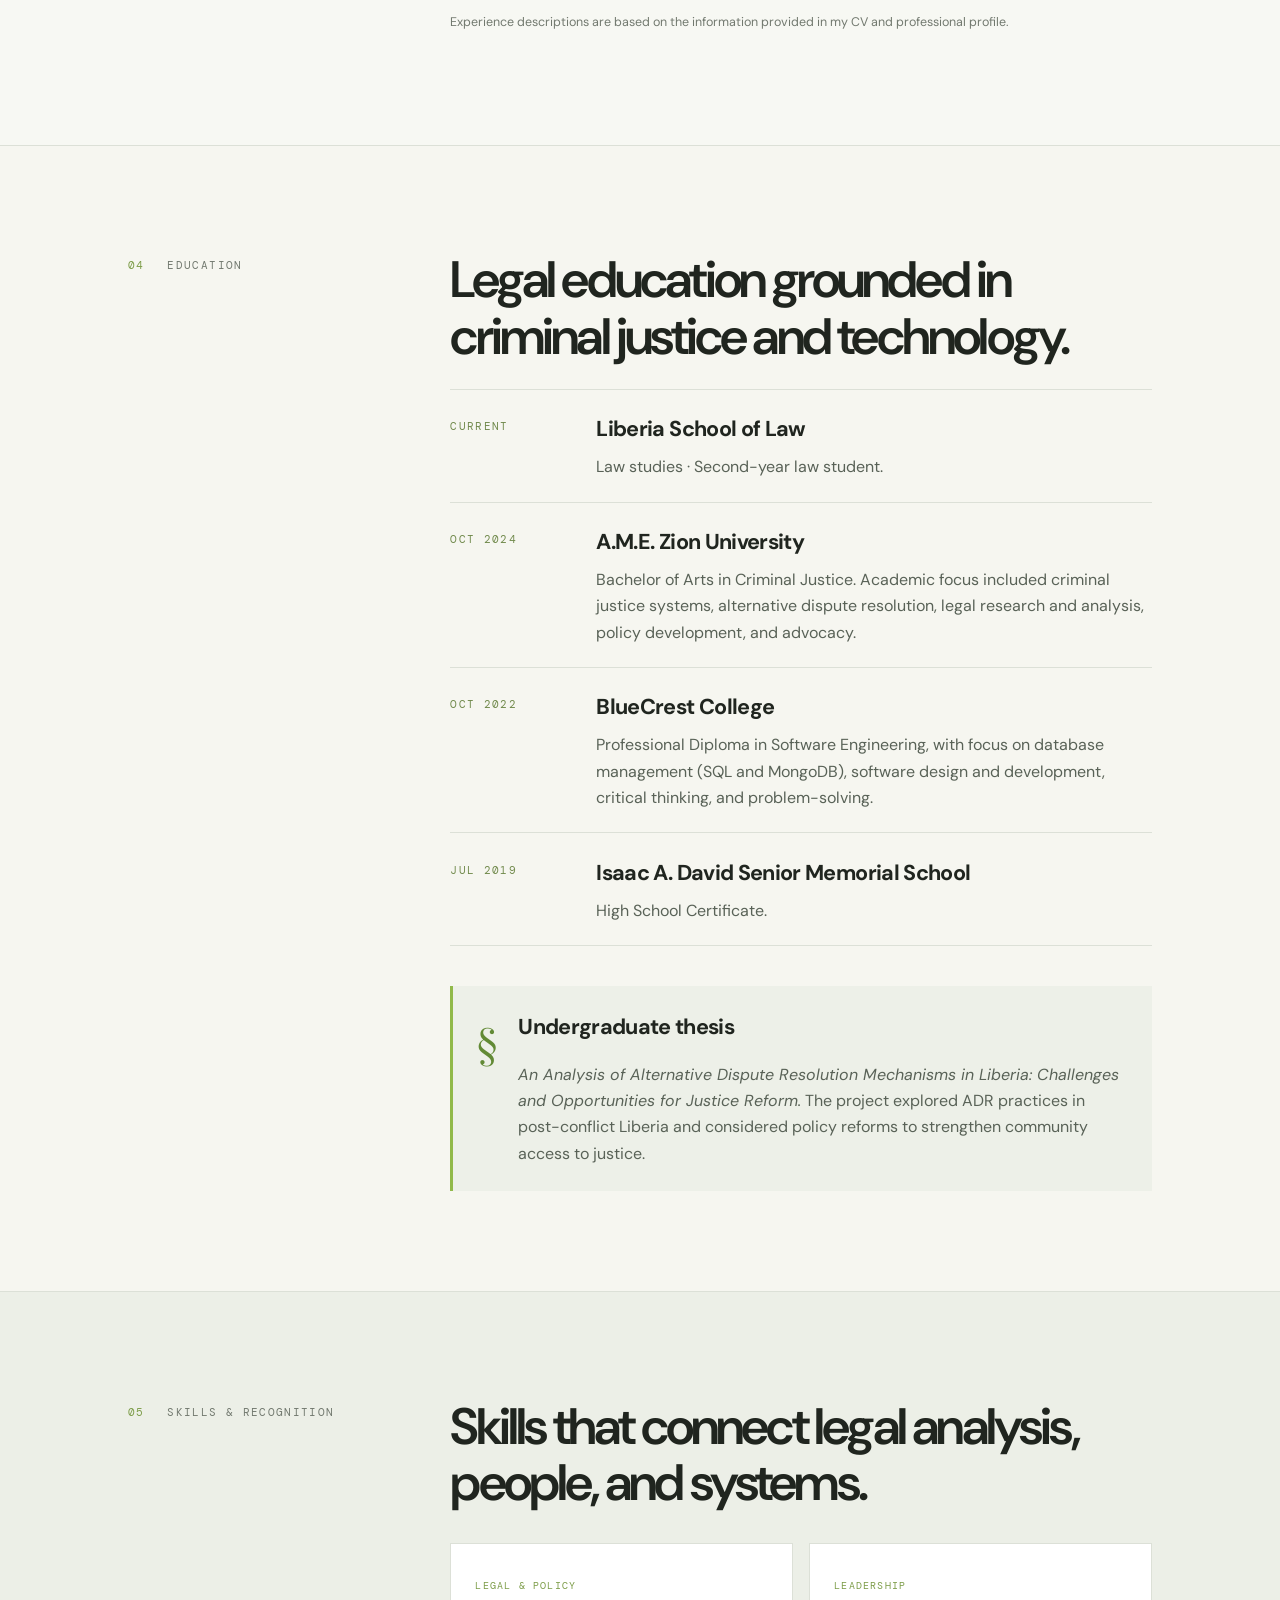
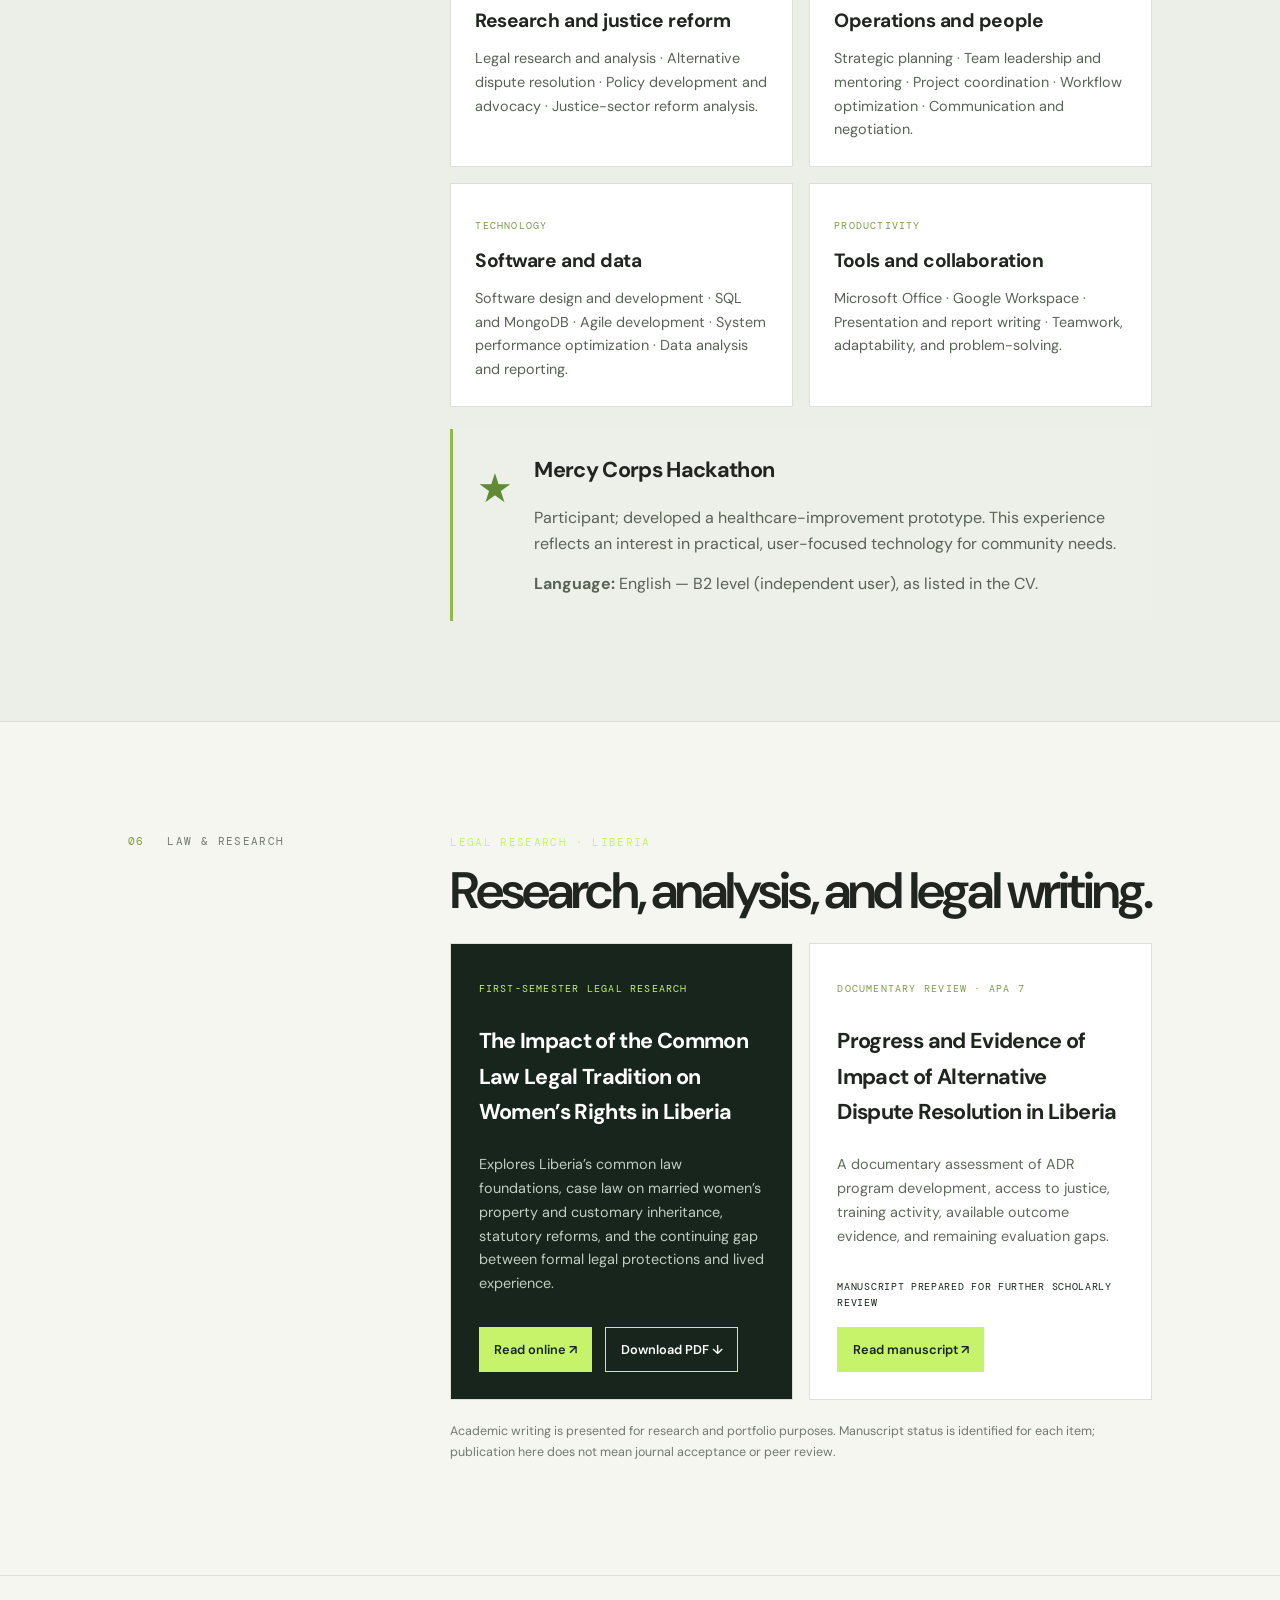
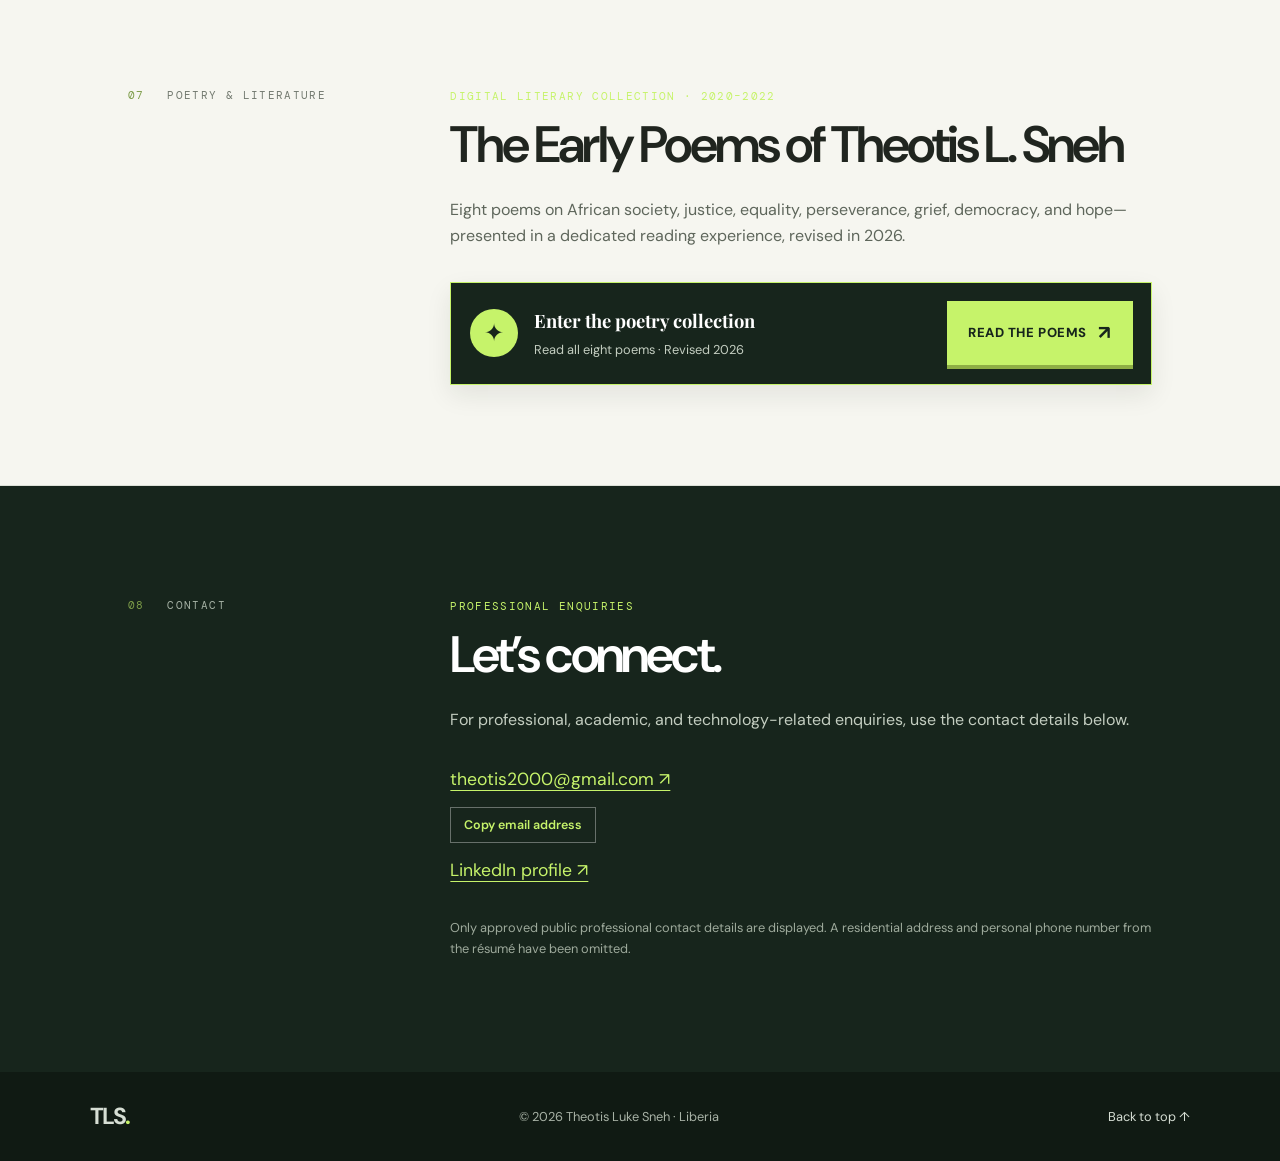
==== commit 53fd94b2: "Use single professional headshot on personal website" ====
--- a/index.html
+++ b/index.html
@@ -50,13 +50,7 @@
         </div>
       </div>
       <div class="portrait-frame">
-        <div class="portrait-gallery">
-          <img class="portrait-photo" id="profile-portrait" src="theotis-luke-sneh-portrait.jpg" alt="Theotis Luke Sneh smiling in a black academic gown and holding a certificate">
-          <div class="portrait-controls" role="group" aria-label="Choose a graduation portrait">
-            <button class="portrait-choice is-active" type="button" data-src="theotis-luke-sneh-portrait.jpg" data-alt="Theotis Luke Sneh smiling in a black academic gown and holding a certificate" aria-pressed="true">Smiling portrait</button>
-            <button class="portrait-choice" type="button" data-src="theotis-luke-sneh-graduation-alternate.jpg" data-alt="Theotis Luke Sneh standing in a black academic gown and holding a certificate" aria-pressed="false">Full-length portrait</button>
-          </div>
-        </div>
+        <img class="portrait-photo" src="theotis-luke-sneh-portrait.jpg" alt="Professional headshot of Theotis Luke Sneh in a burgundy shirt against a plain white background" loading="eager" decoding="async">
       </div>
       <div class="hero-index">01 / PERSONAL PROFILE</div>
     </section>
--- a/styles.css
+++ b/styles.css
@@ -186,21 +186,3 @@
   }
   .hero .utilitay-hero-button { width:fit-content; }
 }
-
-
-/* Graduation photo selector */
-.portrait-gallery { width:100%; }
-.portrait-photo { transition: opacity .18s ease; }
-.portrait-photo.is-switching { opacity:.42; }
-.portrait-controls { display:flex; flex-wrap:wrap; justify-content:flex-end; gap:.5rem; margin-top:.85rem; }
-.portrait-choice { border:1px solid #c6f36a66; background:transparent; color:#dce6d9; padding:.48rem .7rem; border-radius:999px; font: .66rem/1.3 var(--mono); cursor:pointer; transition:background .18s ease,color .18s ease,border-color .18s ease; }
-.portrait-choice:hover { border-color:var(--lime); color:var(--lime); }
-.portrait-choice.is-active { background:var(--lime); border-color:var(--lime); color:var(--forest); }
-.portrait-choice:focus-visible { outline:3px solid var(--lime); outline-offset:3px; }
-@media(max-width:760px) {
-  .portrait-controls { justify-content:flex-start; }
-  .portrait-choice { font-size:.62rem; }
-}
-@media(prefers-reduced-motion:reduce) {
-  .portrait-photo { transition:none; }
-}
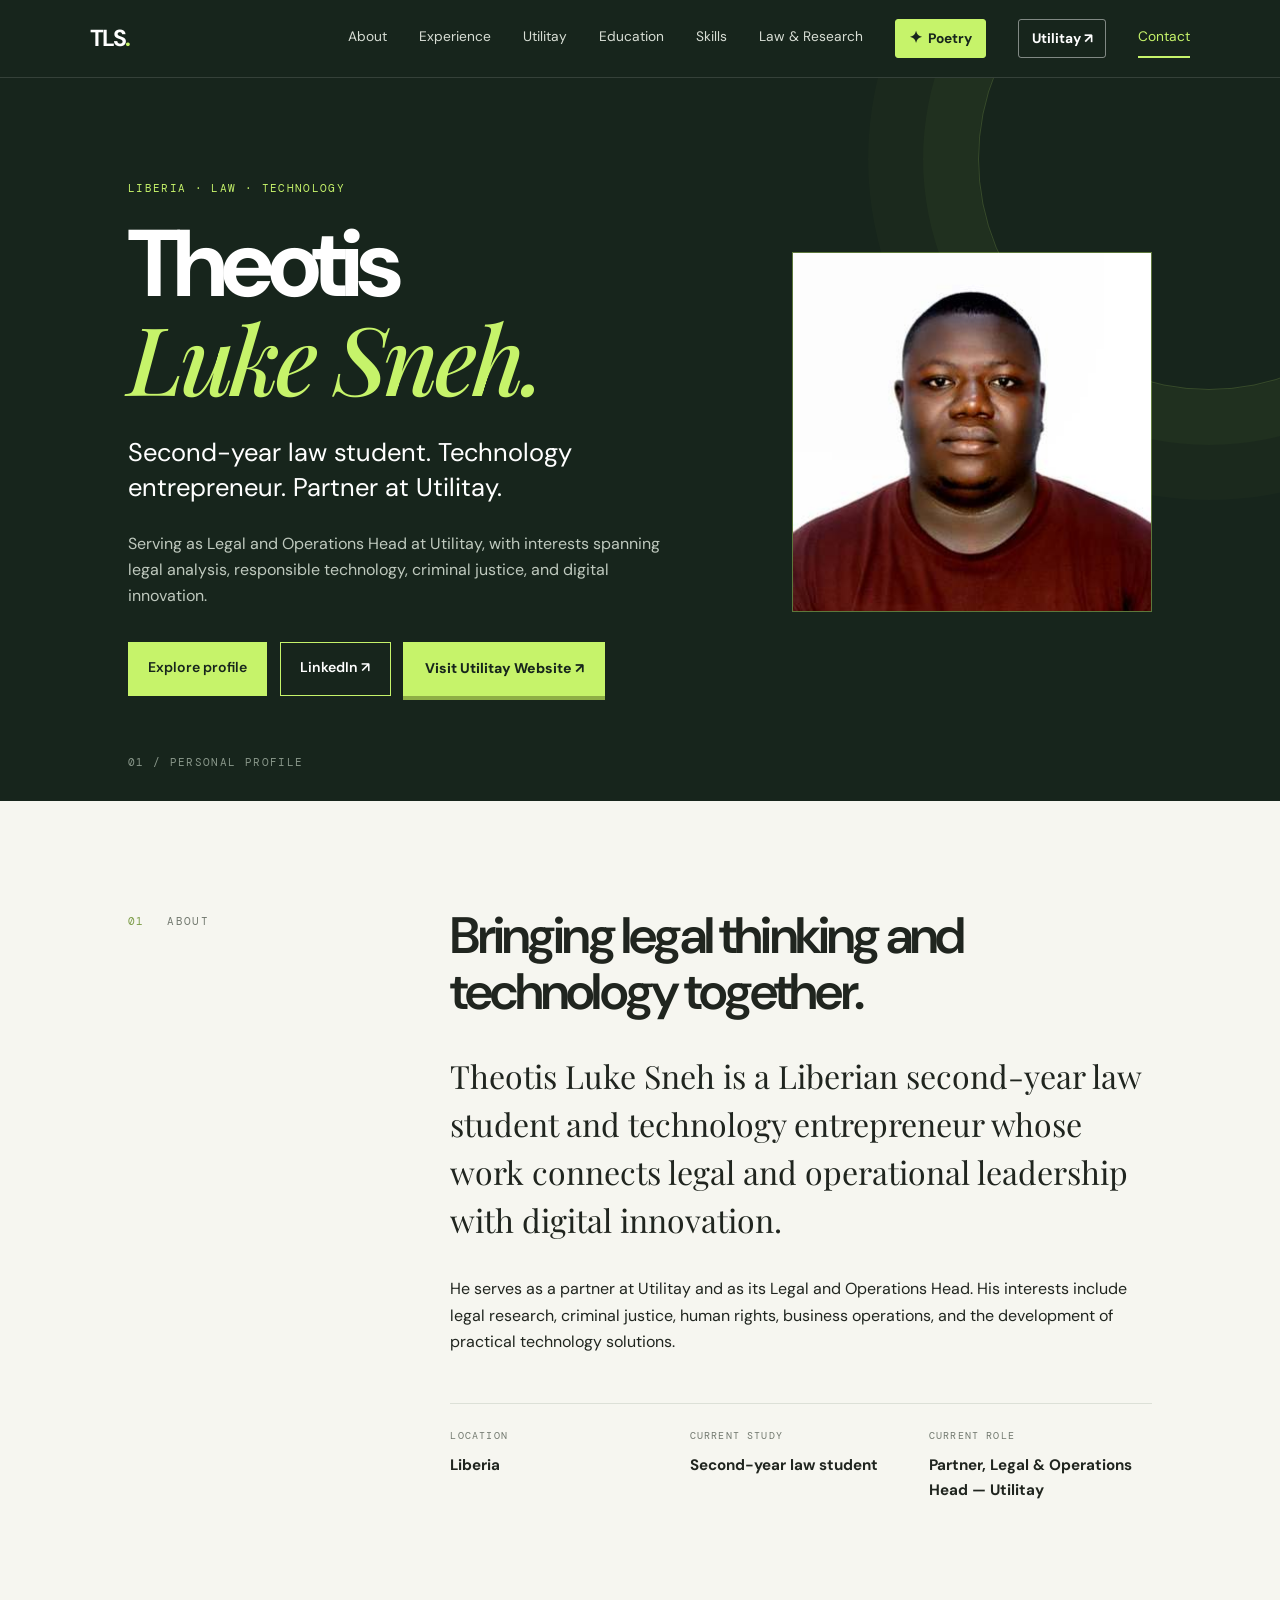
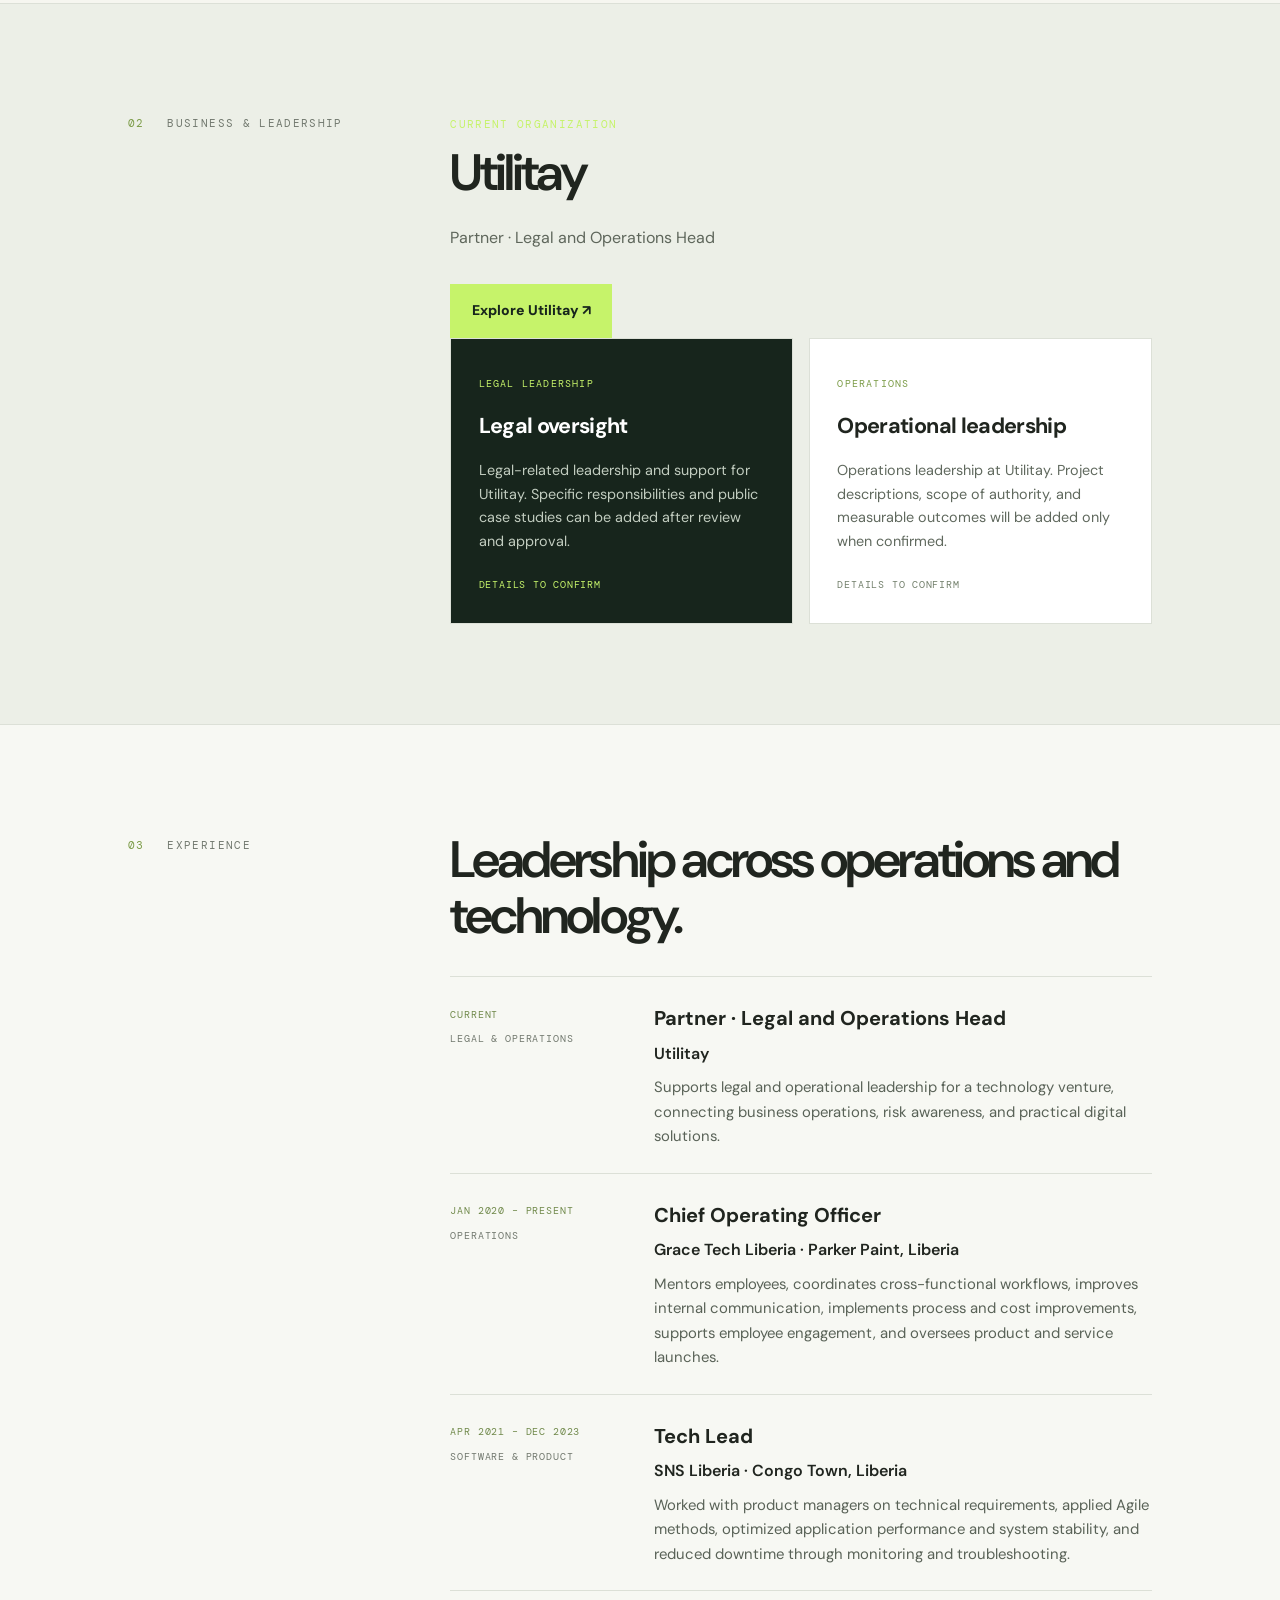
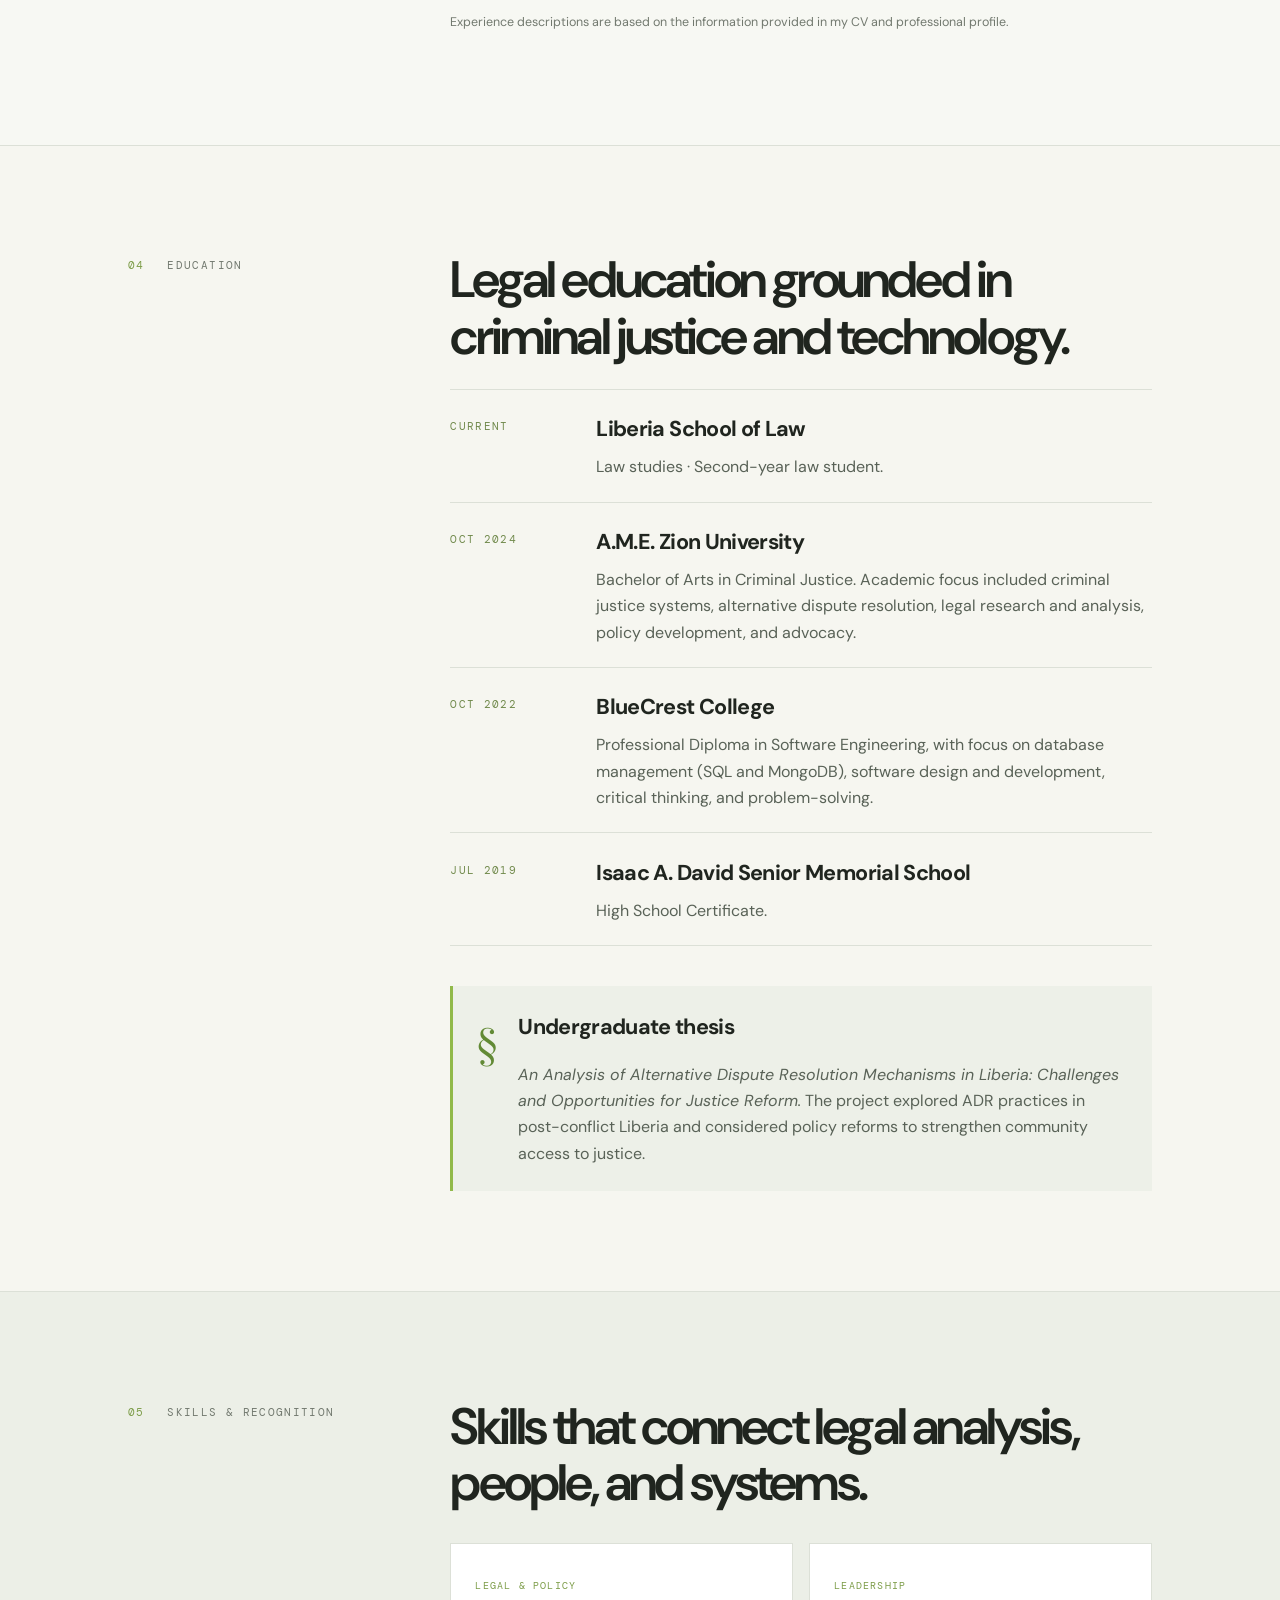
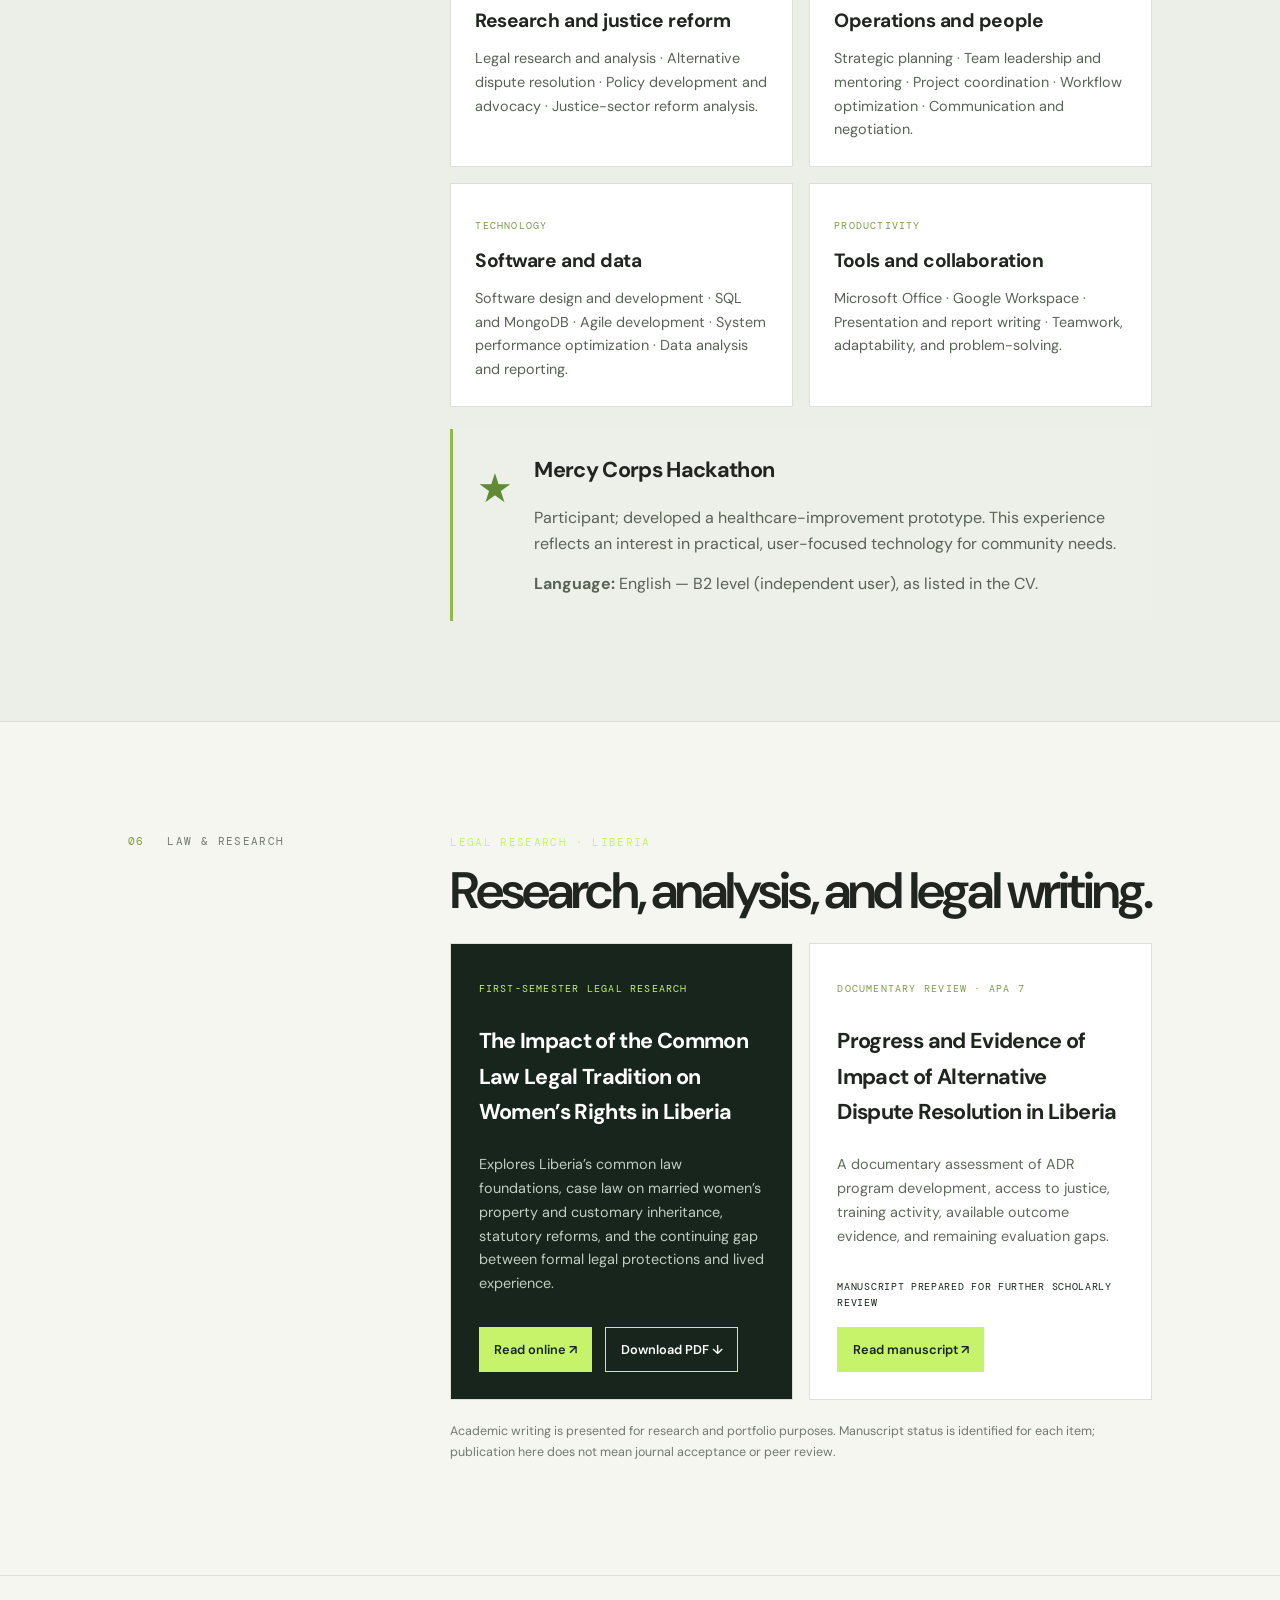
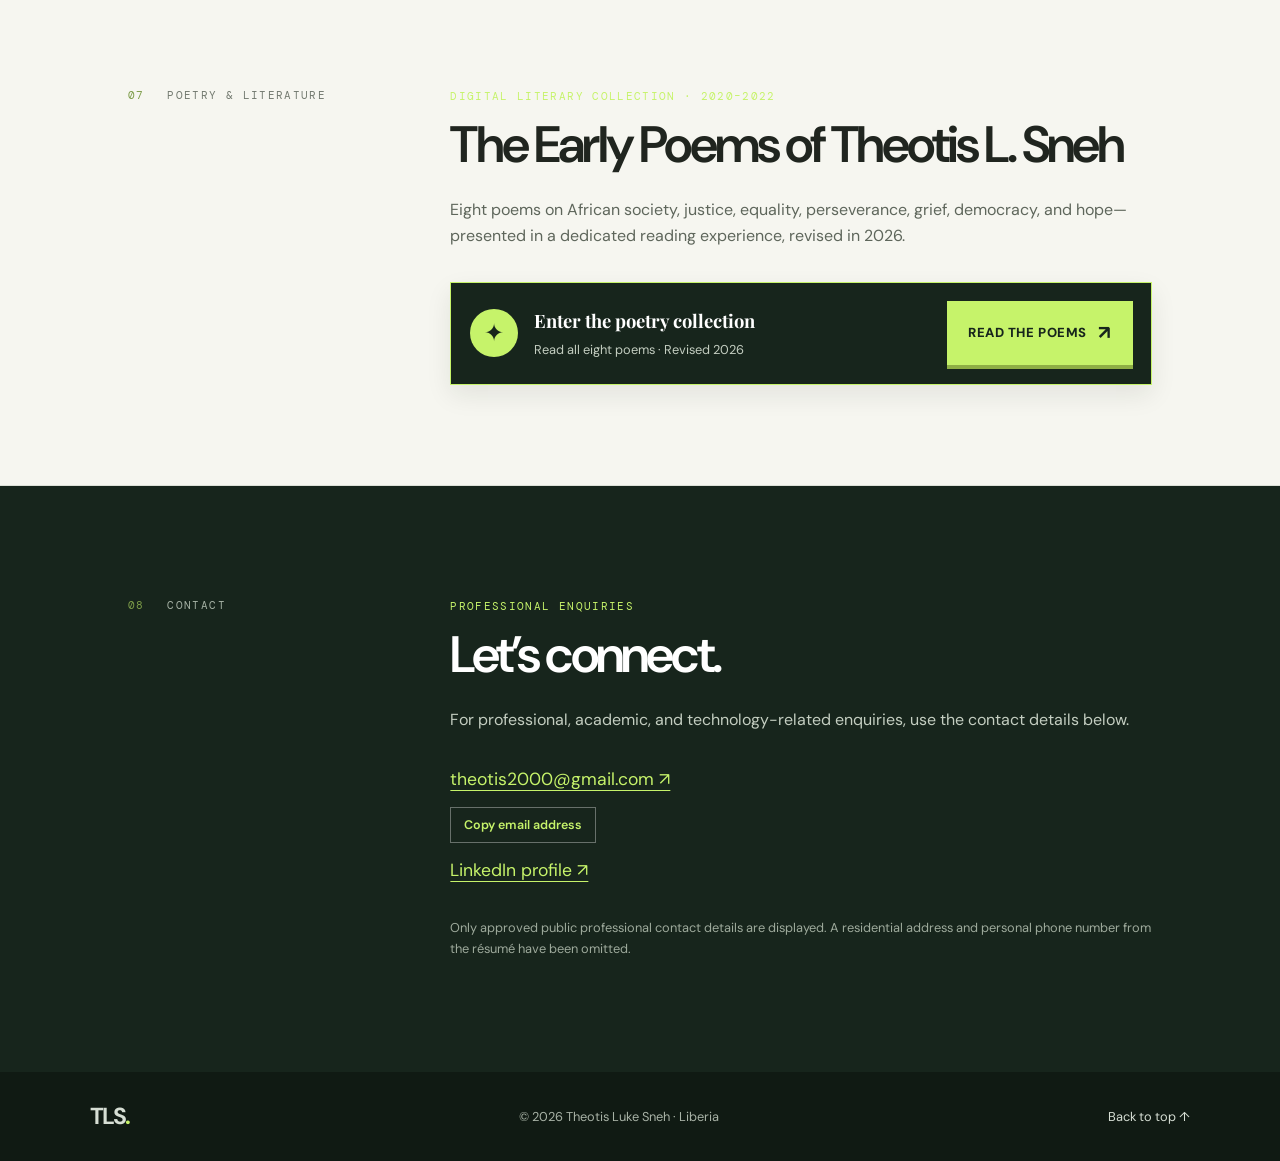
==== commit 3f6ed2a7: "Fix profile headshot asset and refresh image URL" ====
--- a/index.html
+++ b/index.html
@@ -50,7 +50,7 @@
         </div>
       </div>
       <div class="portrait-frame">
-        <img class="portrait-photo" src="theotis-luke-sneh-portrait.jpg" alt="Professional headshot of Theotis Luke Sneh in a burgundy shirt against a plain white background" loading="eager" decoding="async">
+        <img class="portrait-photo" src="theotis-luke-sneh-portrait.jpg?v=3" alt="Professional headshot of Theotis Luke Sneh in a burgundy shirt against a plain white background" width="360" height="360" loading="eager" decoding="async">
       </div>
       <div class="hero-index">01 / PERSONAL PROFILE</div>
     </section>
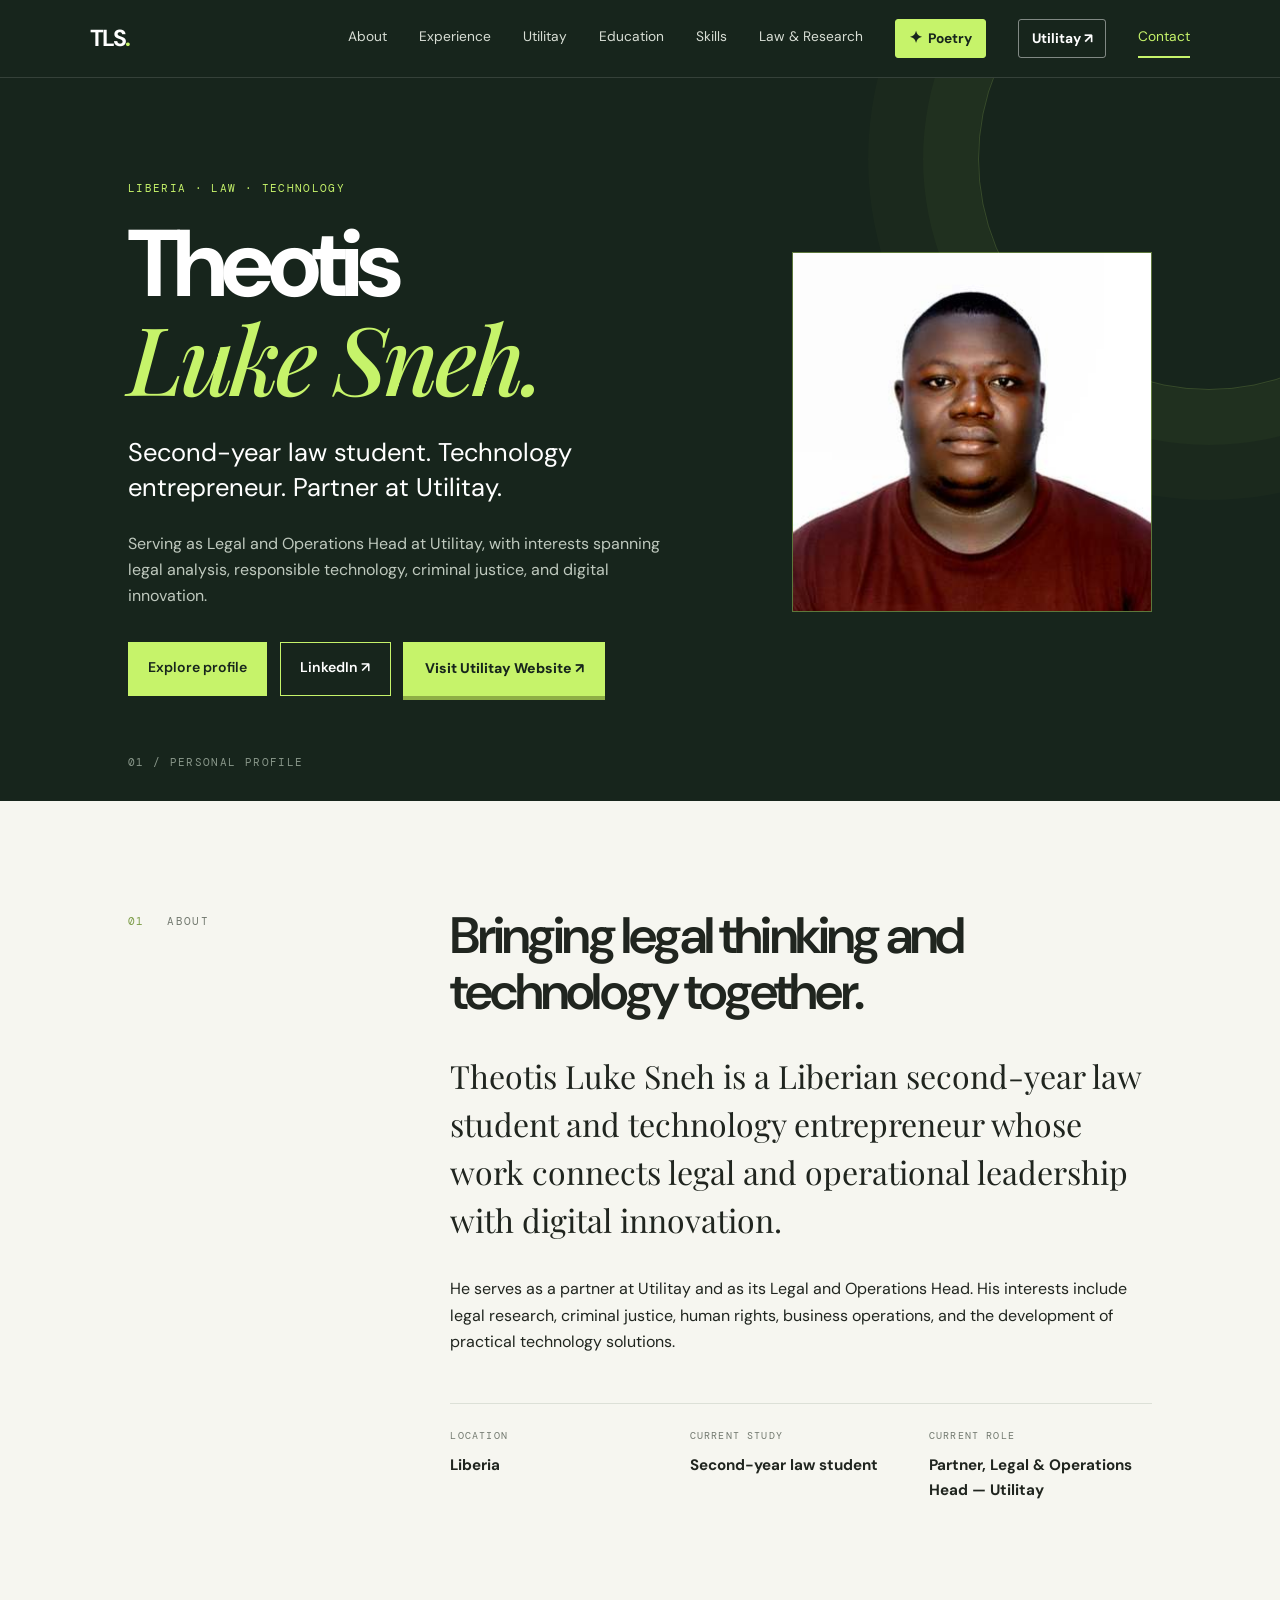
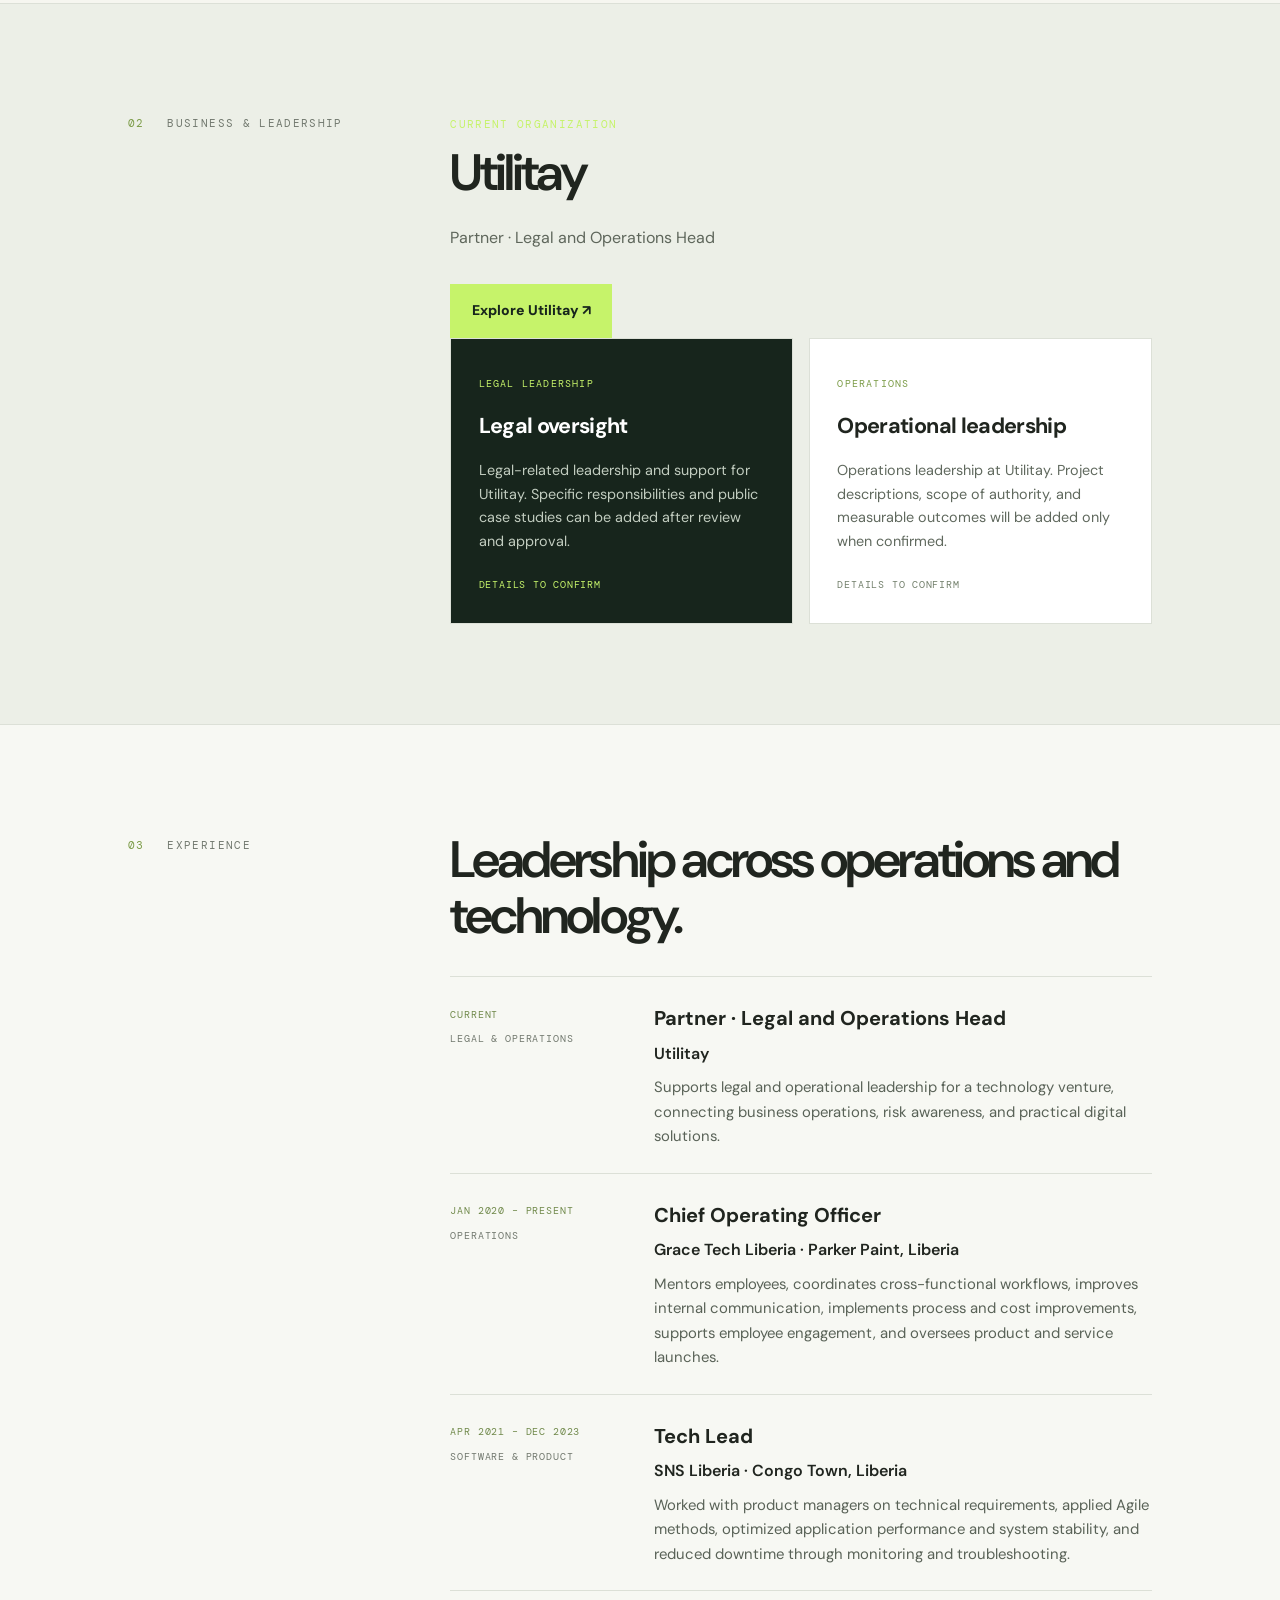
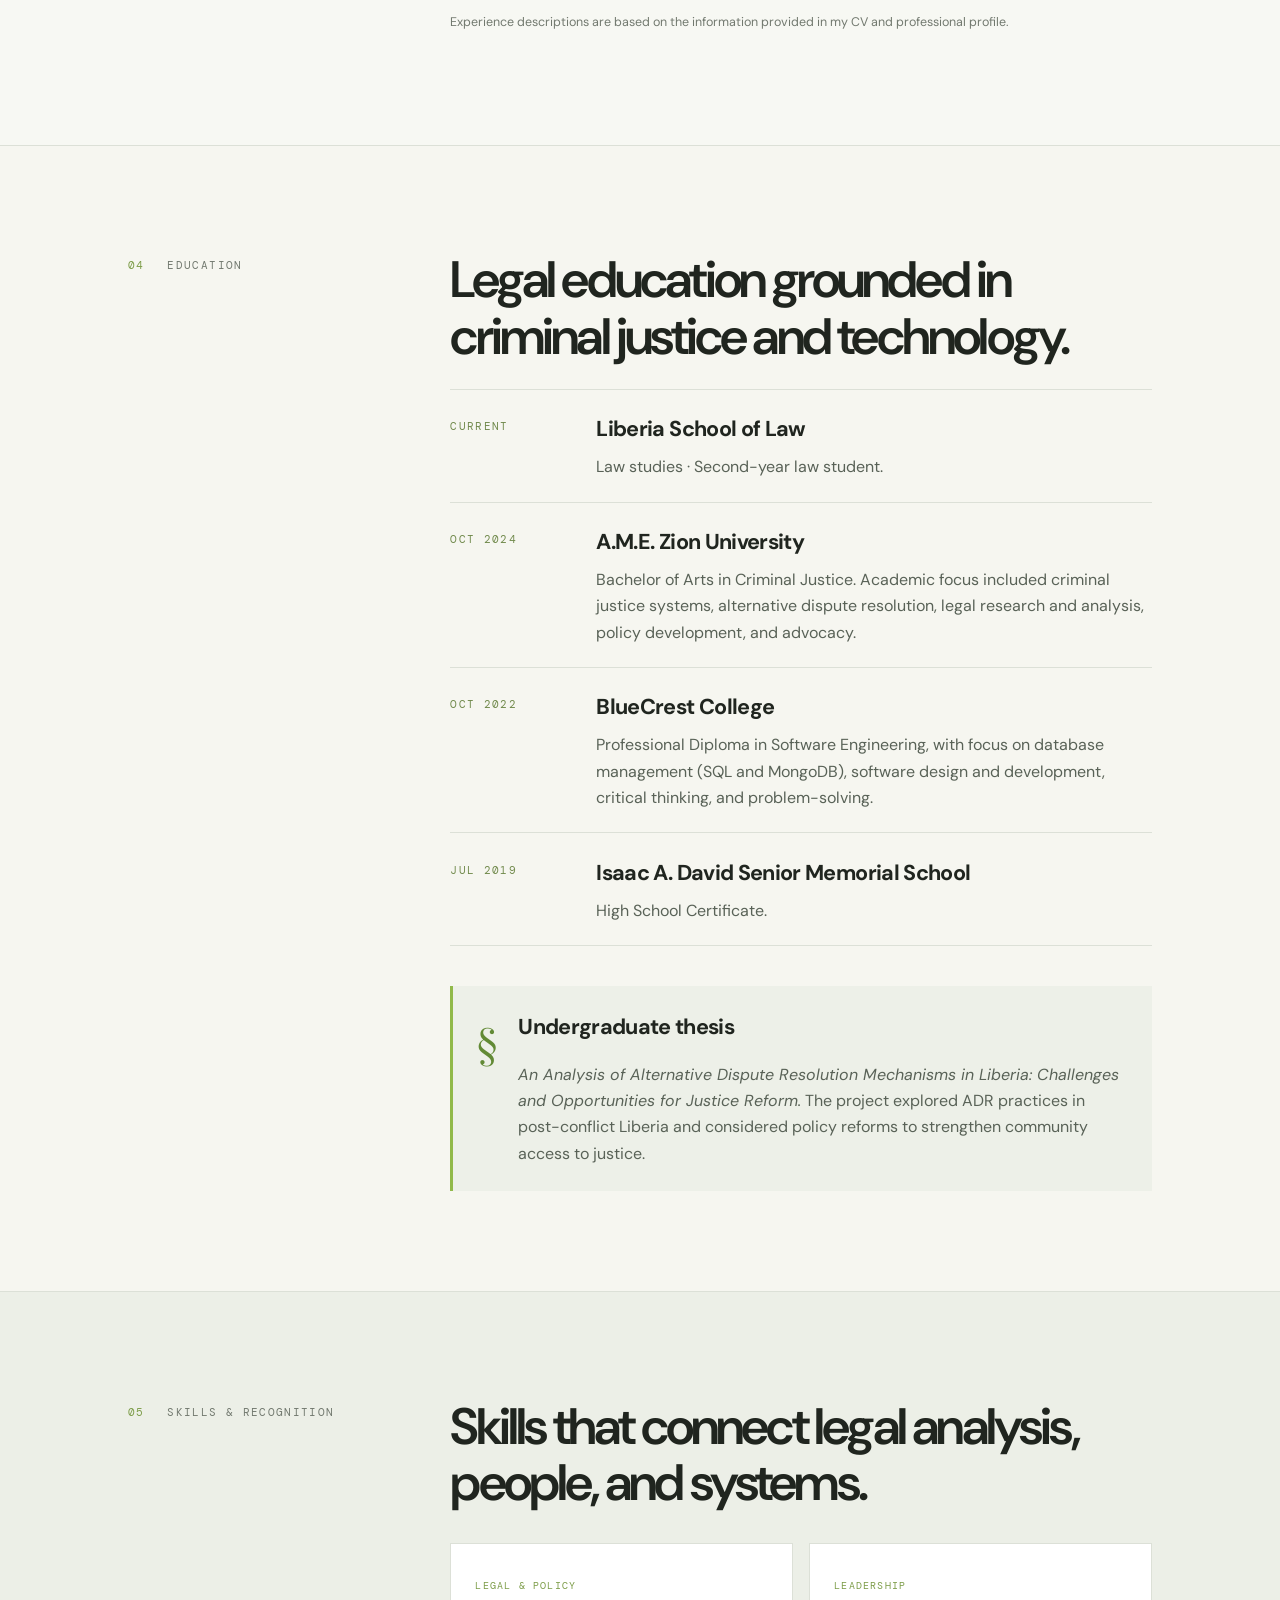
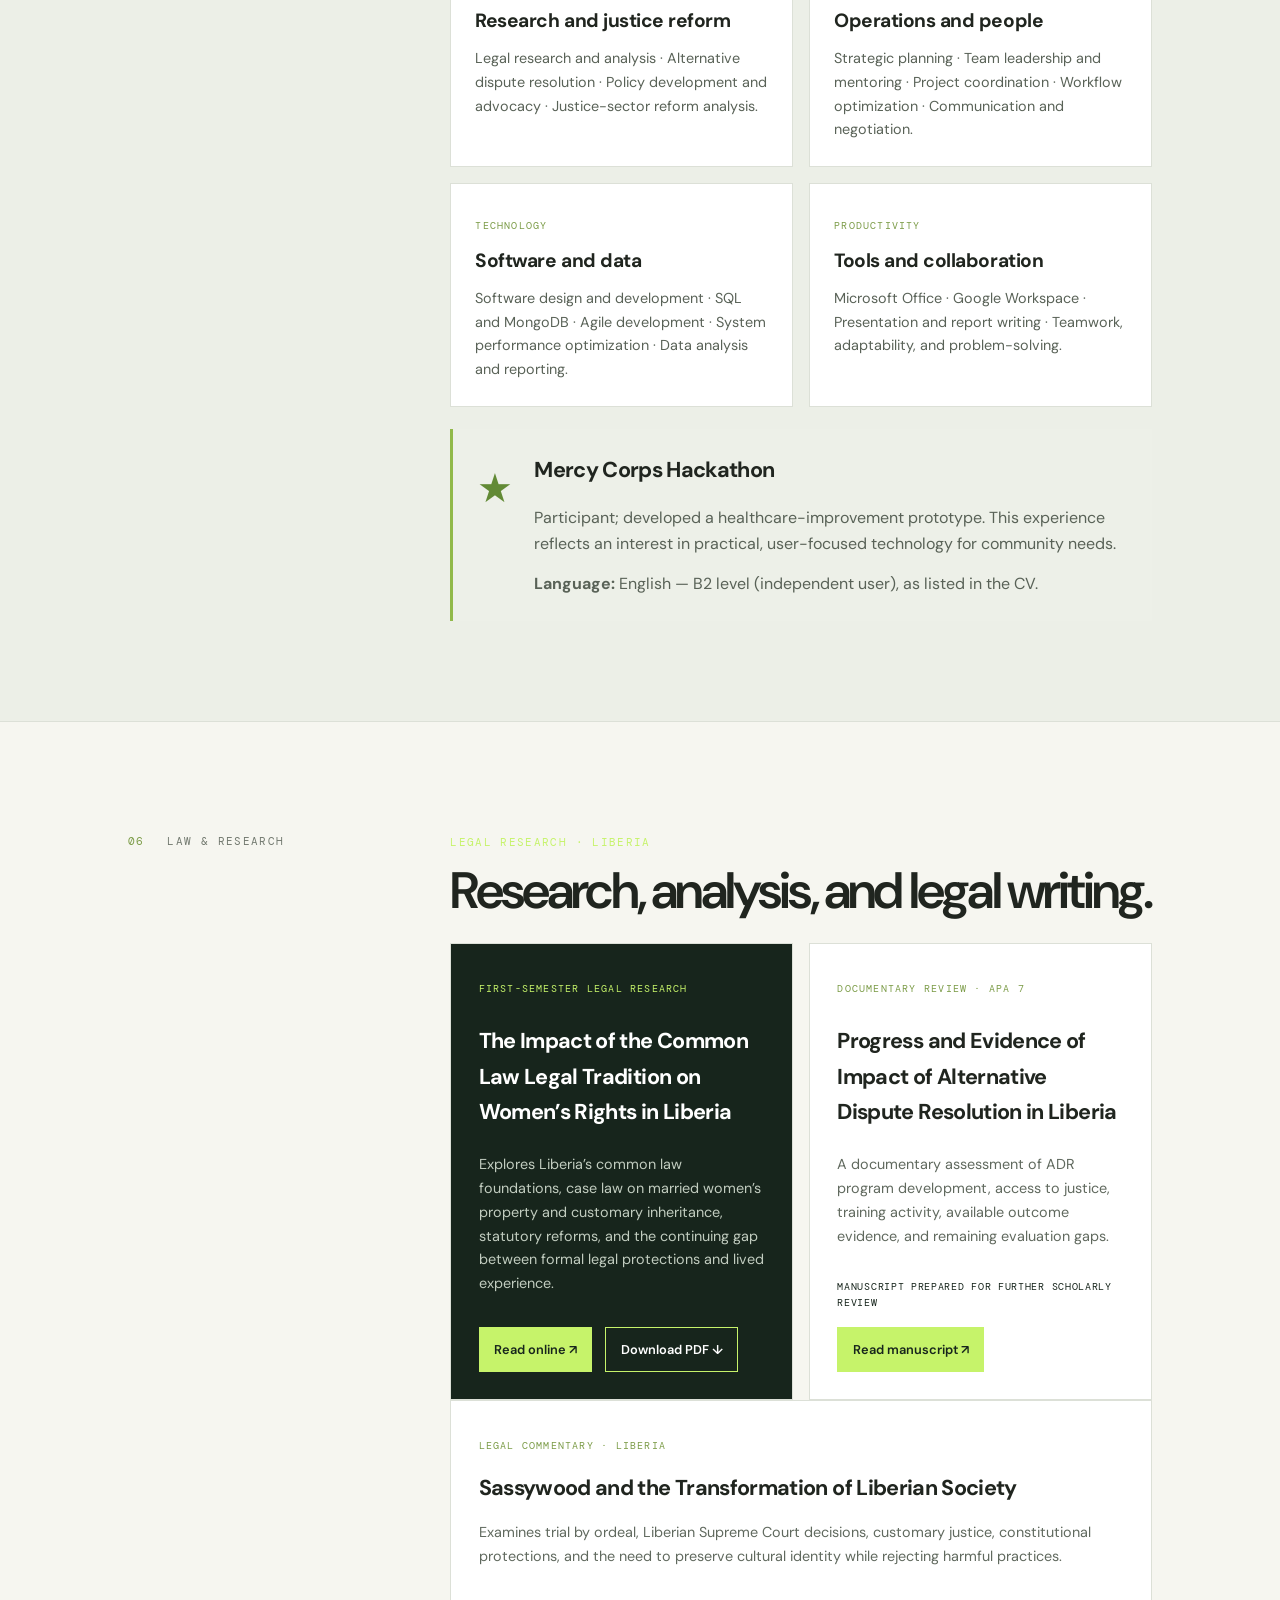
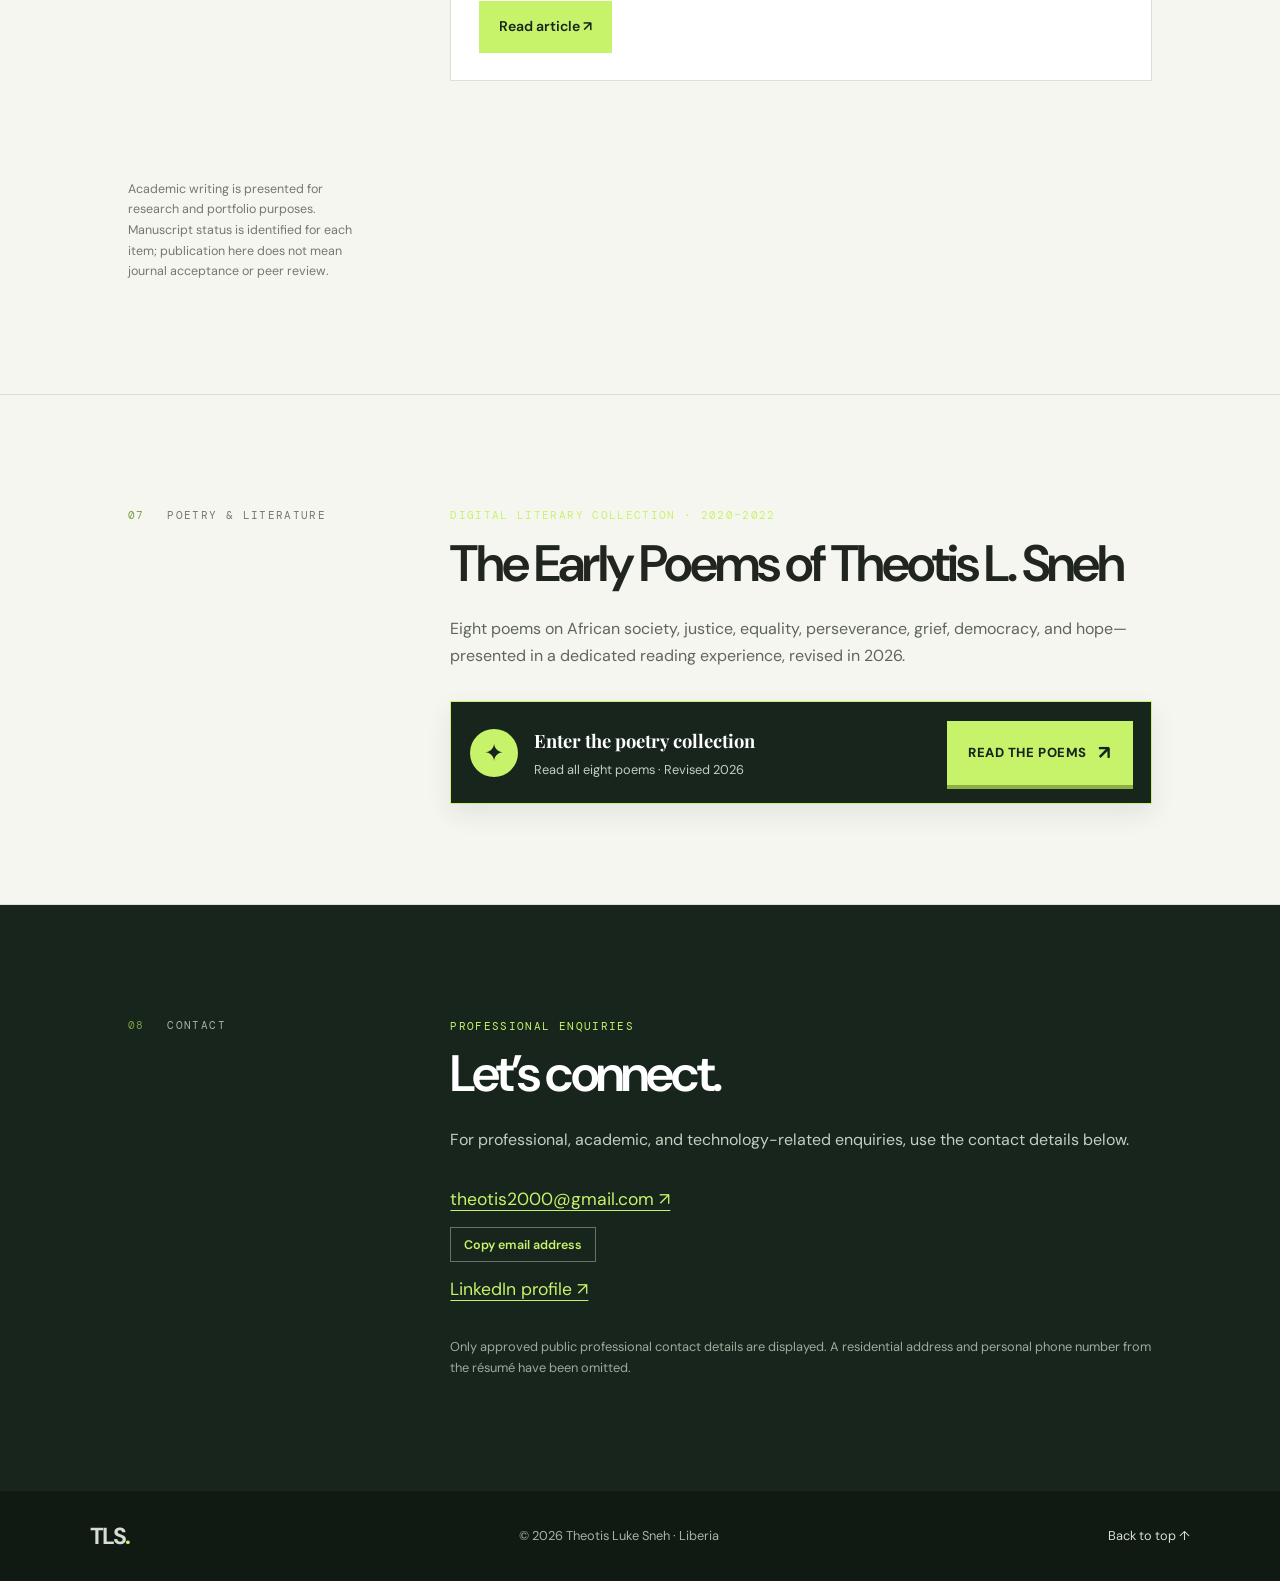
==== commit 019a5402: "Add sassywood article to Law & Research section" ====
--- a/index.html
+++ b/index.html
@@ -170,6 +170,13 @@
             <div class="actions"><a class="button primary" href="research/liberia-adr-documentary-assessment.html">Read manuscript ↗</a></div>
           </article>
         </div>
+                  <article class="project-card">
+            <p class="card-kicker">LEGAL COMMENTARY · LIBERIA</p>
+            <h3>Sassywood and the Transformation of Liberian Society</h3>
+            <p>Examines trial by ordeal, Liberian Supreme Court decisions, customary justice, constitutional protections, and the need to preserve cultural identity while rejecting harmful practices.</p>
+            <div class="actions"><a class="button primary" href="research/sassywood-liberian-society.html">Read article ↗</a></div>
+          </article>
+        </div>
         <p class="research-disclaimer">Academic writing is presented for research and portfolio purposes. Manuscript status is identified for each item; publication here does not mean journal acceptance or peer review.</p>
       </div>
     </section>
